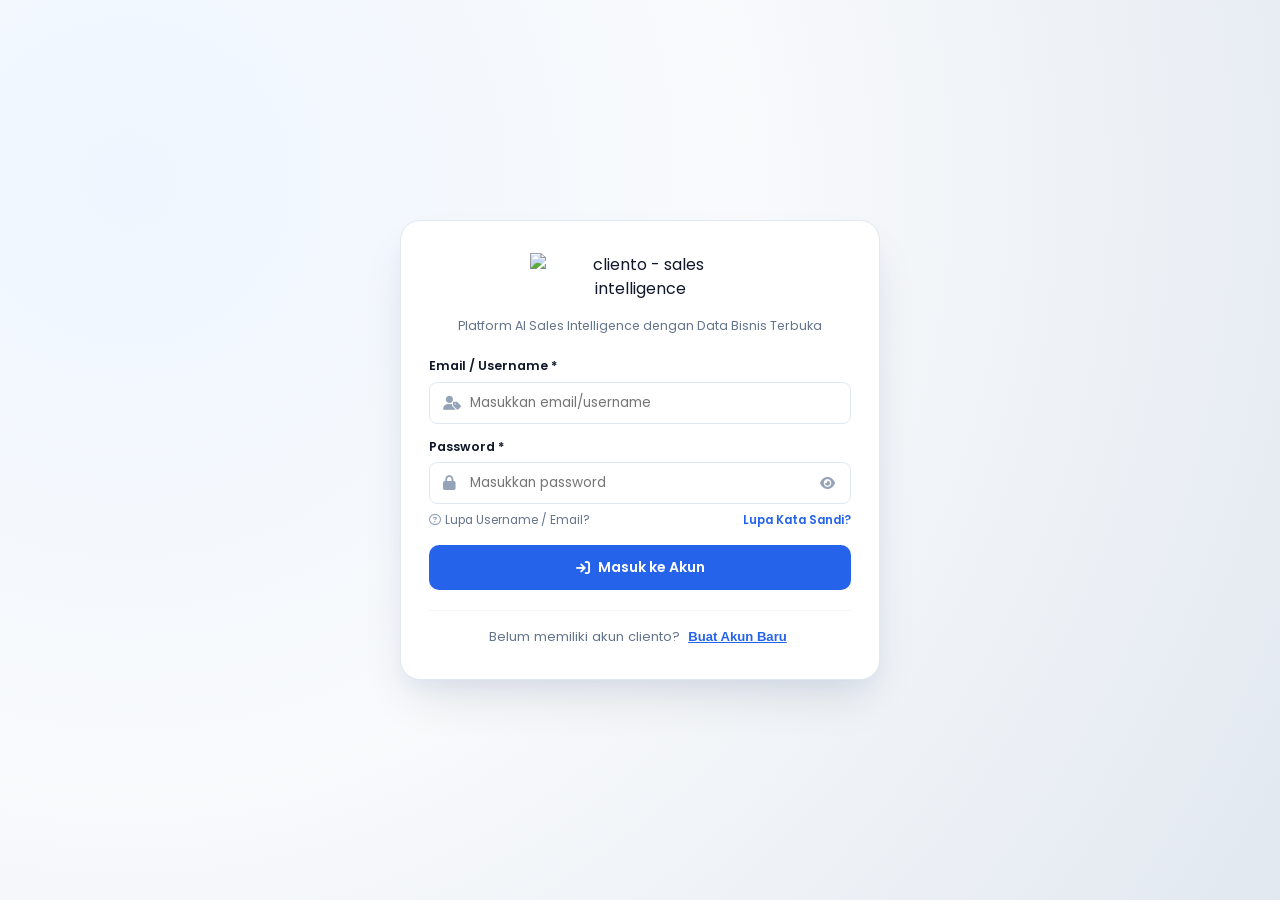
==== index.html @ 706b31b4 "fix(integrity): remove synthetic preview numbers, add live engine status matrix, and harden real Chr" ====
<!DOCTYPE html>
<html lang="id">
<head>
  <meta charset="UTF-8">
  <meta name="viewport" content="width=device-width, initial-scale=1.0, maximum-scale=1.0, user-scalable=no">
  <title>cliento - sales intelligence</title>
  <link rel="icon" type="image/png" href="assets/images/logo-icon.png">
  <link rel="apple-touch-icon" href="assets/images/logo-icon.png">

  <!-- FontAwesome 6 & Google Fonts (Poppins) -->
  <link rel="stylesheet" href="https://cdnjs.cloudflare.com/ajax/libs/font-awesome/6.4.0/css/all.min.css">
  <link rel="preconnect" href="https://fonts.googleapis.com">
  <link rel="preconnect" href="https://fonts.gstatic.com" crossorigin>
  <link href="https://fonts.googleapis.com/css2?family=Poppins:wght@300;400;500;600;700;800&display=swap" rel="stylesheet">

  <!-- Leaflet Map CSS -->
  <link rel="stylesheet" href="https://unpkg.com/leaflet@1.9.4/dist/leaflet.css" />

  <!-- Chart.js for Professional Sales & Marketing Analytics -->
  <script src="https://cdn.jsdelivr.net/npm/chart.js"></script>

  <!-- SheetJS for Instant Excel Export -->
  <script src="https://cdn.sheetjs.com/xlsx-0.20.1/package/dist/xlsx.full.min.js"></script>

  <!-- App Custom Stylesheet -->
  <link rel="stylesheet" href="assets/css/style.css?v=20261125_v40">
</head>
<body>

  <!-- ==============================================================
       STRICT AUTHENTICATION GATE (WAJIB LOGIN SEBELUM MASUK DASHBOARD)
       PORTAL ADMIN & USER TERPISAH (Hanya User yang bisa Buat Akun, Lupa PW & Email)
       ============================================================== -->
  <div id="auth-gate-container">
    <div class="auth-gate-card">
      
      <!-- Brand Logo & Header -->
      <div class="auth-gate-header">
        <img src="assets/images/logo-horizontal.png" alt="cliento - sales intelligence" class="auth-gate-logo">
        <p class="auth-gate-tagline">
          Platform AI Sales Intelligence dengan Data Bisnis Terbuka
        </p>
      </div>

      <!-- PANE 1: USER LOGIN -->
      <div id="gate-pane-user-login" class="gate-pane">
        <form id="gate-form-user-login">
          <div class="form-group" style="margin-bottom: 14px;">
            <label class="form-label" style="font-size: 0.78rem; font-weight: 600;">Email / Username *</label>
            <div style="position: relative;">
              <i class="fa-solid fa-user-tag" style="position: absolute; left: 14px; top: 50%; transform: translateY(-50%); color: #94a3b8; font-size: 0.9rem;"></i>
              <input type="text" id="gate-user-login-account" class="form-input" placeholder="Masukkan email/username" style="padding-left: 40px; font-size: 0.85rem; height: 42px;" required autocomplete="username">
            </div>
          </div>

          <div class="form-group" style="margin-bottom: 16px;">
            <label class="form-label" style="font-size: 0.78rem; font-weight: 600; margin-bottom: 5px;">Password *</label>
            <div style="position: relative;">
              <i class="fa-solid fa-lock" style="position: absolute; left: 14px; top: 50%; transform: translateY(-50%); color: #94a3b8; font-size: 0.9rem;"></i>
              <input type="password" id="gate-user-login-password" class="form-input" placeholder="Masukkan password" style="padding-left: 40px; padding-right: 40px; font-size: 0.85rem; height: 42px;" required autocomplete="current-password">
              <button type="button" class="btn-toggle-password" data-target="gate-user-login-password" style="position: absolute; right: 12px; top: 50%; transform: translateY(-50%); background: none; border: none; color: #94a3b8; cursor: pointer; padding: 4px;">
                <i class="fa-solid fa-eye"></i>
              </button>
            </div>
            
            <!-- Posisi Lupa Username/Email dan Lupa Kata Sandi di Bawah Kolom Kata Sandi -->
            <div style="display: flex; justify-content: space-between; align-items: center; margin-top: 8px; font-size: 0.74rem;">
              <a href="#" id="gate-link-to-forgot-email" style="color: #64748b; text-decoration: none; display: inline-flex; align-items: center; gap: 4px;">
                <i class="fa-regular fa-circle-question" style="color: #94a3b8;"></i> Lupa Username / Email?
              </a>
              <a href="#" id="gate-link-to-forgot-pwd" style="color: #2563eb; text-decoration: none; font-weight: 600;">
                Lupa Kata Sandi?
              </a>
            </div>
          </div>

          <button type="submit" class="btn btn-primary btn-block" id="gate-btn-submit-user-login" style="padding: 11px; font-size: 0.88rem; font-weight: 600; border-radius: 10px;">
            <i class="fa-solid fa-arrow-right-to-bracket"></i> Masuk ke Akun
          </button>
        </form>

        <!-- Penempatan Tombol Buat Akun Baru di Bagian Bawah -->
        <div style="text-align: center; margin-top: 20px; padding-top: 16px; border-top: 1px solid #f1f5f9; font-size: 0.82rem; color: #64748b;">
          Belum memiliki akun cliento?
          <button type="button" id="gate-btn-to-register" style="background: none; border: none; color: #2563eb; font-weight: 700; cursor: pointer; padding: 0 4px; font-size: 0.82rem; text-decoration: underline;">
            Buat Akun Baru
          </button>
        </div>
      </div>

      <!-- PANE 3: REGISTER (HANYA UNTUK USER) -->
      <div id="gate-pane-register" class="gate-pane" style="display: none;">
        <a href="#" class="auth-back-link" id="gate-btn-back-from-register">
          <i class="fa-solid fa-arrow-left"></i> Kembali ke Halaman Masuk
        </a>

        <div style="text-align: center; margin-bottom: 14px;">
          <h3 class="auth-pane-title" style="font-size: 1.05rem;">Daftar Akun User Baru</h3>
          <p class="auth-pane-desc" style="margin-bottom: 0;">Mulai kelola prospek bisnis Anda dengan AI Sales Intelligence</p>
        </div>

        <form id="gate-form-register">
          <div class="form-group" style="margin-bottom: 12px;">
            <label class="form-label" style="font-size: 0.78rem; font-weight: 600;">Nama Lengkap / Nama Bisnis *</label>
            <div style="position: relative;">
              <i class="fa-solid fa-user" style="position: absolute; left: 14px; top: 50%; transform: translateY(-50%); color: #94a3b8; font-size: 0.9rem;"></i>
              <input type="text" id="gate-reg-name" class="form-input" placeholder="contoh: Hendra Setiawan" style="padding-left: 40px; font-size: 0.85rem; height: 42px;" required>
            </div>
          </div>

          <div class="form-group" style="margin-bottom: 12px;">
            <label class="form-label" style="font-size: 0.78rem; font-weight: 600;">Username Akun *</label>
            <div style="position: relative;">
              <i class="fa-solid fa-at" style="position: absolute; left: 14px; top: 50%; transform: translateY(-50%); color: #94a3b8; font-size: 0.9rem;"></i>
              <input type="text" id="gate-reg-username" class="form-input" placeholder="contoh: hendra_setiawan" style="padding-left: 40px; font-size: 0.85rem; height: 42px;" required autocomplete="username" pattern="[a-zA-Z0-9_]{3,30}" title="Hanya huruf, angka, dan garis bawah (_) 3-30 karakter">
            </div>
            <div style="font-size: 0.68rem; color: #64748b; margin-top: 4px;">Dapat digunakan untuk masuk (login) ke akun Anda.</div>
          </div>

          <div class="form-group" style="margin-bottom: 12px;">
            <label class="form-label" style="font-size: 0.78rem; font-weight: 600;">Alamat Email Aktif *</label>
            <div style="position: relative;">
              <i class="fa-solid fa-envelope" style="position: absolute; left: 14px; top: 50%; transform: translateY(-50%); color: #94a3b8; font-size: 0.9rem;"></i>
              <input type="email" id="gate-reg-email" class="form-input" placeholder="Masukkan alamat email aktif" style="padding-left: 40px; font-size: 0.85rem; height: 42px;" required autocomplete="email">
            </div>
            <div style="font-size: 0.68rem; color: #2563eb; margin-top: 4px; font-weight: 500;">
              <i class="fa-solid fa-circle-info"></i> Wajib diisi untuk pengiriman kode OTP verifikasi & pemulihan jika Anda lupa username atau kata sandi.
            </div>
          </div>

          <div class="form-group" style="margin-bottom: 12px;">
            <label class="form-label" style="font-size: 0.78rem; font-weight: 600;">No. WhatsApp (Opsional)</label>
            <div style="position: relative;">
              <i class="fa-brands fa-whatsapp" style="position: absolute; left: 14px; top: 50%; transform: translateY(-50%); color: #94a3b8; font-size: 0.9rem;"></i>
              <input type="text" id="gate-reg-phone" class="form-input" placeholder="081234567890 (bisa untuk bantuan pencarian akun)" style="padding-left: 40px; font-size: 0.85rem; height: 42px;">
            </div>
          </div>

          <div class="form-group" style="margin-bottom: 16px;">
            <label class="form-label" style="font-size: 0.78rem; font-weight: 600;">Kata Sandi Baru *</label>
            <div style="position: relative;">
              <i class="fa-solid fa-lock" style="position: absolute; left: 14px; top: 50%; transform: translateY(-50%); color: #94a3b8; font-size: 0.9rem;"></i>
              <input type="password" id="gate-reg-password" class="form-input" placeholder="Minimal 6 karakter..." style="padding-left: 40px; padding-right: 40px; font-size: 0.85rem; height: 42px;" required autocomplete="new-password">
              <button type="button" class="btn-toggle-password" data-target="gate-reg-password" style="position: absolute; right: 12px; top: 50%; transform: translateY(-50%); background: none; border: none; color: #94a3b8; cursor: pointer; padding: 4px;">
                <i class="fa-solid fa-eye"></i>
              </button>
            </div>
          </div>

          <button type="submit" class="btn btn-primary btn-block" id="gate-btn-submit-register" style="padding: 11px; font-size: 0.88rem; font-weight: 600; border-radius: 10px;">
            <i class="fa-solid fa-paper-plane"></i> Daftar Akun User & Dapatkan OTP
          </button>
        </form>

        <div style="text-align: center; margin-top: 14px; font-size: 0.78rem; color: #64748b;">
          Sudah memiliki akun terdaftar? 
          <a href="#" id="gate-link-to-login" style="color: #2563eb; font-weight: 600; text-decoration: none;">Masuk di sini</a>
        </div>
      </div>

      <!-- PANE 4: OTP VERIFICATION (REGISTER USER) -->
      <div id="gate-pane-otp" class="gate-pane" style="display: none;">
        <a href="#" class="auth-back-link" id="gate-btn-back-from-otp">
          <i class="fa-solid fa-arrow-left"></i> Kembali / Ganti Email
        </a>

        <div style="text-align: center; margin-bottom: 18px;">
          <div style="width: 54px; height: 54px; border-radius: 50%; background: #eff6ff; color: #2563eb; display: inline-flex; align-items: center; justify-content: center; font-size: 1.5rem; margin-bottom: 10px;">
            <i class="fa-solid fa-envelope-open-text"></i>
          </div>
          <h3 class="auth-pane-title">Verifikasi Email Anda</h3>
          <p class="auth-pane-desc" style="margin-bottom: 0;">
            Kami telah mengirimkan 6 digit kode OTP ke <br><strong id="gate-otp-target-email" style="color: #0f172a;">email@anda.com</strong>
          </p>
        </div>

        <!-- Dev Helper Banner (One-click fill) -->
        <div id="gate-otp-preview-banner" style="display: none; background: #fefce8; border: 1px dashed #facc15; border-radius: 10px; padding: 10px 12px; margin-bottom: 14px; font-size: 0.76rem; color: #854d0e; cursor: pointer; text-align: center;">
          <i class="fa-solid fa-lightbulb" style="color: #eab308;"></i> <strong>Uji Coba:</strong> Klik untuk otomatis isi OTP: <strong id="gate-otp-preview-code" style="letter-spacing: 2px; font-size: 0.95rem; font-family: monospace; color: #1e3a8a;"></strong>
        </div>

        <form id="gate-form-otp">
          <div class="form-group" style="margin-bottom: 18px;">
            <label class="form-label" style="font-size: 0.78rem; font-weight: 600; text-align: center; display: block;">Masukkan 6 Digit Kode OTP</label>
            <input type="text" id="gate-otp-code-input" class="form-input text-center" maxlength="6" placeholder="• • • • • •" 
                   style="font-size: 1.4rem; letter-spacing: 10px; font-weight: 800; font-family: monospace; color: #1e3a8a; height: 50px; border-radius: 12px;" required>
          </div>

          <button type="submit" class="btn btn-primary btn-block" id="gate-btn-submit-otp" style="padding: 11px; font-size: 0.88rem; font-weight: 600; border-radius: 10px; margin-bottom: 14px;">
            <i class="fa-solid fa-shield-check"></i> Verifikasi & Masuk ke Dashboard
          </button>
        </form>

        <div style="text-align: center; font-size: 0.76rem; color: #64748b;">
          Belum menerima email kode? 
          <button type="button" id="gate-btn-resend-otp" style="background: none; border: none; color: #2563eb; font-weight: 600; cursor: pointer; padding: 0; font-size: 0.76rem;">
            Kirim Ulang <span id="gate-otp-countdown-timer"></span>
          </button>
        </div>
      </div>

      <!-- PANE 5: FORGOT PASSWORD (HANYA UNTUK USER) -->
      <div id="gate-pane-forgot" class="gate-pane" style="display: none;">
        <a href="#" class="auth-back-link" id="gate-btn-back-from-forgot">
          <i class="fa-solid fa-arrow-left"></i> Kembali ke Login User
        </a>

        <div style="text-align: center; margin-bottom: 16px;">
          <div style="width: 52px; height: 52px; border-radius: 50%; background: #fef3c7; color: #d97706; display: inline-flex; align-items: center; justify-content: center; font-size: 1.4rem; margin-bottom: 10px;">
            <i class="fa-solid fa-key"></i>
          </div>
          <h3 class="auth-pane-title">Pemulihan Kata Sandi User</h3>
          <p class="auth-pane-desc" id="gate-forgot-desc">
            Masukkan username atau alamat email akun User Anda. Kode OTP 6 digit akan dikirimkan ke email terdaftar untuk mengatur ulang kata sandi.
          </p>
        </div>

        <!-- STEP 1: REQUEST OTP FOR FORGOT PASSWORD -->
        <form id="gate-form-forgot-request">
          <div class="form-group" style="margin-bottom: 14px;">
            <label class="form-label" style="font-size: 0.78rem; font-weight: 600;">Email / Username Akun User *</label>
            <div style="position: relative;">
              <i class="fa-solid fa-user-tag" style="position: absolute; left: 14px; top: 50%; transform: translateY(-50%); color: #94a3b8; font-size: 0.9rem;"></i>
              <input type="text" id="gate-forgot-email" class="form-input" placeholder="Masukkan email/username" style="padding-left: 40px; font-size: 0.85rem; height: 42px;" required autocomplete="username">
            </div>
            <div style="text-align: right; margin-top: 6px;">
              <a href="#" id="gate-link-from-forgot-to-email" style="font-size: 0.74rem; color: #2563eb; text-decoration: none; font-weight: 500;">
                <i class="fa-regular fa-circle-question"></i> Lupa Username atau Email Anda? Cari di sini
              </a>
            </div>
          </div>

          <button type="submit" class="btn btn-primary btn-block" id="gate-btn-send-forgot-otp" style="padding: 11px; font-size: 0.88rem; font-weight: 600; border-radius: 10px;">
            <i class="fa-solid fa-paper-plane"></i> Kirim Kode OTP Pemulihan
          </button>
        </form>

        <!-- STEP 2: VERIFY OTP & RESET PASSWORD -->
        <form id="gate-form-forgot-reset" style="display: none;">
          <div id="gate-forgot-preview-banner" style="display: none; background: #fefce8; border: 1px dashed #facc15; border-radius: 10px; padding: 10px 12px; margin-bottom: 14px; font-size: 0.76rem; color: #854d0e; cursor: pointer; text-align: center;">
            <i class="fa-solid fa-lightbulb" style="color: #eab308;"></i> <strong>Uji Coba:</strong> Klik untuk isi OTP: <strong id="gate-forgot-preview-code" style="letter-spacing: 2px; font-size: 0.95rem; font-family: monospace; color: #1e3a8a;"></strong>
          </div>

          <div class="form-group" style="margin-bottom: 14px;">
            <label class="form-label" style="font-size: 0.78rem; font-weight: 600; text-align: center; display: block;">Masukkan 6 Digit Kode OTP dari Email</label>
            <input type="text" id="gate-forgot-otp-input" class="form-input text-center" maxlength="6" placeholder="• • • • • •" 
                   style="font-size: 1.4rem; letter-spacing: 10px; font-weight: 800; font-family: monospace; color: #1e3a8a; height: 48px; border-radius: 10px;" required>
          </div>

          <div class="form-group" style="margin-bottom: 12px;">
            <label class="form-label" style="font-size: 0.78rem; font-weight: 600;">Kata Sandi Baru *</label>
            <div style="position: relative;">
              <i class="fa-solid fa-lock" style="position: absolute; left: 14px; top: 50%; transform: translateY(-50%); color: #94a3b8; font-size: 0.9rem;"></i>
              <input type="password" id="gate-forgot-new-pwd" class="form-input" placeholder="Minimal 6 karakter..." style="padding-left: 40px; padding-right: 40px; font-size: 0.85rem; height: 42px;" required autocomplete="new-password">
              <button type="button" class="btn-toggle-password" data-target="gate-forgot-new-pwd" style="position: absolute; right: 12px; top: 50%; transform: translateY(-50%); background: none; border: none; color: #94a3b8; cursor: pointer; padding: 4px;">
                <i class="fa-solid fa-eye"></i>
              </button>
            </div>
          </div>

          <div class="form-group" style="margin-bottom: 16px;">
            <label class="form-label" style="font-size: 0.78rem; font-weight: 600;">Ulangi Kata Sandi Baru *</label>
            <div style="position: relative;">
              <i class="fa-solid fa-lock" style="position: absolute; left: 14px; top: 50%; transform: translateY(-50%); color: #94a3b8; font-size: 0.9rem;"></i>
              <input type="password" id="gate-forgot-confirm-pwd" class="form-input" placeholder="Konfirmasi kata sandi..." style="padding-left: 40px; padding-right: 40px; font-size: 0.85rem; height: 42px;" required autocomplete="new-password">
              <button type="button" class="btn-toggle-password" data-target="gate-forgot-confirm-pwd" style="position: absolute; right: 12px; top: 50%; transform: translateY(-50%); background: none; border: none; color: #94a3b8; cursor: pointer; padding: 4px;">
                <i class="fa-solid fa-eye"></i>
              </button>
            </div>
          </div>

          <button type="submit" class="btn btn-primary btn-block" id="gate-btn-submit-reset" style="padding: 11px; font-size: 0.88rem; font-weight: 600; border-radius: 10px; margin-bottom: 12px;">
            <i class="fa-solid fa-key"></i> Simpan Kata Sandi Baru & Masuk
          </button>

          <div style="text-align: center; font-size: 0.76rem; color: #64748b;">
            Belum terima kode? 
            <button type="button" id="gate-btn-resend-forgot-otp" style="background: none; border: none; color: #2563eb; font-weight: 600; cursor: pointer; padding: 0; font-size: 0.76rem;">
              Kirim Ulang Kode OTP
            </button>
          </div>
        </form>
      </div>

      <!-- PANE 6: LUPA EMAIL (HANYA UNTUK USER) -->
      <div id="gate-pane-forgot-email" class="gate-pane" style="display: none;">
        <a href="#" class="auth-back-link" id="gate-btn-back-from-forgot-email">
          <i class="fa-solid fa-arrow-left"></i> Kembali ke Login User
        </a>

        <div style="text-align: center; margin-bottom: 16px;">
          <div style="width: 52px; height: 52px; border-radius: 50%; background: #eff6ff; color: #2563eb; display: inline-flex; align-items: center; justify-content: center; font-size: 1.4rem; margin-bottom: 10px;">
            <i class="fa-solid fa-magnifying-glass"></i>
          </div>
          <h3 class="auth-pane-title">Pencarian Username & Email Akun</h3>
          <p class="auth-pane-desc" style="margin-bottom: 0;">
            Lupa username atau email akun Anda? Masukkan nomor WhatsApp atau nama lengkap akun User terdaftar.
          </p>
        </div>

        <form id="gate-form-forgot-email">
          <div class="form-group" style="margin-bottom: 14px;">
            <label class="form-label" style="font-size: 0.78rem; font-weight: 600;">No. WhatsApp atau Nama Lengkap *</label>
            <div style="position: relative;">
              <i class="fa-brands fa-whatsapp" style="position: absolute; left: 14px; top: 50%; transform: translateY(-50%); color: #94a3b8; font-size: 0.9rem;"></i>
              <input type="text" id="gate-forgot-email-query" class="form-input" placeholder="Masukkan no. WhatsApp atau nama lengkap" style="padding-left: 40px; font-size: 0.85rem; height: 42px;" required>
            </div>
            <div style="font-size: 0.68rem; color: #64748b; margin-top: 4px;">Pencarian akun khusus pengguna/customer terdaftar.</div>
          </div>

          <button type="submit" class="btn btn-primary btn-block" id="gate-btn-submit-forgot-email" style="padding: 11px; font-size: 0.88rem; font-weight: 600; border-radius: 10px;">
            <i class="fa-solid fa-search"></i> Cari Akun Saya
          </button>
        </form>

        <!-- Container Hasil Pencarian Email -->
        <div id="gate-forgot-email-result" style="display: none; margin-top: 16px;">
          <!-- Dynamically populated -->
        </div>
      </div>

    </div>
  </div>

  <!-- Top Application Header with Centered Menu -->
  <header class="app-header">
    <!-- Brand Logo (Left) -->
    <a href="#" class="brand-container" onclick="if(window.App) window.App.switchPage('dashboard'); return false;" title="cliento - sales intelligence">
      <img src="assets/images/logo-horizontal.png" alt="cliento - sales intelligence" class="brand-logo-img">
    </a>

    <!-- Centered Desktop Navigation (Middle) -->
    <div class="desktop-nav-wrapper">
      <nav class="desktop-nav">
        <a class="nav-link active" data-page="dashboard">
          <i class="fa-solid fa-chart-pie"></i> Dashboard
        </a>
        <a class="nav-link" data-page="scraper">
          <i class="fa-solid fa-map-location-dot"></i> Scraping Client
        </a>
        <a class="nav-link" data-page="data-manager">
          <i class="fa-solid fa-folder-tree"></i> Kelola Data Scraping
        </a>
        <a class="nav-link" data-page="templates">
          <i class="fa-solid fa-message"></i> Template Pesan
        </a>
        <a class="nav-link" data-page="archives">
          <i class="fa-solid fa-bookmark"></i> Koleksi Arsip
        </a>

        <a class="nav-link nav-admin-only" data-page="customers" style="display:none;">
          <i class="fa-solid fa-users"></i> Database Customer
        </a>
      </nav>
    </div>

    <!-- Header Right: Status Indicator & User Auth Widget (Right) -->
    <div class="header-right-actions">
      <div class="header-status-badge hidden-mobile">
        <span class="status-dot"></span>
        <span>AI Sales Mode Aktif</span>
      </div>
      <div id="auth-header-container">
        <!-- Injected dynamically by Auth.renderHeader() -->
      </div>
    </div>
  </header>

  <!-- Main Container -->
  <main class="app-container">

    <!-- ==============================================================
         1. MENU DASHBOARD (Analisis Sales & Marketing)
         ============================================================== -->
    <section id="view-dashboard" class="page-view active">
      <!-- Metric Stats -->
      <div class="stats-grid">
        <div class="stat-box">
          <div class="stat-header">
            <span class="stat-label">Total Leads Terdeteksi</span>
            <div class="stat-icon"><i class="fa-solid fa-layer-group"></i></div>
          </div>
          <div class="stat-value" id="stat-total-scraped">145</div>
          <div class="stat-hint">+24% dari minggu lalu</div>
        </div>

        <div class="stat-box">
          <div class="stat-header">
            <span class="stat-label">Prospek Terkualifikasi</span>
            <div class="stat-icon"><i class="fa-solid fa-check"></i></div>
          </div>
          <div class="stat-value" id="stat-total-prospects">28</div>
          <div class="stat-hint">Diverifikasi & prospektif</div>
        </div>

        <div class="stat-box">
          <div class="stat-header">
            <span class="stat-label">Koleksi Tersimpan</span>
            <div class="stat-icon"><i class="fa-solid fa-box-archive"></i></div>
          </div>
          <div class="stat-value" id="stat-total-archives">3</div>
          <div class="stat-hint">Koleksi Arsip & Folder</div>
        </div>

        <div class="stat-box">
          <div class="stat-header">
            <span class="stat-label">WhatsApp Terhubung</span>
            <div class="stat-icon"><i class="fa-brands fa-whatsapp"></i></div>
          </div>
          <div class="stat-value" id="stat-total-connected">42</div>
          <div class="stat-hint">Pesan terkirim via sales flow</div>
        </div>
      </div>

      <!-- Professional Charts Grid (Chart.js) -->
      <div class="charts-grid">
        <!-- Sales Pipeline Line Area Chart -->
        <div class="chart-card">
          <div class="chart-header">
            <div class="chart-title">
              <i class="fa-solid fa-chart-line" style="color:#2563eb;"></i> Tren Performa Pipeline & Konversi Sales
            </div>
            <span class="badge badge-blue">7 Hari Terakhir</span>
          </div>
          <div class="chart-canvas-container">
            <canvas id="chart-sales-funnel"></canvas>
          </div>
        </div>

        <!-- Category Distribution Donut Chart -->
        <div class="chart-card">
          <div class="chart-header">
            <div class="chart-title">
              <i class="fa-solid fa-chart-pie" style="color:#10b981;"></i> Sebaran Industri Klien
            </div>
          </div>
          <div class="chart-canvas-container">
            <canvas id="chart-category-donut"></canvas>
          </div>
        </div>
      </div>
    </section>

    <!-- ==============================================================
         2. MENU SCRAPING CLIENT (Panel 2-Kolom Terpadu)
         ============================================================== -->
    <section id="view-scraper" class="page-view">
      
      <!-- SUB-VIEW 1: Setup & Mutually Exclusive Scoping -->
      <div id="scraper-setup-view">

        <!-- Petunjuk Singkat (Collapsible / Rapi) -->
        <details style="margin-bottom: 14px; background: #ffffff; border: 1px solid #e2e8f0; border-radius: 10px; padding: 8px 14px; box-shadow: 0 1px 3px rgba(0,0,0,0.02);">
          <summary style="font-size: 0.76rem; font-weight: 700; color: #1e293b; cursor: pointer; display: flex; align-items: center; justify-content: space-between; user-select: none;">
            <span style="display: flex; align-items: center; gap: 8px;">
              <i class="fa-solid fa-circle-question" style="color: #2563eb;"></i>
              <span>Alur 1 Klik: 1. Target Bisnis ➔ 2. Wilayah ➔ 3. Klik Mulai (Maps + Sosmed WA Jalan Bareng)</span>
            </span>
            <span style="font-size: 0.68rem; color: #2563eb; font-weight: 600;">Lihat Panduan <i class="fa-solid fa-chevron-down" style="font-size: 0.62rem;"></i></span>
          </summary>
          <div style="display: grid; grid-template-columns: repeat(auto-fit, minmax(200px, 1fr)); gap: 10px; margin-top: 10px; padding-top: 10px; border-top: 1px solid #f1f5f9;">
            <div style="font-size: 0.72rem; color: #475569;">
              <strong style="color: #0f172a; display: block; margin-bottom: 2px;">1. Mau Cari Bisnis Apa?</strong>
              Pilih kategori usaha atau langsung ketik kata kunci bebas (misal: kopi susu, bengkel, klinik) dalam satu kotak.
            </div>
            <div style="font-size: 0.72rem; color: #475569;">
              <strong style="color: #0f172a; display: block; margin-bottom: 2px;">2. Di Wilayah Mana?</strong>
              Tentukan Provinsi &amp; Kab/Kota (opsional: Kecamatan &amp; Kelurahan) atau klik titik pin radius langsung pada peta di kanan.
            </div>
            <div style="font-size: 0.72rem; color: #475569;">
              <strong style="color: #0f172a; display: block; margin-bottom: 2px;">3. Ekstraksi 1 Tombol</strong>
              Klik satu tombol utama. Sistem otomatis menjalankan jalur Google Maps dan pemburu WA Sosmed secara bersamaan, lalu dipisah rapi di tabel hasil.
            </div>
          </div>
        </details>

        <div class="scraper-split-container">
          
          <!-- LEFT PANEL: Controls & Form -->
          <div class="scraper-left-panel">
            <div class="d-flex justify-between align-center" style="margin-bottom: 12px;">
              <div class="card-title" style="font-size: 0.92rem;">
                <i class="fa-solid fa-sliders" style="color: #2563eb;"></i> Pengaturan Ekstraksi Leads
              </div>
              <button class="btn btn-outline btn-sm" id="btn-show-history" style="font-size: 0.72rem; padding: 4px 8px;">
                <i class="fa-solid fa-clock-rotate-left"></i> Riwayat
              </button>
            </div>

            <!-- LANGKAH 1: TARGET USAHA DULU (KATEGORI & KEYWORD TERPADU, TANPA (0)) -->
            <div style="margin-bottom: 14px;">
              <div style="display: flex; align-items: center; justify-content: space-between; margin-bottom: 6px;">
                <div style="font-size: 0.68rem; font-weight: 700; color: #2563eb; text-transform: uppercase; letter-spacing: 0.5px;">
                  Langkah 1 · Mau Cari Bisnis Apa?
                </div>
                <div class="target-mode-toggle" style="display: none;">
                  <button type="button" class="target-toggle-btn active" id="btn-toggle-preset">Pilih Kategori</button>
                  <button type="button" class="target-toggle-btn" id="btn-toggle-keyword">Cari Keyword</button>
                </div>
              </div>

              <div id="target-preset-box" style="display: block; background: #ffffff; border: 1px solid #e2e8f0; border-radius: 8px; padding: 10px;">
                <div style="display: grid; grid-template-columns: 1fr 1fr; gap: 6px; margin-bottom: 8px;">
                  <div>
                    <label style="font-size: 0.64rem; font-weight: 700; color: #334155; margin-bottom: 2px; display: block;">
                      Bidang Utama:
                    </label>
                    <select id="target-sector-select" class="form-select" style="font-size: 0.74rem; font-weight: 600; background: #ffffff; padding: 5px 8px;">
                      <option value="semua_bidang" selected>Semua Bidang Usaha</option>
                      <option value="perusahaan">Perusahaan, Korporasi & Industri (PT / CV)</option>
                      <option value="konstruksi">Konstruksi, Arsitektur & Properti</option>
                      <option value="jasa">Jasa Bisnis, Legal & Profesional</option>
                      <option value="it">Teknologi, IT & Telekomunikasi</option>
                      <option value="pendidikan">Pendidikan & Edukasi</option>
                      <option value="kesehatan">Kesehatan, Medis & Farmasi</option>
                      <option value="pemerintah">Instansi Pemerintah & Layanan Publik</option>
                      <option value="kuliner">Kuliner, Makanan & Minuman</option>
                      <option value="retail">Perdagangan, Retail & Toko</option>
                      <option value="otomotif">Otomotif & Transportasi</option>
                      <option value="akomodasi">Akomodasi, Pariwisata & Hiburan</option>
                      <option value="kecantikan">Kecantikan, Kebugaran & Relaksasi</option>
                      <option value="keuangan">Lembaga Keuangan & Asuransi</option>
                      <option value="pertanian">Pertanian, Peternakan & Agribisnis</option>
                      <option value="ibadah">Tempat Ibadah & Yayasan Sosial</option>
                      <option value="lainnya">Bidang Lainnya & Usaha Umum</option>
                    </select>
                  </div>
                  <div>
                    <label style="font-size: 0.64rem; font-weight: 700; color: #334155; margin-bottom: 2px; display: block;">
                      Jenis Spesifik:
                    </label>
                    <select id="target-category-select" class="form-select" style="font-size: 0.74rem; padding: 5px 8px;">
                      <option value="all" selected>Semua Jenis Bisnis</option>
                      <option value="semua_perusahaan">Semua Kantor Perusahaan & PT/CV</option>
                      <option value="kantor_pt">Kantor PT (Perseroan Terbatas)</option>
                      <option value="kantor_cv">Kantor CV (Persekutuan Komanditer)</option>
                      <option value="pabrik_manufaktur">Pabrik, Manufaktur & Industri</option>
                      <option value="distributor_supplier">Distributor, Supplier & Agen Grosir</option>
                      <option value="pergudangan_logistik">Pergudangan (Warehouse) & Depo</option>
                      <option value="holding_corporate">Kantor Pusat / Holding Corporate</option>
                    </select>
                  </div>
                </div>

                <!-- Kata Kunci Langsung (Selalu Terlihat & Opsional) -->
                <div id="target-keyword-box" style="display: block; border-top: 1px dashed #e2e8f0; padding-top: 8px;">
                  <label for="target-keyword-input" style="font-size: 0.64rem; font-weight: 700; color: #334155; margin-bottom: 3px; display: flex; justify-content: space-between; align-items: center;">
                    <span>Atau Ketik Kata Kunci Spesifik (Opsional):</span>
                    <span style="font-weight: 500; color: #94a3b8;">Kosongkan jika pakai kategori</span>
                  </label>
                  <div style="display: flex; gap: 6px;">
                    <input type="text" id="target-keyword-input" class="form-input" 
                           placeholder="Misal: cafe, laundry, klinik gigi, bengkel..." value="" style="font-size: 0.74rem; padding: 5px 8px;">
                    <button type="button" class="btn btn-outline btn-sm" id="btn-trigger-search" title="Terapkan Kata Kunci" style="padding: 4px 10px;">
                      <i class="fa-solid fa-magnifying-glass"></i>
                    </button>
                  </div>
                </div>
              </div>
            </div>

            <!-- LANGKAH 2: PILIH WILAYAH TARGET -->
            <div style="margin-bottom: 14px;">
              <div style="font-size: 0.68rem; font-weight: 700; color: #2563eb; text-transform: uppercase; letter-spacing: 0.5px; margin-bottom: 6px;">
                Langkah 2 · Di Wilayah Mana?
              </div>
              
              <!-- Zone Mode Tabs -->
              <div class="zone-mode-tabs" style="display: grid; grid-template-columns: 1fr 1fr; gap: 4px; background: #f8fafc; border: 1px solid #e2e8f0; padding: 3px; border-radius: 8px; margin-bottom: 8px;">
                <button type="button" class="zone-mode-btn active" id="btn-mode-boundary" style="padding: 6px; font-size: 0.72rem; font-weight: 600; border-radius: 6px; border: 1px solid #e2e8f0; cursor: pointer; transition: all 0.2s; background: #0f172a; color: #ffffff;">
                  <i class="fa-solid fa-map"></i> Pilih Daerah
                </button>
                <button type="button" class="zone-mode-btn" id="btn-mode-radius" style="padding: 6px; font-size: 0.72rem; font-weight: 600; border-radius: 6px; border: none; cursor: pointer; transition: all 0.2s; background: transparent; color: #475569;">
                  <i class="fa-solid fa-crosshairs"></i> Pin Peta &amp; Radius
                </button>
              </div>

              <!-- Container A: Wilayah Administratif -->
              <div id="zone-boundary-container" style="background: #ffffff; border: 1px solid #e2e8f0; border-radius: 8px; padding: 10px;">
                <div style="display: flex; align-items: center; justify-content: space-between; margin-bottom: 6px; gap: 6px;">
                  <span style="font-size: 0.68rem; font-weight: 600; color: #334155;">Batas Daerah:</span>
                  <span id="badge-garis-merah" class="badge" style="background:#fef2f2; border: 1px solid #f87171; color:#dc2626; font-size: 0.62rem; font-weight:700; cursor:pointer; max-width: 74%; white-space: nowrap; overflow: hidden; text-overflow: ellipsis;" title="Klik untuk memusatkan peta ke garis batas">
                    Batas Garis Merah
                  </span>
                </div>

                <div style="display: grid; grid-template-columns: 1fr 1fr; gap: 6px; margin-bottom: 6px;">
                  <div>
                    <label style="font-size: 0.64rem; color: #475569; font-weight: 600; display:block; margin-bottom: 2px;">Provinsi</label>
                    <select id="filter-provinsi" class="form-select" style="font-size: 0.74rem; padding: 5px 8px;"></select>
                  </div>
                  <div>
                    <label style="font-size: 0.64rem; color: #475569; font-weight: 600; display:block; margin-bottom: 2px;">Kab / Kota</label>
                    <select id="filter-kabupaten" class="form-select" style="font-size: 0.74rem; padding: 5px 8px;"></select>
                  </div>
                </div>

                <div style="display: grid; grid-template-columns: 1fr 1fr; gap: 6px;">
                  <div>
                    <label style="font-size: 0.64rem; color: #64748b; display:block; margin-bottom: 2px;">Kecamatan (Opsional)</label>
                    <select id="filter-kecamatan" class="form-select" style="font-size: 0.74rem; padding: 5px 8px;"></select>
                  </div>
                  <div>
                    <label style="font-size: 0.64rem; color: #64748b; display:block; margin-bottom: 2px;">Kelurahan (Opsional)</label>
                    <select id="filter-kelurahan" class="form-select" style="font-size: 0.74rem; padding: 5px 8px;"></select>
                  </div>
                </div>
              </div>

              <!-- Container B: Radius Peta -->
              <div id="zone-radius-container" style="display: none; background: #ffffff; border: 1px solid #e2e8f0; border-radius: 8px; padding: 10px;">
                <div style="display: flex; align-items: center; justify-content: space-between; margin-bottom: 6px;">
                  <span style="font-size: 0.70rem; font-weight: 600; color: #334155;">Jangkauan Radius Peta:</span>
                  <span id="radius-km-display" style="font-size: 0.70rem; font-weight: 700; color: #2563eb;">3 KM</span>
                </div>
                <div style="font-size: 0.68rem; color: #64748b; margin-bottom: 6px;">
                  Klik pada peta pratinjau di kanan untuk menempatkan pin. Koordinat: <strong id="display-selected-coord" style="color: #0f172a;">-7.4589, 110.2251</strong>
                </div>
                <input type="range" id="unified-radius-slider" min="1" max="25" step="0.5" value="3" style="width: 100%;">
              </div>
            </div>

            <!-- LANGKAH 3: SATU TOMBOL EKSTRAKSI OTOMATIS (MAPS + SOSMED DORKING) -->
            <div style="font-size: 0.68rem; font-weight: 700; color: #2563eb; text-transform: uppercase; letter-spacing: 0.5px; margin-bottom: 6px;">
              Langkah 3 · Ambil Data (1 Klik)
            </div>

            <div class="scraper-engine-box" style="background: #ffffff; border: 1.5px solid #2563eb; border-radius: 12px; padding: 12px; box-shadow: 0 4px 14px rgba(37,99,235,0.08);">
              
              <!-- Target Header Badge -->
              <div style="background: #f8fafc; border: 1px solid #e2e8f0; border-radius: 8px; padding: 8px 10px; margin-bottom: 10px;">
                <div style="font-size: 0.62rem; font-weight: 700; color: #2563eb; text-transform: uppercase; letter-spacing: 0.5px; margin-bottom: 2px;">
                  <i class="fa-solid fa-bullseye"></i> Sasaran Pencarian Aktif:
                </div>
                <div id="summary-active-target" style="font-size: 0.80rem; font-weight: 700; color: #0f172a; line-height: 1.35;">
                  Semua Bidang Usaha di Magelang Utara, Kota Magelang, Jawa Tengah
                </div>
              </div>

              <!-- Live Status Indikator Mesin (Aktif vs Mati secara Jujur) -->
              <div id="engine-diagnostics-strip" style="background: #f8fafc; border: 1px solid #e2e8f0; border-radius: 8px; padding: 7px 9px; margin-bottom: 10px;">
                <div style="display: flex; justify-content: space-between; align-items: center; margin-bottom: 5px;">
                  <span style="font-size: 0.62rem; font-weight: 700; color: #475569; text-transform: uppercase; letter-spacing: 0.4px;">
                    <i class="fa-solid fa-heart-pulse" style="color: #2563eb;"></i> Status Mesin Aktif vs Mati:
                  </span>
                  <button type="button" id="btn-refresh-diagnostics" style="background: none; border: none; color: #2563eb; font-size: 0.62rem; font-weight: 600; cursor: pointer; padding: 0;">Cek Ulang</button>
                </div>
                <div id="engine-diagnostics-badges" style="display: flex; flex-wrap: wrap; gap: 4px; font-size: 0.62rem;">
                  <span style="color: #64748b;">Memeriksa status API, Google Places, Chrome Lokal &amp; DuckDuckGo...</span>
                </div>
              </div>

              <!-- Pengaturan Batas Jumlah Data -->
              <div style="display: flex; align-items: center; justify-content: space-between; margin-bottom: 10px; background: #f8fafc; padding: 6px 10px; border-radius: 8px; border: 1px solid #e2e8f0;">
                <span style="font-size: 0.70rem; font-weight: 600; color: #475569;">Target Jumlah Data:</span>
                <select id="scraper-batch-limit" class="form-select" style="width: auto; font-size: 0.72rem; padding: 4px 8px; font-weight: 600;">
                  <option value="15">15 Data</option>
                  <option value="25" selected>25 Data</option>
                  <option value="50">50 Data</option>
                  <option value="100">100 Data (Maksimal)</option>
                </select>
              </div>

              <!-- SATU TOMBOL UTAMA BESAR & POWERFUL -->
              <button type="button" class="btn btn-primary btn-block" id="btn-main-execute-scrape" style="padding: 12px; font-size: 0.86rem; font-weight: 700; background: linear-gradient(135deg, #2563eb, #1d4ed8); border: none; border-radius: 8px; display: flex; align-items: center; justify-content: center; gap: 8px; width: 100%; color: #ffffff; box-shadow: 0 4px 14px rgba(37, 99, 235, 0.3); cursor: pointer; transition: transform 0.1s;">
                <i class="fa-solid fa-bolt-lightning" style="font-size: 0.95rem; color: #fde047;"></i>
                <span id="main-execute-btn-label">Mulai Cari Leads (Maps + Sosmed WA)</span>
              </button>
              <div style="font-size: 0.65rem; color: #64748b; text-align: center; margin-top: 6px; line-height: 1.35;">
                Hanya mengambil data asli dari Google Maps &amp; Sosmed WA (tanpa data buatan), lalu dipisah ke filter masing-masing.
              </div>

              <!-- Live Status & Progress Box + Matriks Telemetry Mesin -->
              <div id="engine-live-status-box" style="display: none; margin-top: 10px; background: #f8fafc; border: 1px solid #cbd5e1; border-radius: 8px; padding: 10px; font-size: 0.74rem;">
                <div style="display: flex; justify-content: space-between; align-items: center; margin-bottom: 4px;">
                  <strong id="engine-status-title" style="color: #1e293b;">Memproses...</strong>
                  <span id="engine-status-badge" class="badge badge-blue">Running</span>
                </div>
                <div id="engine-status-msg" style="color: #475569; font-size: 0.7rem; line-height: 1.4;">Menginisialisasi mesin...</div>
                <div id="engine-progress-bar-wrap" style="background: #e2e8f0; border-radius: 4px; height: 6px; overflow: hidden; margin-top: 6px; display: none;">
                  <div id="engine-progress-bar" style="height: 100%; background: #059669; width: 0%; transition: width 0.3s;"></div>
                </div>
                <div id="engine-telemetry-matrix" style="margin-top: 8px; display: flex; flex-direction: column; gap: 4px;"></div>
              </div>

              <!-- Opsi Lanjutan Mesin (Tertutup Rapi Agar Tampilan Tetap Simpel) -->
              <details id="advanced-engine-details" style="margin-top: 10px; border-top: 1px solid #e2e8f0; padding-top: 8px;">
                <summary style="font-size: 0.68rem; font-weight: 600; color: #64748b; cursor: pointer; display: flex; align-items: center; justify-content: space-between; user-select: none;">
                  <span><i class="fa-solid fa-gear"></i> Opsi Lanjutan: Pilih Mesin Spesifik / Ekstensi</span>
                  <i class="fa-solid fa-chevron-down" style="font-size: 0.60rem;"></i>
                </summary>

                <div class="engine-selector-grid" style="display: grid; grid-template-columns: 1fr; gap: 5px; margin-top: 8px;">
                  <label class="engine-tile active" id="tile-engine-hybrid" style="display: flex; align-items: center; gap: 8px; padding: 7px 8px; border: 1.5px solid #2563eb; background: #eff6ff; border-radius: 7px; cursor: pointer;">
                    <input type="radio" name="scrape_engine" value="hybrid" checked style="accent-color: #2563eb;">
                    <div>
                      <div style="font-size: 0.72rem; font-weight: 700; color: #1e40af;">⚡ Otomatis Lengkap: Maps + Sosmed WA</div>
                      <div style="font-size: 0.60rem; color: #64748b;">Gabungan 1 klik (Cloud/Lokal + DuckDuckGo WA)</div>
                    </div>
                  </label>

                  <label class="engine-tile" id="tile-engine-cloud" style="display: flex; align-items: center; gap: 8px; padding: 7px 8px; border: 1.5px solid #e2e8f0; background: #ffffff; border-radius: 7px; cursor: pointer;">
                    <input type="radio" name="scrape_engine" value="cloud" style="accent-color: #2563eb;">
                    <div>
                      <div style="font-size: 0.72rem; font-weight: 700; color: #334155;">☁️ Hanya Cloud API Estafet</div>
                      <div style="font-size: 0.60rem; color: #64748b;">Apify ➔ Outscraper ➔ SerpApi ➔ Places</div>
                    </div>
                  </label>

                  <label class="engine-tile" id="tile-engine-local" style="display: flex; align-items: center; gap: 8px; padding: 7px 8px; border: 1.5px solid #e2e8f0; background: #ffffff; border-radius: 7px; cursor: pointer;">
                    <input type="radio" name="scrape_engine" value="local" style="accent-color: #059669;">
                    <div>
                      <div style="font-size: 0.72rem; font-weight: 700; color: #334155;">💻 Hanya Mesin Lokal Laptop</div>
                      <div style="font-size: 0.60rem; color: #64748b;">Chrome Auto-Save + Popup CAPTCHA 45s</div>
                    </div>
                  </label>

                  <label class="engine-tile" id="tile-engine-dorking" style="display: flex; align-items: center; gap: 8px; padding: 7px 8px; border: 1.5px solid #e2e8f0; background: #ffffff; border-radius: 7px; cursor: pointer;">
                    <input type="radio" name="scrape_engine" value="dorking" style="accent-color: #7c3aed;">
                    <div>
                      <div style="font-size: 0.72rem; font-weight: 700; color: #334155;">🎯 Hanya Sosmed WA Hunter</div>
                      <div style="font-size: 0.60rem; color: #64748b;">Nomor WA dari IG / FB / TikTok</div>
                    </div>
                  </label>

                  <label class="engine-tile" id="tile-engine-extension" style="display: flex; align-items: center; gap: 8px; padding: 7px 8px; border: 1.5px solid #e2e8f0; background: #ffffff; border-radius: 7px; cursor: pointer;">
                    <input type="radio" name="scrape_engine" value="extension" style="accent-color: #0f172a;">
                    <div>
                      <div style="font-size: 0.72rem; font-weight: 700; color: #334155;">🌐 Ekstensi Chrome Manual</div>
                      <div style="font-size: 0.60rem; color: #64748b;">Buka tab Google Maps &amp; impor JSON</div>
                    </div>
                  </label>
                </div>

                <!-- Bagian Ekstensi & Impor JSON (Muncul saat pilih Ekstensi) -->
                <div id="extension-manual-box" style="display: none; margin-top: 10px; padding: 10px; background: #f8fafc; border: 1px dashed #cbd5e1; border-radius: 8px;">
                  <div style="display: flex; justify-content: space-between; align-items: center; margin-bottom: 6px;">
                    <span style="font-size: 0.70rem; font-weight: 700; color: #334155;">Alur Ekstensi Google Maps</span>
                    <a href="javascript:void(0)" id="btn-scrape-gmaps-auto" style="font-size: 0.68rem; color: #2563eb; text-decoration: none; font-weight: 600;">
                      <i class="fa-solid fa-arrow-up-right-from-square"></i> Buka Maps
                    </a>
                  </div>
                  <p style="font-size: 0.68rem; color: #64748b; margin-bottom: 8px; line-height: 1.35;">
                    Buka Google Maps, klik <em>Mulai scraping</em> pada ekstensi, unduh rekap JSON, lalu impor file tersebut di bawah ini:
                  </p>
                  <label for="public-source-file" style="font-size: 0.68rem; font-weight: 600; color: #475569; display: block; margin-bottom: 4px;">Pilih File JSON Hasil Ekstensi:</label>
                  <input id="public-source-file" type="file" accept=".json,application/json" style="display: block; width: 100%; font-size: 0.70rem; margin-bottom: 6px;">
                  <button type="button" id="btn-import-public-source" class="btn btn-outline btn-sm btn-block" style="padding: 6px; font-size: 0.72rem; font-weight: 600;" disabled>
                    <i class="fa-solid fa-file-import"></i> Impor &amp; Rekap Data
                  </button>
                  <p id="public-source-status" role="status" style="font-size: 0.66rem; color: #64748b; margin-top: 6px; margin-bottom: 0;"></p>
                </div>
              </details>

              <!-- Hidden compatibility triggers for existing tests and programmatic shortcuts -->
              <button type="button" id="btn-execute-scrape" style="display:none;"></button>
              <button type="button" id="btn-sapu-bersih" style="display:none;"></button>
              <button type="button" id="btn-cloud-waterfall-scrape" style="display:none;"></button>
              <button type="button" id="btn-local-headless-scrape" style="display:none;"></button>
              <button type="button" id="btn-dorking-wa-hunt" style="display:none;"></button>
            </div>

          </div>

          <!-- RIGHT PANEL: Google Maps Interactive Preview -->
          <div class="scraper-right-panel">
            <div class="map-container-unified">
              <div class="map-badge-overlay" id="map-mode-indicator">
                <span class="dot"></span>
                <span id="map-indicator-text">Garis Merah: Cakupan Wilayah Administratif</span>
              </div>
              <div id="map-preview" style="width: 100%; height: 100%;"></div>
            </div>
          </div>

        </div>
      </div>

      <!-- SUB-VIEW 2: Complete Scraped Results Table -->
      <div id="scraped-results-view" style="display: none;">
        <div class="card">
          <div class="card-header" style="flex-wrap: wrap; gap: 8px;">
            <div>
              <div class="card-title" id="scraped-results-title">Hasil Ekstraksi Prospek Bisnis Multi-Kanal</div>
              <p id="scraped-summary" role="status" style="font-size:0.75rem;color:#475569;margin:6px 0;"></p>
              <span class="badge badge-green" id="scraped-count-badge">0 Data Diekstrak</span>
            </div>

            <div style="display: flex; gap: 6px; flex-wrap: wrap;">
              <button class="btn btn-outline btn-sm" id="btn-back-to-search">
                <i class="fa-solid fa-arrow-left"></i> Kembali ke Peta
              </button>
              <button class="btn btn-outline btn-sm btn-show-history-trigger" id="btn-show-history-results">
                <i class="fa-solid fa-clock-rotate-left" style="color: #2563eb;"></i> Riwayat Scraping
              </button>
              <button class="btn btn-outline btn-sm" id="btn-export-excel">
                <i class="fa-solid fa-file-excel" style="color: #16a34a;"></i> Download Excel
              </button>
              <button class="btn btn-primary btn-sm" id="btn-save-to-archive-modal" style="background: #2563eb; color: #fff;">
                <i class="fa-solid fa-folder-plus"></i> Simpan ke Arsip
              </button>
            </div>
          </div>

          <!-- Lead Qualification Quick Filter Pills -->
          <div style="display: flex; gap: 6px; flex-wrap: wrap; margin-bottom: 12px; padding: 0 4px;">
            <button type="button" class="lead-filter-pill active" id="pill-filter-all" data-filter="all">Semua Leads</button>
            <button type="button" class="lead-filter-pill" id="pill-filter-source-maps" data-filter="source_maps"><i class="fa-solid fa-map-location-dot" style="color: #2563eb;"></i> Google Maps</button>
            <button type="button" class="lead-filter-pill" id="pill-filter-source-dorking" data-filter="source_dorking"><i class="fa-brands fa-instagram" style="color: #7c3aed;"></i> Sosmed Dorking</button>
            <button type="button" class="lead-filter-pill" id="pill-filter-has-wa" data-filter="has_wa"><i class="fa-brands fa-whatsapp text-success"></i> Punya WhatsApp</button>
            <button type="button" class="lead-filter-pill" data-filter="low_rating"><i class="fa-solid fa-chart-line text-warning"></i> Rating &lt; 4.2 (Target Jasa Review)</button>
            <button type="button" class="lead-filter-pill" data-filter="high_rating"><i class="fa-solid fa-star text-amber"></i> Rating &ge; 4.5 (Bisnis Mapan)</button>
            <button type="button" class="lead-filter-pill" data-filter="no_web"><i class="fa-solid fa-globe text-secondary"></i> Belum Punya Website</button>
          </div>

          <!-- Scraped Data Table -->
          <div class="table-responsive">
            <table class="table-clean">
              <thead>
                <tr>
                  <th style="width: 30px;">#</th>
                  <th>Nama Tempat</th>
                  <th style="min-width: 180px;">Status &amp; Rincian Data</th>
                  <th>Lokasi / Alamat</th>
                  <th>Nomor HP</th>
                  <th>Medsos / Web</th>
                  <th>Jam Operasional</th>
                  <th>Rating</th>
                  <th style="text-align: right; width: 230px;">Aksi Sales & Outreach</th>
                </tr>
              </thead>
              <tbody id="scraped-table-body"></tbody>
            </table>
          </div>
        </div>
      </div>

      <!-- SUB-VIEW 3: Master Database Explorer -->
      <div id="master-db-results-view" style="display: none;">
        <div class="card">
          <div class="card-header" style="flex-wrap: wrap; gap: 8px;">
            <div>
              <div class="card-title" id="master-db-results-title">Database Wilayah</div>
              <span class="badge badge-blue" id="master-db-results-count">0 data</span>
            </div>
            <div style="display: flex; gap: 6px; flex-wrap: wrap;">
              <button class="btn btn-outline btn-sm" id="btn-back-to-setup-from-db">
                <i class="fa-solid fa-arrow-left"></i> Kembali ke Peta
              </button>
              <button class="btn btn-outline btn-sm" id="btn-export-db-excel">
                <i class="fa-solid fa-file-excel" style="color: #16a34a;"></i> Download Excel
              </button>
              <button class="btn btn-primary btn-sm" id="btn-save-db-to-archive" style="background: #2563eb; color: #fff;">
                <i class="fa-solid fa-folder-plus"></i> Simpan ke Arsip
              </button>
            </div>
          </div>

          <!-- Live Filter Bar -->
          <div style="background: #f8fafc; border: 1px solid #e2e8f0; border-radius: 8px; padding: 12px; margin-bottom: 14px;">
            <div style="display: flex; gap: 8px; margin-bottom: 10px; flex-wrap: wrap;">
              <!-- Keyword Search -->
              <div style="flex: 2; min-width: 200px; position: relative;">
                <i class="fa-solid fa-magnifying-glass" style="position: absolute; left: 10px; top: 50%; transform: translateY(-50%); color: #94a3b8; font-size: 0.8rem;"></i>
                <input type="text" id="db-filter-keyword" class="form-input" 
                       placeholder="Cari nama, alamat, atau jenis usaha..." 
                       style="font-size: 0.8rem; padding: 8px 10px 8px 32px; width: 100%;">
              </div>
              <!-- Subdistrict / Kecamatan Filter -->
              <div style="flex: 1; min-width: 150px;">
                <select id="db-filter-subdistrict" class="form-select" style="font-size: 0.8rem; padding: 8px 10px; width: 100%;">
                  <option value="">Semua Kecamatan</option>
                </select>
              </div>
              <!-- Category Filter -->
              <div style="flex: 1; min-width: 160px;">
                <select id="db-filter-category" class="form-select" style="font-size: 0.8rem; padding: 8px 10px; width: 100%;">
                  <option value="">Semua Kategori</option>
                </select>
              </div>
              <!-- Phone Filter -->
              <div style="display: flex; gap: 4px;">
                <button type="button" class="btn btn-outline btn-sm db-quick-filter active" data-dbfilter="all" style="font-size: 0.72rem; padding: 6px 10px;">Semua</button>
                <button type="button" class="btn btn-outline btn-sm db-quick-filter" data-dbfilter="has_phone" style="font-size: 0.72rem; padding: 6px 10px;">Punya HP</button>
                <button type="button" class="btn btn-outline btn-sm db-quick-filter" data-dbfilter="no_phone" style="font-size: 0.72rem; padding: 6px 10px;">Tanpa HP</button>
              </div>
            </div>
            <!-- Active Filter Summary -->
            <div id="db-filter-summary" style="font-size: 0.72rem; color: #64748b; display: flex; align-items: center; gap: 6px;">
              <i class="fa-solid fa-filter" style="color: #94a3b8;"></i>
              <span id="db-filter-summary-text">Menampilkan semua data</span>
            </div>
          </div>

          <!-- Data Table -->
          <div class="table-responsive">
            <table class="table-clean">
              <thead>
                <tr>
                  <th style="width: 30px; text-align: center;">#</th>
                  <th>Nama Tempat</th>
                  <th>Kategori</th>
                  <th>Lokasi / Alamat</th>
                  <th>Nomor HP</th>
                  <th>Website</th>
                  <th>Jam Operasional</th>
                  <th>Rating</th>
                  <th style="text-align: right; width: 190px;">Aksi Sales &amp; Outreach</th>
                </tr>
              </thead>
              <tbody id="master-db-table-body"></tbody>
            </table>
          </div>

          <!-- Pagination -->
          <div id="master-db-pagination" style="display: flex; justify-content: space-between; align-items: center; padding: 12px 4px; border-top: 1px solid #e2e8f0; margin-top: 8px;">
            <span id="db-pagination-info" style="font-size: 0.76rem; color: #64748b;">Halaman 1 dari 1</span>
            <div style="display: flex; gap: 4px;">
              <button type="button" class="btn btn-outline btn-sm" id="btn-db-prev-page" disabled style="font-size: 0.74rem; padding: 5px 10px;">
                <i class="fa-solid fa-chevron-left"></i> Sebelumnya
              </button>
              <button type="button" class="btn btn-outline btn-sm" id="btn-db-next-page" style="font-size: 0.74rem; padding: 5px 10px;">
                Berikutnya <i class="fa-solid fa-chevron-right"></i>
              </button>
            </div>
          </div>
        </div>
      </div>
    </section>

    <!-- ==============================================================
         2.5 MENU KELOLA DATA SCRAPING (38 Provinsi Hierarchical Explorer)
         ============================================================== -->
    <section id="view-data-manager" class="page-view">
      <div class="page-header" style="margin-bottom: 14px;">
        <div class="d-flex justify-between align-center">
          <div>
            <h2 class="page-title" style="display: flex; align-items: center; gap: 8px;">
              <i class="fa-solid fa-folder-tree" style="color: #2563eb;"></i>
              Kelola Data Scraping
            </h2>
            <p class="page-subtitle">
              Pusat arsip dan direktori database bisnis seluruh Indonesia berbasis hierarki 38 Provinsi, Kota/Kabupaten, dan Sektor
            </p>
          </div>
          <div style="display: flex; align-items: center; gap: 10px;">
            <span class="badge" id="dm-total-all-badge" style="background: #eff6ff; color: #2563eb; border: 1.5px solid #bfdbfe; font-size: 0.82rem; padding: 6px 12px; font-weight: 700;">
              0 Bisnis Terpanen
            </span>
            <button type="button" class="btn btn-outline btn-sm" onclick="window.DataManager.loadTreeData();" title="Refresh Data">
              <i class="fa-solid fa-rotate"></i>
            </button>
          </div>
        </div>
      </div>

      <!-- 2-COLUMN EXPLORER LAYOUT -->
      <div style="display: grid; grid-template-columns: 320px 1fr; gap: 16px; align-items: start;">
        
        <!-- LEFT COLUMN: FOLDER TREE NAVIGATOR (38 PROVINCES) -->
        <div class="card" style="padding: 14px; background: #ffffff; border: 1px solid #e2e8f0; border-radius: 12px; box-shadow: 0 1px 4px rgba(0,0,0,0.05); max-height: calc(100vh - 170px); display: flex; flex-direction: column;">
          <div style="margin-bottom: 10px;">
            <div style="font-size: 0.76rem; font-weight: 700; color: #0f172a; margin-bottom: 6px; display: flex; align-items: center; justify-content: space-between;">
              <span><i class="fa-solid fa-sitemap" style="color: #2563eb;"></i> 38 Provinsi Indonesia</span>
              <span style="font-size: 0.68rem; color: #64748b; font-weight: 500;">Pilih folder wilayah</span>
            </div>
            <div style="position: relative;">
              <i class="fa-solid fa-magnifying-glass" style="position: absolute; left: 10px; top: 50%; transform: translateY(-50%); color: #94a3b8; font-size: 0.75rem;"></i>
              <input type="text" id="dm-tree-search" class="form-input" placeholder="Cari provinsi / kota..." style="padding-left: 28px; font-size: 0.76rem; height: 32px; border-radius: 6px;">
            </div>
          </div>

          <!-- Tree Scroll Area -->
          <div id="dm-folder-tree" style="overflow-y: auto; flex: 1; padding-right: 4px;">
            <!-- Rendered by DataManager.renderTree() -->
          </div>
        </div>

        <!-- RIGHT COLUMN: DATA WORKSPACE & PREVIEW -->
        <div class="card" style="padding: 16px; background: #ffffff; border: 1px solid #e2e8f0; border-radius: 12px; box-shadow: 0 1px 4px rgba(0,0,0,0.05); min-height: 550px;">
          
          <!-- Breadcrumb & Main Header -->
          <div style="display: flex; justify-content: space-between; align-items: flex-start; margin-bottom: 14px; padding-bottom: 12px; border-bottom: 1px solid #f1f5f9; flex-wrap: wrap; gap: 10px;">
            <div>
              <div id="dm-breadcrumb" style="display: flex; align-items: center; gap: 6px; font-size: 0.72rem; color: #64748b; margin-bottom: 4px;">
                <span>Indonesia</span>
              </div>
              <h3 id="dm-view-title" style="margin: 0; font-size: 1.25rem; font-weight: 700; color: #0f172a;">
                Pilih Wilayah
              </h3>
            </div>

            <!-- Action Buttons -->
            <div style="display: flex; align-items: center; gap: 8px; flex-wrap: wrap;">
              <button type="button" class="btn btn-outline btn-sm" id="dm-btn-open-map" style="font-size: 0.76rem; font-weight: 600; display: inline-flex; align-items: center; gap: 6px; padding: 6px 12px; color: #2563eb; border-color: #bfdbfe;">
                <i class="fa-solid fa-map"></i> Buka di Peta
              </button>
              <button type="button" class="btn btn-outline btn-sm" id="dm-btn-export-csv" style="font-size: 0.76rem; font-weight: 600; display: inline-flex; align-items: center; gap: 6px; padding: 6px 12px;">
                <i class="fa-solid fa-file-csv"></i> Export CSV
              </button>
              <button type="button" class="btn btn-primary btn-sm" id="dm-btn-export-excel" style="font-size: 0.76rem; font-weight: 600; display: inline-flex; align-items: center; gap: 6px; padding: 6px 12px; background: #059669; border-color: #059669;">
                <i class="fa-solid fa-file-excel"></i> Export Excel
              </button>
              <button type="button" class="btn btn-outline btn-sm" id="dm-btn-save-archive" onclick="window.DataManager.openSaveArchiveModal()" style="font-size: 0.76rem; font-weight: 600; display: inline-flex; align-items: center; gap: 6px; padding: 6px 12px; color: #7c3aed; border-color: #c4b5fd; background: #f5f3ff;" title="Simpan data prospek yang tampil ke folder Koleksi Arsip Google Drive">
                <i class="fa-solid fa-folder-plus"></i> Simpan ke Arsip
              </button>
            </div>
          </div>

          <!-- Quick Stat Cards -->
          <div style="display: grid; grid-template-columns: repeat(auto-fit, minmax(180px, 1fr)); gap: 10px; margin-bottom: 14px;">
            <div style="background: #f8fafc; border: 1px solid #e2e8f0; border-radius: 8px; padding: 10px;">
              <div style="font-size: 0.68rem; color: #64748b; font-weight: 600;">Total Tempat Terdaftar</div>
              <div id="dm-stat-total" style="font-size: 1.25rem; font-weight: 800; color: #0f172a;">0</div>
            </div>
            <div style="background: #f0fdf4; border: 1px solid #bbf7d0; border-radius: 8px; padding: 10px;">
              <div style="font-size: 0.68rem; color: #166534; font-weight: 600;">Telepon / WhatsApp</div>
              <div id="dm-stat-phone" style="font-size: 0.85rem; font-weight: 700; color: #15803d; margin-top: 4px;">0 kontak terverifikasi</div>
            </div>
            <div style="background: #eff6ff; border: 1px solid #bfdbfe; border-radius: 8px; padding: 10px;">
              <div style="font-size: 0.68rem; color: #1e40af; font-weight: 600;">Website &amp; Media</div>
              <div id="dm-stat-web" style="font-size: 0.85rem; font-weight: 700; color: #1d4ed8; margin-top: 4px;">0 website aktif</div>
            </div>
          </div>

          <!-- Sector Filter Chips -->
          <div style="margin-bottom: 12px;">
            <div style="font-size: 0.70rem; font-weight: 600; color: #475569; margin-bottom: 6px;">Filter Sektor Bisnis:</div>
            <div id="dm-sector-chips" style="display: flex; gap: 6px; flex-wrap: wrap;">
              <!-- Dynamically populated -->
            </div>
          </div>

          <!-- Interactive Embedded Map for Scraped Places -->
          <div id="dm-map-wrapper" style="margin-bottom: 14px; border: 1px solid #e2e8f0; border-radius: 12px; overflow: hidden; background: #ffffff; box-shadow: 0 1px 3px rgba(0,0,0,0.05);">
            <div style="background: #f8fafc; border-bottom: 1px solid #e2e8f0; padding: 7px 12px; display: flex; justify-content: space-between; align-items: center; flex-wrap: wrap; gap: 8px;">
              <div style="display: flex; align-items: center; gap: 8px;">
                <span style="font-size: 0.78rem; font-weight: 700; color: #0f172a; display: flex; align-items: center; gap: 6px;">
                  <i class="fa-solid fa-map-location-dot" style="color: #2563eb;"></i> Peta Sebaran Bisnis Wilayah
                </span>
                <span id="dm-map-pin-count" class="badge" style="background: #eff6ff; color: #2563eb; border: 1px solid #bfdbfe; font-size: 0.68rem; font-weight: 600;">
                  0 Titik di Peta
                </span>
                <span style="font-size: 0.68rem; color: #64748b;">(Klik pin di peta untuk scroll otomatis ke baris tabel)</span>
              </div>
              <div style="display: flex; align-items: center; gap: 6px;">
                <button type="button" class="btn btn-outline btn-sm" id="dm-btn-fit-map" onclick="window.DataManager.fitMapBounds();" style="font-size: 0.70rem; padding: 3px 8px;" title="Pusatkan Semua Titik Lokasi">
                  <i class="fa-solid fa-expand"></i> Pas'kan Peta
                </button>
                <button type="button" class="btn btn-outline btn-sm" id="dm-btn-toggle-map" onclick="window.DataManager.toggleMap();" style="font-size: 0.70rem; padding: 3px 8px;" title="Tampilkan/Sembunyikan Peta">
                  <i class="fa-solid fa-eye-slash" id="dm-toggle-map-icon"></i> <span id="dm-toggle-map-text">Sembunyikan</span>
                </button>
              </div>
            </div>
            <div id="dm-map-container" style="width: 100%; height: 260px; position: relative;"></div>
          </div>

          <!-- Search & Table Toolbar -->
          <div style="display: flex; justify-content: space-between; align-items: center; margin-bottom: 10px; gap: 10px; flex-wrap: wrap;">
            <div style="display: flex; gap: 8px; flex: 1; min-width: 280px; align-items: center; flex-wrap: wrap;">
              <div style="position: relative; max-width: 260px; width: 100%;">
                <i class="fa-solid fa-magnifying-glass" style="position: absolute; left: 10px; top: 50%; transform: translateY(-50%); color: #94a3b8; font-size: 0.75rem;"></i>
                <input type="text" id="dm-table-search" class="form-input" placeholder="Cari nama bisnis, alamat, kategori..." style="padding-left: 28px; font-size: 0.76rem; height: 32px;">
              </div>
              <div class="dm-phone-filter-group" style="display: flex; gap: 6px;">
                <button type="button" class="btn btn-outline btn-sm dm-filter-phone active" data-phone="wa" onclick="window.DataManager.filterPhone('wa')" style="font-size: 0.72rem; padding: 5px 12px; font-weight: 700; background: #059669; color: #ffffff; border-color: #059669; display: inline-flex; align-items: center; gap: 6px;" title="Tampilkan hanya bisnis yang memiliki nomor WhatsApp">
                  <i class="fa-brands fa-whatsapp" style="font-size: 0.85rem;"></i> Khusus WhatsApp (Siap Chat)
                </button>
                <button type="button" class="btn btn-outline btn-sm dm-filter-phone" data-phone="" onclick="window.DataManager.filterPhone('')" style="font-size: 0.72rem; padding: 5px 12px; font-weight: 500; color: #475569; border-color: #cbd5e1; background: #ffffff; display: inline-flex; align-items: center; gap: 6px;" title="Tampilkan seluruh bisnis di wilayah ini">
                  <i class="fa-solid fa-list-ul"></i> Semua Data Wilayah
                </button>
              </div>
            </div>
            <div id="dm-pagination-info" style="font-size: 0.74rem; color: #64748b; font-weight: 500;">
              Halaman 1 dari 1
            </div>
          </div>

          <!-- Interactive Table -->
          <div class="table-responsive" style="border: 1px solid #e2e8f0; border-radius: 8px; overflow-x: auto;">
            <table class="table-clean" style="width: 100%; border-collapse: collapse;">
              <thead>
                <tr style="background: #f8fafc; border-bottom: 1px solid #e2e8f0;">
                  <th style="padding: 10px; font-size: 0.72rem; color: #475569; text-align: center; width: 45px;">No</th>
                  <th style="padding: 10px; font-size: 0.72rem; color: #475569; text-align: left;">Nama Bisnis / Tempat</th>
                  <th style="padding: 10px; font-size: 0.72rem; color: #475569; text-align: left;">Kategori</th>
                  <th style="padding: 10px; font-size: 0.72rem; color: #475569; text-align: left;">Alamat</th>
                  <th style="padding: 10px; font-size: 0.72rem; color: #475569; text-align: left;">Telepon / WA</th>
                  <th style="padding: 10px; font-size: 0.72rem; color: #475569; text-align: left;">Website</th>
                  <th style="padding: 10px; font-size: 0.72rem; color: #475569; text-align: center; width: 90px;">Aksi / Peta</th>
                </tr>
              </thead>
              <tbody id="dm-table-body">
                <!-- Dynamically filled -->
              </tbody>
            </table>
          </div>

          <!-- Table Pagination Footer -->
          <div style="display: flex; justify-content: flex-end; align-items: center; gap: 8px; margin-top: 12px;">
            <button type="button" class="btn btn-outline btn-sm" id="dm-btn-prev" disabled style="font-size: 0.74rem; padding: 5px 12px;">
              <i class="fa-solid fa-chevron-left"></i> Sebelumnya
            </button>
            <button type="button" class="btn btn-outline btn-sm" id="dm-btn-next" disabled style="font-size: 0.74rem; padding: 5px 12px;">
              Berikutnya <i class="fa-solid fa-chevron-right"></i>
            </button>
          </div>

        </div>

      </div>
    </section>

    <!-- ==============================================================
         3. MENU KELOLA TEMPLATE PESAN
         ============================================================== -->
    <section id="view-templates" class="page-view">
      <div class="card">
        <div class="card-header template-card-header">
          <div class="card-title">
            <i class="fa-solid fa-message"></i> Kelola Template Pesan WhatsApp
          </div>
          <div style="display: flex; gap: 6px; flex-wrap: wrap;">
            <button class="btn btn-outline btn-sm" id="btn-add-category">
              <i class="fa-solid fa-plus"></i> Tambah Kategori
            </button>
            <button class="btn btn-primary btn-sm" id="btn-open-ai-template-gen" style="background: linear-gradient(135deg, #2563eb, #7c3aed); border: none;">
              <i class="fa-solid fa-wand-magic-sparkles"></i> ✨ Racik Template via AI
            </button>
          </div>
        </div>

        <div class="template-split-grid">
          <!-- Left Column: Template Editor -->
          <div>
            <div class="form-group">
              <label class="form-label">Pilih Kategori Tempat</label>
              <select id="template-category-select" class="form-select"></select>
            </div>

            <div class="form-group">
              <label class="form-label">Pilihan Gaya Sapaan</label>
              <select id="template-greeting-select" class="form-select">
                <option value="formal">Hallo kak dgn pemilik/team manajemen {nama_tempat}?</option>
                <option value="humas">Selamat siang bapak/ibu bagian humas & manajemen {nama_tempat}.</option>
                <option value="casual">Halo kak {nama_tempat}! Salam kenal dari tim cliento.</option>
              </select>
            </div>

            <div class="form-group">
              <label class="form-label">Isi Pesan WhatsApp</label>
              <textarea id="template-body-input" class="form-textarea" rows="7" 
                        placeholder="Ketik template pesan di sini..."></textarea>
              
              <!-- Variable insertion chips -->
              <div style="margin-top: 8px;">
                <span style="font-size: 0.72rem; color: #64748b; font-weight: 600;">Klik Variabel Otomatis:</span>
                <div class="variable-chips">
                  <span class="var-chip" data-tag="{nama_tempat}">+ {nama_tempat}</span>
                  <span class="var-chip" data-tag="{kategori}">+ {kategori}</span>
                  <span class="var-chip" data-tag="{alamat}">+ {alamat}</span>
                  <span class="var-chip" data-tag="{rating}">+ {rating}</span>
                  <span class="var-chip" data-tag="{telepon}">+ {telepon}</span>
                </div>
              </div>
            </div>

            <div style="display: flex; justify-content: space-between; align-items: center; margin-top: 14px;">
              <span id="template-save-status" style="font-size: 0.78rem; font-weight: 600;"></span>
              <button class="btn btn-primary" id="btn-save-template">
                <i class="fa-solid fa-floppy-disk"></i> Simpan Template
              </button>
            </div>
          </div>

          <!-- Right Column: WhatsApp Mockup Phone Preview -->
          <div>
            <label class="form-label" style="text-align: center; margin-bottom: 8px;">
              <i class="fa-brands fa-whatsapp" style="color: #25d366;"></i> Pratinjau Tampilan Pesan di WhatsApp
            </label>
            <div class="wa-mockup-frame">
              <div class="wa-header">
                <img src="assets/images/logo-icon.png" alt="cliento" style="width: 28px; height: 28px; border-radius: 50%; object-fit: contain; background: #ffffff; padding: 2px; box-shadow: 0 1px 3px rgba(0,0,0,0.12);">
                <div>
                  <div style="font-weight: 700; font-size: 0.85rem;">cliento Sales Intelligence</div>
                  <div style="font-size: 0.65rem; opacity: 0.85;">Online</div>
                </div>
              </div>

              <div class="wa-bubble">
                <div id="wa-preview-text">
                  Hallo kak dgn pemilik/team manajemen <strong>Kopi Senja Utama</strong>?
                </div>
                <span class="wa-time">12:30 ✓✓</span>
              </div>
            </div>
          </div>
        </div>
      </div>
    </section>

    <!-- ==============================================================
         4. MENU KELOLA ARSIP (Google Drive Style Nested Folders & Excel Data)
         ============================================================== -->
    <section id="view-archives" class="page-view">
      
      <!-- FOLDER & FILES EXPLORER VIEW (Glassmorphism Clean Collections & Datasets) -->
      <div id="archive-collections-view">
        <div class="card" style="background: #ffffff;">
          <div class="card-header" style="flex-wrap: wrap; gap: 8px;">
            <div>
              <div class="card-title">
                <i class="fa-solid fa-box-archive" style="color: #0f172a;"></i> Koleksi Arsip Data Leads
              </div>
              <span class="badge" style="background: #ffffff; border: 1px solid #e2e8f0; color: #0f172a;">Koleksi Bersarang (Bulan / Tanggal) & Dataset Excel</span>
            </div>
            
            <div style="display: flex; gap: 6px; flex-wrap: wrap; align-items: center;">
              <!-- View Mode Toggle: Grid Cover vs Kotak Memanjang -->
              <div class="archive-layout-toggle">
                <button type="button" class="btn-layout-mode active" id="btn-layout-grid" title="Tampilan Grid Cover">
                  <i class="fa-solid fa-table-cells-large"></i> Grid Cover
                </button>
                <button type="button" class="btn-layout-mode" id="btn-layout-row" title="Tampilan Kotak Memanjang">
                  <i class="fa-solid fa-bars"></i> Kotak Memanjang
                </button>
              </div>

              <button class="btn btn-outline btn-sm" id="btn-gdrive-up-level" style="display: none; padding: 4px 10px; font-size: 0.74rem;">
                <i class="fa-solid fa-arrow-up"></i> Folder Induk
              </button>

              <button class="btn btn-primary btn-sm" id="btn-gdrive-new-folder" style="font-weight: 600; background: #0f172a; color: #fff;">
                <i class="fa-solid fa-plus"></i> + Buat Folder Baru
              </button>
            </div>
          </div>

          <!-- Glassmorphism Breadcrumbs Toolbar -->
          <div class="glass-archive-toolbar">
            <div class="gdrive-breadcrumbs" id="gdrive-breadcrumbs-container">
              <span class="gdrive-bc-item active"><i class="fa-solid fa-house"></i> Arsip Utama</span>
            </div>
          </div>

          <!-- Section 1: Subfolders / Sub-Collections -->
          <div id="gdrive-folders-section">
            <div class="gdrive-section-title">
              <i class="fa-solid fa-layer-group"></i> Direktori Sub-Koleksi (<span id="gdrive-folder-count">0</span>)
            </div>
            <div id="gdrive-folders-grid" class="gdrive-folders-grid mode-grid"></div>
          </div>

          <!-- Section 2: Files / Scraped Datasets -->
          <div id="gdrive-files-section">
            <div class="gdrive-section-title">
              <i class="fa-solid fa-file-lines"></i> File Dataset Excel Leads (<span id="gdrive-files-count">0</span>)
            </div>
            <div id="gdrive-files-grid" class="gdrive-files-grid mode-grid"></div>
          </div>

          <!-- Empty State -->
          <div id="gdrive-empty-state" style="display: none; padding: 36px 16px; text-align: center; color: #94a3b8; font-size: 0.82rem;">
            <i class="fa-solid fa-box-open" style="font-size: 2.4rem; color: #cbd5e1; margin-bottom: 8px; display: block;"></i>
            <strong style="color: #475569; font-size: 0.9rem;">Koleksi Ini Masih Kosong</strong>
            <p style="font-size: 0.74rem; color: #64748b; margin-top: 4px; max-width: 440px; margin-left: auto; margin-right: auto;">
              Klik <strong>"+ Buat Folder Baru"</strong> untuk membuat sub-koleksi (misalnya tanggal atau bulan) atau simpan data scraping ke folder ini.
            </p>
          </div>
        </div>
      </div>

      <!-- COLLECTION DETAIL / FEED VIEW (Ketika File Data Excel Dibuka) -->
      <div id="archive-detail-view" style="display: none;">
        <div class="card">
          <div class="card-header" style="flex-wrap: wrap; gap: 8px;">
            <div>
              <div class="card-title" id="collection-detail-title">Nama File Data</div>
              <span class="badge badge-green" id="collection-count-badge">0 Klien Terfilter</span>
            </div>
            <div style="display: flex; gap: 6px; align-items: center; flex-wrap: wrap;">
              <!-- View Switcher -->
              <div style="display: flex; gap: 4px; margin-right: 6px;">
                <button class="btn btn-primary btn-sm" id="btn-view-cards" title="Tampilan Kartu Visual">
                  <i class="fa-solid fa-border-all"></i>
                </button>
                <button class="btn btn-outline btn-sm" id="btn-view-table" title="Tampilan Tabel Lengkap">
                  <i class="fa-solid fa-table-list"></i>
                </button>
              </div>

              <button class="btn btn-outline btn-sm" id="btn-back-to-collections">
                <i class="fa-solid fa-arrow-left"></i> Kembali ke Folder
              </button>
              <button class="btn btn-outline btn-sm" id="btn-export-collection-excel">
                <i class="fa-solid fa-file-excel" style="color: #16a34a;"></i> Download Excel
              </button>
            </div>
          </div>

          <div style="margin-bottom: 12px; font-size: 0.74rem; color: #64748b; display: flex; gap: 14px; align-items: center; flex-wrap: wrap;">
            <span><strong style="color:#16a34a;"><i class="fa-solid fa-circle-check"></i> Hijau:</strong> Prospek Positif / Siap Closing</span>
            <span><strong style="color:#dc2626;"><i class="fa-solid fa-circle-xmark"></i> Merah:</strong> Bukan Prospek</span>
            <span><strong><i class="fa-regular fa-circle"></i> Putih:</strong> Belum Ada Tindakan</span>
          </div>

          <!-- Filter Pills -->
          <div class="ig-filter-bar">
            <div class="ig-filter-pill active" data-filter="all">Semua Klien</div>
            <div class="ig-filter-pill" data-filter="prospect"><i class="fa-solid fa-circle-check text-success"></i> Prospek Positif (Hijau)</div>
            <div class="ig-filter-pill" data-filter="none"><i class="fa-regular fa-clock text-secondary"></i> Perlu Dihubungi (Putih)</div>
            <div class="ig-filter-pill" data-filter="rejected"><i class="fa-solid fa-circle-xmark text-danger"></i> Ditolak (Merah)</div>
          </div>

          <!-- 1. Visual Prospect Cards Feed -->
          <div id="collection-cards-grid" class="prospects-cards-grid"></div>

          <!-- 2. Alternative Data Table View -->
          <div id="collection-table-container" class="table-responsive" style="display: none; margin-top: 14px;">
            <table class="table-clean">
              <thead>
                <tr>
                  <th style="width: 30px;">#</th>
                  <th>Nama Bisnis</th>
                  <th>Alamat</th>
                  <th>Nomor HP</th>
                  <th>Rating</th>
                  <th>Status</th>
                  <th style="text-align: right;">Aksi Sales</th>
                </tr>
              </thead>
              <tbody id="collection-table-body"></tbody>
            </table>
          </div>
        </div>
      </div>
    </section>

    <!-- ==============================================================
         5. MENU DATABASE CUSTOMER (Khusus Administrator)
         ============================================================== -->
    <section id="view-customers" class="page-view">
      <!-- Section Header -->
      <div class="d-flex justify-between align-center" style="margin-bottom: 20px; flex-wrap: wrap; gap: 12px;">
        <div>
          <div style="display: flex; align-items: center; gap: 10px;">
            <h1 class="page-title" style="margin: 0;">Basis Data Customer & Pengguna</h1>
            <span class="badge badge-blue"><i class="fa-solid fa-shield-halved"></i> Area Admin</span>
          </div>
          <p class="page-subtitle" style="margin: 4px 0 0;">
            Kelola data akun customer, hak akses, status aktivasi OTP email, serta pantau aktivitas penggunaan scraper dan koleksi arsip.
          </p>
        </div>
        <div style="display: flex; gap: 8px;">
          <button type="button" class="btn btn-outline btn-sm" id="btn-refresh-customers">
            <i class="fa-solid fa-arrows-rotate"></i> Muat Ulang
          </button>
          <button type="button" class="btn btn-primary btn-sm" id="btn-add-customer">
            <i class="fa-solid fa-user-plus"></i> Tambah Customer Baru
          </button>
        </div>
      </div>

      <!-- Quick Stats Row -->
      <div class="stats-grid" style="margin-bottom: 24px;">
        <div class="stat-box">
          <div class="stat-header">
            <span class="stat-label">Total Customer Terdaftar</span>
            <div class="stat-icon" style="background:#eff6ff; color:#2563eb;"><i class="fa-solid fa-users"></i></div>
          </div>
          <div class="stat-value" id="stat-cust-total">0</div>
          <div class="stat-hint">Akun pelanggan tersimpan</div>
        </div>

        <div class="stat-box">
          <div class="stat-header">
            <span class="stat-label">Customer Aktif</span>
            <div class="stat-icon" style="background:#ecfdf5; color:#10b981;"><i class="fa-solid fa-user-check"></i></div>
          </div>
          <div class="stat-value" id="stat-cust-active">0</div>
          <div class="stat-hint">Dapat login & scraping</div>
        </div>

        <div class="stat-box">
          <div class="stat-header">
            <span class="stat-label">Terverifikasi OTP</span>
            <div class="stat-icon" style="background:#f0fdf4; color:#16a34a;"><i class="fa-solid fa-envelope-circle-check"></i></div>
          </div>
          <div class="stat-value" id="stat-cust-verified">0</div>
          <div class="stat-hint">Email telah divalidasi</div>
        </div>

        <div class="stat-box">
          <div class="stat-header">
            <span class="stat-label">Menunggu Verifikasi</span>
            <div class="stat-icon" style="background:#fffbeb; color:#f59e0b;"><i class="fa-solid fa-clock-rotate-left"></i></div>
          </div>
          <div class="stat-value" id="stat-cust-pending">0</div>
          <div class="stat-hint">Pending kode OTP email</div>
        </div>
      </div>

      <!-- Customers Table Container Card -->
      <div class="glass-card" style="padding: 20px;">
        <!-- Filters Toolbar -->
        <div class="customer-toolbar" style="display: flex; justify-content: space-between; align-items: center; gap: 12px; margin-bottom: 16px; flex-wrap: wrap;">
          <div style="display: flex; gap: 10px; flex: 1; min-width: 280px; max-width: 480px;">
            <div class="search-input-wrapper" style="position: relative; width: 100%;">
              <i class="fa-solid fa-magnifying-glass search-icon" style="position: absolute; left: 12px; top: 50%; transform: translateY(-50%); color: #94a3b8; font-size: 0.85rem;"></i>
              <input type="text" id="customer-search-input" class="form-input" placeholder="Cari nama, email, atau no. telepon customer..." style="padding-left: 36px; font-size: 0.82rem;">
            </div>
          </div>

          <div style="display: flex; gap: 8px; align-items: center; flex-wrap: wrap;">
            <select id="customer-status-filter" class="form-input" style="font-size: 0.8rem; padding: 6px 12px; width: auto;">
              <option value="">Semua Status Akun</option>
              <option value="active">Aktif</option>
              <option value="suspended">Dinonaktifkan</option>
            </select>

            <select id="customer-verified-filter" class="form-input" style="font-size: 0.8rem; padding: 6px 12px; width: auto;">
              <option value="">Semua Status OTP</option>
              <option value="1">Terverifikasi (1)</option>
              <option value="0">Pending OTP (0)</option>
            </select>

            <span id="customers-count-badge" class="badge" style="background: #f1f5f9; color: #475569; font-weight: 600;">
              0 Pengguna
            </span>
          </div>
        </div>

        <!-- Table Responsive -->
        <div class="table-responsive">
          <table class="data-table">
            <thead>
              <tr>
                <th>Customer / Pengguna</th>
                <th>No. WhatsApp</th>
                <th>Status Akun</th>
                <th>Verifikasi Email</th>
                <th>Aktivitas</th>
                <th>Tanggal Daftar</th>
                <th style="text-align: right;">Aksi</th>
              </tr>
            </thead>
            <tbody id="customers-table-body">
              <!-- Rendered dynamically by CustomerManager -->
            </tbody>
          </table>
        </div>

        <!-- Empty State -->
        <div id="customers-empty-state" style="display: none; text-align: center; padding: 48px 16px;">
          <div style="width: 56px; height: 56px; border-radius: 50%; background: #eff6ff; color: #2563eb; display: inline-flex; align-items: center; justify-content: center; font-size: 1.5rem; margin-bottom: 12px;">
            <i class="fa-solid fa-user-slash"></i>
          </div>
          <h4 style="margin: 0 0 6px; font-size: 1rem; color: #0f172a;">Tidak Ada Data Customer</h4>
          <p style="margin: 0; font-size: 0.8rem; color: #64748b; max-width: 400px; display: inline-block;">
            Belum ada akun customer yang cocok dengan kriteria pencarian atau filter yang Anda pilih.
          </p>
        </div>
      </div>
    </section>

    <!-- ==============================================================
         6. MENU PANEN NASIONAL (Full Indonesian Business Harvester)
         ============================================================== -->
    <section id="view-harvest" class="page-view">
      <h1 class="page-title">Pengambilan Data Google Maps</h1>
      <p>Pilih wilayah di menu pencarian, jalankan ekstensi Chrome, lalu impor hasil JSON untuk direkap.</p>
      <button type="button" class="btn btn-primary" data-goto="scraper">Buka pencarian Google Maps</button>
    </section>

  </main>

  <!-- ==============================================================
       MODALS & DRAWERS
       ============================================================== -->
  
  <!-- Modal: Buat Folder Baru (Google Drive Nested Folder) -->
  <div id="modal-create-folder" class="modal-backdrop">
    <div class="modal-sheet" style="max-width: 440px;">
      <div class="d-flex justify-between align-center" style="margin-bottom: 12px;">
        <div style="display: flex; align-items: center; gap: 8px;">
          <div style="background: #fef3c7; color: #d97706; width: 32px; height: 32px; border-radius: 8px; display: flex; align-items: center; justify-content: center; font-size: 1.1rem;">
            <i class="fa-solid fa-folder-plus"></i>
          </div>
          <strong style="font-size: 0.95rem; color: #0f172a;">Buat Folder Baru</strong>
        </div>
        <button class="btn-icon-toggle btn-close-modal"><i class="fa-solid fa-xmark"></i></button>
      </div>

      <div style="background: #f8fafc; border: 1px solid #e2e8f0; border-radius: 6px; padding: 6px 10px; margin-bottom: 12px; font-size: 0.72rem; color: #64748b;">
        Lokasi: <strong id="modal-folder-parent-name" style="color: #2563eb;">📁 Arsip Utama</strong>
      </div>

      <div class="form-group">
        <label class="form-label" style="font-size: 0.74rem;">Nama Folder</label>
        <input type="text" id="create-folder-name-input" class="form-input" 
               placeholder="Misal: September 2026 atau 24-09-2026...">
      </div>

      <div style="display: flex; justify-content: flex-end; gap: 8px; margin-top: 14px;">
        <button class="btn btn-outline btn-close-modal" style="font-size: 0.78rem;">Batal</button>
        <button class="btn btn-primary" id="btn-submit-create-folder" style="font-size: 0.78rem; background: #2563eb; color: #fff;">
          <i class="fa-solid fa-folder-plus"></i> Buat Folder
        </button>
      </div>
    </div>
  </div>

  <!-- Modal: Simpan ke Arsip (Google Drive Style) -->
  <div id="modal-save-archive" class="modal-backdrop">
    <div class="modal-sheet" style="max-width: 480px;">
      <div class="d-flex justify-between align-center" style="margin-bottom: 12px;">
        <div style="display: flex; align-items: center; gap: 8px;">
          <div style="background: #e0f2fe; color: #0284c7; width: 32px; height: 32px; border-radius: 8px; display: flex; align-items: center; justify-content: center; font-size: 1.1rem;">
            <i class="fa-solid fa-folder-plus"></i>
          </div>
          <div>
            <strong style="font-size: 0.95rem; color: #0f172a;" id="save-archive-modal-title">Simpan ke Arsip (Google Drive)</strong>
            <div style="font-size: 0.68rem; color: #64748b;">Beri nama simpanan dan tempatkan di folder pilihan</div>
          </div>
        </div>
        <button class="btn-icon-toggle btn-close-modal"><i class="fa-solid fa-xmark"></i></button>
      </div>

      <div class="form-group">
        <label class="form-label" style="font-size: 0.74rem;">Nama Simpanan Arsip (Wajib)</label>
        <input type="text" id="save-archive-name-input" class="form-input" 
               placeholder="Misal: Data Cafe Magelang - 24 September...">
        <small style="font-size: 0.66rem; color: #64748b; margin-top: 3px; display: block;">
          *Nama ini akan muncul sebagai file Excel di dalam direktori folder Google Drive.
        </small>
      </div>

      <div class="form-group">
        <div style="display: flex; justify-content: space-between; align-items: center; margin-bottom: 4px;">
          <label class="form-label" style="margin-bottom: 0; font-size: 0.74rem;">Pilih Folder Tujuan</label>
          <button type="button" class="btn btn-outline btn-sm" id="btn-quick-new-folder-in-modal" 
                  style="padding: 2px 8px; font-size: 0.68rem; border-color: #bfdbfe; color: #2563eb;">
            <i class="fa-solid fa-plus"></i> Buat Folder Baru
          </button>
        </div>
        <select id="save-archive-folder-select" class="form-select" style="font-size: 0.78rem;"></select>
      </div>

      <!-- Quick Inline New Folder Input (Toggled) -->
      <div id="quick-folder-input-container" style="display: none; background: #f0fdf4; border: 1px solid #bbf7d0; border-radius: 8px; padding: 10px; margin-bottom: 12px;">
        <label style="font-size: 0.7rem; font-weight: 700; color: #166534; display: block; margin-bottom: 4px;">
          Nama Folder Baru (Langsung Dibuat)
        </label>
        <div style="display: flex; gap: 6px;">
          <input type="text" id="quick-folder-name-input" class="form-input" placeholder="Misal: September 2026 atau 24-09-2026" style="font-size: 0.76rem; padding: 6px 8px;">
          <button type="button" class="btn btn-sm btn-primary" id="btn-save-quick-folder" style="font-size: 0.72rem; padding: 6px 12px; background: #16a34a; border: none; white-space: nowrap;">
            Simpan Folder
          </button>
        </div>
      </div>

      <div style="display: flex; justify-content: flex-end; gap: 8px; margin-top: 16px;">
        <button class="btn btn-outline btn-close-modal" style="font-size: 0.78rem;">Batal</button>
        <button class="btn btn-primary" id="btn-confirm-save-archive" style="font-size: 0.78rem; background: #2563eb; color: #fff;">
          <i class="fa-solid fa-floppy-disk"></i> Simpan Data ke Arsip
        </button>
      </div>
    </div>
  </div>

  <!-- Modal: Riwayat Scraping Google Maps -->
  <div id="modal-history" class="modal-backdrop">
    <div class="modal-sheet" style="max-width: 600px; max-height: 85vh; overflow-y: auto;">
      <div class="d-flex justify-between align-center" style="margin-bottom: 12px;">
        <div style="display: flex; align-items: center; gap: 8px;">
          <div style="background: #e0f2fe; color: #0284c7; width: 32px; height: 32px; border-radius: 8px; display: flex; align-items: center; justify-content: center; font-size: 1rem;">
            <i class="fa-solid fa-clock-rotate-left"></i>
          </div>
          <div>
            <strong style="font-size: 0.95rem; color: #0f172a;">Riwayat Pencarian &amp; Impor Sumber</strong>
            <div style="font-size: 0.68rem; color: #64748b;">Lihat sesi scraping sebelumnya & simpan langsung ke arsip Google Drive</div>
          </div>
        </div>
        <button class="btn-icon-toggle btn-close-modal"><i class="fa-solid fa-xmark"></i></button>
      </div>

      <div id="history-list-items" style="max-height: 380px; overflow-y: auto;"></div>

      <div style="display: flex; justify-content: flex-end; margin-top: 14px;">
        <button class="btn btn-outline btn-close-modal" style="font-size: 0.78rem;">Tutup</button>
      </div>
    </div>
  </div>

  <!-- Modal: WhatsApp Outreach & Gemini AI Closer (2-Mode: Template Standar & AI Auto-Pitch) -->
  <div id="modal-ai-pitch" class="modal-backdrop">
    <div class="modal-sheet" style="max-width: 630px; max-height: 90vh; overflow-y: auto;">
      <div class="d-flex justify-between align-center" style="margin-bottom: 12px;">
        <div style="display: flex; align-items: center; gap: 8px;">
          <div style="background: linear-gradient(135deg, #2563eb, #7c3aed); color: #fff; width: 34px; height: 34px; border-radius: 8px; display: flex; align-items: center; justify-content: center; font-size: 1rem;">
            <i class="fa-brands fa-whatsapp"></i>
          </div>
          <div>
            <strong style="font-size: 0.96rem; color: #0f172a;">WhatsApp Sales Outreach & AI Closer</strong>
            <div style="font-size: 0.68rem; color: #64748b;">Pilih Template Standar Cepat atau Racik AI Khusus Sesuai Nama Toko & Promo</div>
          </div>
        </div>
        <button class="btn-icon-toggle btn-close-modal"><i class="fa-solid fa-xmark"></i></button>
      </div>

      <!-- Outreach Mode Tabs (Mutually Exclusive: Template Standar vs AI Gemini) -->
      <div class="outreach-mode-tabs">
        <button type="button" class="outreach-tab-btn active" id="tab-btn-standard">
          <i class="fa-solid fa-message"></i> 1. Template Standar (Cepat)
        </button>
        <button type="button" class="outreach-tab-btn tab-ai" id="tab-btn-gemini">
          <i class="fa-solid fa-wand-magic-sparkles"></i> 2. Buat Pesan AI (Gemini)
        </button>
      </div>

      <!-- Target Business Summary Card (Shared Context - Compact) -->
      <div style="background: #f8fafc; border: 1px solid #e2e8f0; border-radius: 8px; padding: 8px 12px; margin-bottom: 10px; display: flex; justify-content: space-between; align-items: center; gap: 8px;">
        <div style="min-width: 0;">
          <div style="font-size: 0.88rem; font-weight: 700; color: #0f172a; white-space: nowrap; overflow: hidden; text-overflow: ellipsis;" id="ai-modal-biz-name">Kopi Senja Utama</div>
          <div style="font-size: 0.7rem; color: #64748b; white-space: nowrap; overflow: hidden; text-overflow: ellipsis;" id="ai-modal-biz-meta">
            Cafe & Coffee Shop • Magelang Utara
          </div>
        </div>
        <span class="badge" style="background:#eff6ff; color:#2563eb; font-weight:600; font-size: 0.7rem; flex-shrink: 0;" id="ai-modal-biz-badge">Terverifikasi</span>
      </div>

      <!-- Data-Driven Opportunity Detector (Multi-Checklist, Clean Single Line) -->
      <div id="ai-modal-opp-section" style="background: #ffffff; border: 1px solid #e2e8f0; border-radius: 8px; padding: 8px 10px; margin-bottom: 10px;">
        <div class="d-flex justify-between align-center" style="margin-bottom: 6px;">
          <span style="font-size: 0.7rem; font-weight: 700; color: #0f172a; text-transform: uppercase; letter-spacing: 0.3px;">
            Peluang Bisnis Berdasarkan Data
          </span>
          <span id="opp-count-badge" class="badge" style="background: #f1f5f9; color: #475569; font-size: 0.66rem; font-weight: 600;">
            0 Terdeteksi
          </span>
        </div>
        <div id="opp-checklist-container" style="display: flex; flex-direction: column; gap: 4px;">
          <!-- Dynamically populated 1-row items via JS -->
        </div>
      </div>

      <!-- ==============================================================
           PANEL 1: TEMPLATE STANDAR (Sesuai Template Awal, Cepat & Praktis)
           ============================================================== -->
      <div id="outreach-panel-standard">
        <div class="form-group" style="margin-bottom: 8px;">
          <label class="form-label" style="font-size: 0.72rem;">Pilihan Gaya Sapaan Cepat</label>
          <select id="standard-greeting-select" class="form-select" style="font-size: 0.75rem;">
            <option value="formal">Formal: Hallo kak dgn pemilik/manajemen {nama_tempat}?</option>
            <option value="humas">Resmi Humas: Selamat siang bapak/ibu bagian manajemen & kemitraan {nama_tempat}.</option>
            <option value="casual">Santai Bersahabat: Halo kak {nama_tempat}! Salam kenal dari tim cliento.</option>
          </select>
        </div>

        <div class="form-group">
          <label class="form-label" style="font-size: 0.72rem;">Naskah Pesan WhatsApp Terpersonalisasi</label>
          <textarea id="standard-pitch-output" class="form-textarea" rows="6" style="font-size: 0.78rem;"></textarea>
        </div>

        <div style="display: flex; justify-content: space-between; align-items: center; gap: 8px; margin-top: 10px;">
          <button class="btn btn-outline btn-close-modal" style="font-size: 0.78rem;">Tutup</button>
          <div style="display: flex; gap: 6px;">
            <button class="btn btn-outline btn-sm" id="btn-copy-standard-output" style="font-size: 0.76rem;">
              <i class="fa-solid fa-copy"></i> Salin Pesan
            </button>
            <a id="btn-wa-standard-output" href="#" target="_blank" class="btn btn-wa btn-sm" style="font-size: 0.76rem;">
              <i class="fa-brands fa-whatsapp"></i> Buka WhatsApp
            </a>
          </div>
        </div>
      </div>

      <!-- ==============================================================
           PANEL 2: GEMINI AI MULTIMODAL & CLOSING PROMPT GENERATOR
           ============================================================== -->
      <div id="outreach-panel-gemini" style="display: none;">
        
        <!-- Editable Target Info -->
        <div style="display: grid; grid-template-columns: 1fr 1fr; gap: 8px; margin-bottom: 10px;">
          <div>
            <label style="font-size: 0.68rem; color: #475569; font-weight: 600; display:block; margin-bottom: 2px;">
              Nama Toko / Bisnis Sasaran
            </label>
            <input type="text" id="ai-input-biz-name" class="form-input" style="font-size: 0.76rem; padding: 6px 8px;">
          </div>
          <div>
            <label style="font-size: 0.68rem; color: #475569; font-weight: 600; display:block; margin-bottom: 2px;">
              Layanan / Produk Penawaran Anda
            </label>
            <select id="ai-modal-service-select" class="form-select" style="font-size: 0.76rem; padding: 6px 8px;">
              <option value="Jasa Optimasi Google Maps & Review Booster">Jasa Optimasi Gmaps & Review</option>
              <option value="Jasa Pembuatan Website & Landing Page Profesional">Pembuatan Website & Landing Page</option>
              <option value="Jasa Kelola Media Sosial & Iklan Berbayar">Kelola Medsos & Iklan</option>
              <option value="Jasa Foto & Video Konten Promosi Produk">Foto & Video Konten Kreatif</option>
              <option value="Suplier Bahan Baku & Perlengkapan Bisnis Berkualitas">Suplier Bahan Baku & Stok</option>
              <option value="Sistem POS Kasir Online & Manajemen Usaha">Software / POS Kasir Digital</option>
              <option value="Kemitraan Usaha & Kerjasama Bisnis">Kemitraan & Kerjasama</option>
            </select>
          </div>
        </div>

        <!-- Psychological Need Triggers (Membuat Pelanggan Merasa Butuh) -->
        <div class="form-group" style="margin-bottom: 10px;">
          <label class="form-label" style="font-size: 0.7rem; color: #1e3a8a;">
            <span><i class="fa-solid fa-bullseye" style="color: #ea580c;"></i> Trigger Kebutuhan (Buat Pelanggan Merasa Butuh)</span>
          </label>
          <select id="ai-modal-pain-select" class="form-select" style="font-size: 0.75rem; padding: 6px 8px;">
            <option value="Peringkat Google Maps belum di 3 besar & kompetitor di sekitar lebih ramai pengunjung">
              Kompetitor lokal lebih ramai di jam sibuk & ranking Google Maps belum #1
            </option>
            <option value="Jumlah ulasan masih sedikit atau ada review negatif yang belum ditangani profesional">
              Ulasan Google Maps masih sedikit atau ada review negatif belum direspon
            </option>
            <option value="Belum memiliki website resmi atau portofolio digital sehingga calon pembeli ragu">
              Belum punya website resmi sehingga calon pembeli ragu memilih toko ini
            </option>
            <option value="Ingin menambah omset harian dan hemat jutaan rupiah dari biaya iklan Meta/Google Ads">
              Ingin omset naik drastis tapi hemat biaya iklan berbayar yang mahal
            </option>
            <option value="Promo khusus pelanggan baru terbatas hanya untuk 3 pelaku usaha terpilih bulan ini">
              Penawaran terbatas / urgensi kuota khusus pelaku usaha pilihan bulan ini
            </option>
          </select>
        </div>

        <!-- Special Offer & Tone -->
        <div style="display: grid; grid-template-columns: 1fr 1fr; gap: 8px; margin-bottom: 10px;">
          <div>
            <label style="font-size: 0.68rem; color: #475569; font-weight: 600; display:block; margin-bottom: 2px;">
              Tawaran Menarik / Lead Magnet
            </label>
            <input type="text" id="ai-modal-offer-input" class="form-input" style="font-size: 0.75rem; padding: 6px 8px;"
                   value="Free Audit Profil Google Maps 10 Menit & Diskon Promo 50%">
          </div>

          <div>
            <label style="font-size: 0.68rem; color: #475569; font-weight: 600; display:block; margin-bottom: 2px;">
              Gaya Bahasa / Tone
            </label>
            <select id="ai-modal-tone-select" class="form-select" style="font-size: 0.75rem; padding: 6px 8px;">
              <option value="Hangat, Sopan & Profesional">Hangat, Sopan & Profesional (Perkenalan Tulus)</option>
              <option value="Santai, Akrab & Bersahabat">Santai, Akrab & Bersahabat (Cocok utk Cafe/Anak Muda)</option>
              <option value="Konsultatif & Memberi Solusi Nyata">Konsultatif & Berorientasi Solusi Nyata</option>
            </select>
          </div>
        </div>

        <!-- ==============================================================
             FEATURE: UPLOAD GAMBAR PROMOSI / FLYER (Gemini Multimodal Vision)
             ============================================================== -->
        <div class="form-group" style="margin-bottom: 12px;">
          <label class="form-label" style="font-size: 0.7rem; color: #0f172a;">
            <span><i class="fa-solid fa-image" style="color: #2563eb;"></i> Unggah Gambar Promosi / Flyer / Brosur (Opsional)</span>
            <span style="font-size: 0.65rem; color: #2563eb; font-weight: 600;">Multimodal AI Vision</span>
          </label>
          
          <!-- Dropzone -->
          <div class="promo-dropzone" id="promo-image-dropzone">
            <input type="file" id="promo-image-file" accept="image/png, image/jpeg, image/webp" style="display: none;">
            <i class="fa-solid fa-cloud-arrow-up" style="font-size: 1.5rem; color: #3b82f6; margin-bottom: 4px;"></i>
            <div style="font-size: 0.74rem; font-weight: 600; color: #1e3a8a;">
              Klik untuk Pilih Gambar atau Seret (Drag & Drop) Foto Flyer Promosi
            </div>
            <div style="font-size: 0.66rem; color: #64748b; margin-top: 2px;">
              Mendukung JPG, PNG, WebP (Brosur, daftar harga, banner diskon, portofolio)
            </div>
          </div>

          <!-- Uploaded Preview Card -->
          <div id="promo-image-preview-card" class="promo-preview-card" style="display: none;">
            <img id="promo-image-thumb" src="" alt="Thumbnail Promo" class="promo-preview-thumb">
            <div style="flex: 1; min-width: 0;">
              <div style="font-size: 0.76rem; font-weight: 700; color: #0f172a; white-space: nowrap; overflow: hidden; text-overflow: ellipsis;" id="promo-image-filename">
                flyer_promo.jpg
              </div>
              <div style="font-size: 0.66rem; color: #16a34a; font-weight: 600;">
                <i class="fa-solid fa-circle-check"></i> Gambar siap dianalisis oleh Gemini AI Vision
              </div>
            </div>
            <button type="button" class="btn btn-outline btn-sm" id="btn-remove-promo-image" style="font-size: 0.7rem; padding: 4px 8px; color: #dc2626;">
              <i class="fa-solid fa-trash"></i> Hapus
            </button>
          </div>
        </div>

        <!-- Generate Action Button -->
        <button class="btn btn-primary btn-block" id="btn-run-gemini-pitch" 
                style="margin-bottom: 12px; padding: 10px; font-size: 0.84rem; background: linear-gradient(135deg, #2563eb, #7c3aed); border: none; box-shadow: 0 4px 12px rgba(37,99,235,0.25);">
          <i class="fa-solid fa-wand-magic-sparkles"></i> Racik Naskah Closing Otomatis dengan Gemini AI
        </button>

        <!-- AI Pitch Output Area -->
        <div class="form-group">
          <label class="form-label" style="display: flex; justify-content: space-between; align-items: center;">
            <span style="font-size: 0.72rem; font-weight: 700;">Naskah Pesan WhatsApp AI (Siap Kirim / Edit)</span>
            <span id="ai-pitch-status" style="font-size: 0.68rem; font-weight: 600;"></span>
          </label>
          <textarea id="ai-pitch-output" class="form-textarea" rows="6" style="font-size: 0.78rem;"
                    placeholder="Klik tombol racik di atas, Gemini AI akan membuatkan pesan ramah & persuasif khusus toko ini..."></textarea>
        </div>

        <div style="display: flex; justify-content: space-between; align-items: center; gap: 8px; margin-top: 10px;">
          <button class="btn btn-outline btn-close-modal" style="font-size: 0.78rem;">Tutup</button>
          <div style="display: flex; gap: 6px; flex-wrap: wrap;">
            <button class="btn btn-outline btn-sm" id="btn-save-ai-to-templates" style="font-size: 0.76rem;" title="Simpan naskah ini ke koleksi template">
              <i class="fa-solid fa-floppy-disk"></i> Simpan ke Template
            </button>
            <button class="btn btn-outline btn-sm" id="btn-copy-ai-output" style="font-size: 0.76rem;">
              <i class="fa-solid fa-copy"></i> Salin Pesan
            </button>
            <a id="btn-wa-ai-output" href="#" target="_blank" class="btn btn-wa btn-sm" style="font-size: 0.76rem;">
              <i class="fa-brands fa-whatsapp"></i> Buka WhatsApp
            </a>
          </div>
        </div>

      </div>

    </div>
  </div>

  <!-- Modal: 360° Multi-Channel Lead Intelligence (Validasi 3 Perspektif Bisnis) -->
  <!-- MODAL: RINCIAN INFORMASI BISNIS (MINIMALIS & FUNGSIONAL) -->
  <div id="modal-360-insight" class="modal-backdrop">
    <div class="modal-sheet" style="max-width: 820px; max-height: 90vh; overflow-y: auto;">
      
      <!-- Modal Header -->
      <div class="d-flex justify-between align-center" style="margin-bottom: 14px; padding-bottom: 10px; border-bottom: 1px solid #e2e8f0;">
        <div style="display: flex; align-items: center; gap: 10px;">
          <div style="background: #0f172a; color: #fff; width: 34px; height: 34px; border-radius: 8px; display: flex; align-items: center; justify-content: center; font-size: 0.95rem;">
            <i class="fa-solid fa-circle-info"></i>
          </div>
          <div>
            <div style="display: flex; align-items: center; gap: 8px;">
              <strong style="font-size: 0.95rem; color: #0f172a;">Rincian Sumber Data Prospek</strong>
              <span class="badge" style="background:#f1f5f9; border: 1px solid #cbd5e1; color:#334155; font-size: 0.68rem; font-weight: 600;"><i class="fa-solid fa-circle-check" style="color: #10b981;"></i> Atribusi Sumber</span>
            </div>
            <div style="font-size: 0.72rem; color: #64748b;">Data mengikuti sumber yang dicantumkan; kelengkapan dan akurasi perlu diperiksa.</div>
          </div>
        </div>
        <button class="btn-icon-toggle btn-close-modal"><i class="fa-solid fa-xmark"></i></button>
      </div>

      <!-- Business Profile Header Banner -->
      <div class="insight-profile-banner" style="background: #f8fafc; border: 1px solid #e2e8f0; border-radius: 8px; padding: 12px 14px; margin-bottom: 14px;">
        <div class="d-flex justify-between align-center" style="flex-wrap: wrap; gap: 8px;">
          <div>
            <span style="font-size: 0.68rem; font-weight: 700; color: #2563eb; text-transform: uppercase; letter-spacing: 0.5px;" id="insight-modal-category">Cafe & Coffee Shop</span>
            <h3 style="font-size: 1.05rem; font-weight: 700; color: #0f172a; margin: 2px 0;" id="insight-modal-biz-name">Kopi Senja Utama</h3>
            <div style="font-size: 0.74rem; color: #64748b;" id="insight-modal-address"><i class="fa-solid fa-location-dot" style="color: #64748b;"></i> Jl. Pahlawan No. 45, Magelang Utara</div>
          </div>
          <div style="text-align: right;">
            <div style="font-size: 0.7rem; color: #64748b;">Status Kontak WhatsApp</div>
            <span class="badge badge-green" id="insight-modal-wa-badge"><i class="fa-brands fa-whatsapp"></i> Kontak Aktif Terverifikasi</span>
          </div>
        </div>
      </div>

      <p id="insight-source-provenance" style="font-size:0.75rem;overflow-wrap:anywhere;"></p>

      <!-- 3-Channel Intelligence Cards Grid -->
      <div class="insight-channels-grid">
        
        <!-- CARD 1: Google Maps -->
        <div class="insight-channel-card">
          <div class="channel-card-header">
            <div class="channel-card-icon alpha-icon" style="background: #eff6ff; color: #2563eb;">
              <i class="fa-brands fa-google"></i>
            </div>
            <div>
              <div class="channel-tag tag-alpha">Direktori Bisnis</div>
              <h4 class="channel-title" id="insight-source-title">Sumber data</h4>
            </div>
          </div>
          <p class="channel-desc" style="font-size: 0.71rem; color: #475569; margin: 4px 0 10px; line-height: 1.35;">
            <strong>Fungsi:</strong> Menampilkan informasi bisnis, rating, dan jumlah ulasan yang terbaca dari Google Maps.
          </p>
          <div class="channel-metric-list">
            <div class="metric-row">
              <span class="metric-label">Status Profil</span>
              <span class="metric-val text-green" id="insight-alpha-status">Terdaftar di Peta</span>
            </div>
            <div class="metric-row">
              <span class="metric-label">Rating Sumber</span>
              <span class="metric-val" id="insight-alpha-rating">-</span>
            </div>
            <div class="metric-row">
              <span class="metric-label">Total Ulasan</span>
              <span class="metric-val" id="insight-alpha-reviews">-</span>
            </div>
            <div class="metric-row">
              <span class="metric-label">Validitas Peta</span>
              <span class="metric-val" id="insight-alpha-popularity">Tidak dinilai</span>
            </div>
          </div>
          <div class="channel-highlight" id="insight-alpha-summary">
            Profil usaha aktif di direktori peta digital dengan koordinat geospasial riil.
          </div>
        </div>

        <!-- CARD 2: Kesiapan WhatsApp & Outreach -->
        <div class="insight-channel-card">
          <div class="channel-card-header">
            <div class="channel-card-icon beta-icon" style="background: #ecfdf5; color: #059669;">
              <i class="fa-brands fa-whatsapp"></i>
            </div>
            <div>
              <div class="channel-tag tag-beta" style="color: #059669; background: #ecfdf5; border-color: #a7f3d0;">Saluran Outreach</div>
              <h4 class="channel-title">WhatsApp &amp; Kontak</h4>
            </div>
          </div>
          <p class="channel-desc" style="font-size: 0.71rem; color: #475569; margin: 4px 0 10px; line-height: 1.35;">
            <strong>Fungsi:</strong> Menampilkan nomor telepon yang tercantum di profil. Akun WhatsApp perlu diperiksa secara terpisah.
          </p>
          <div class="channel-metric-list">
            <div class="metric-row">
              <span class="metric-label">Kesiapan Chat</span>
              <span class="metric-val" id="insight-beta-sentiment" style="color: #059669; font-weight: 700;">Tidak dinilai</span>
            </div>
            <div class="metric-row">
              <span class="metric-label">Tipe Saluran</span>
              <span class="metric-val" id="insight-beta-price">Tidak dinilai</span>
            </div>
            <div class="metric-row">
              <span class="metric-label">Prioritas Prospek</span>
              <span class="metric-val" id="insight-beta-satisfaction">Tidak dinilai</span>
            </div>
            <div class="metric-row">
              <span class="metric-label">Format Kontak</span>
              <span class="metric-val" id="insight-beta-recommend">Tidak dinilai</span>
            </div>
          </div>
          <div class="channel-highlight" id="insight-beta-summary" style="background: #ecfdf5; border-color: #a7f3d0; color: #065f46;">
            Nomor telepon hanya tersedia jika tercantum pada sumber.
          </div>
        </div>

        <!-- CARD 3: Koordinat dari Google Maps -->
        <div class="insight-channel-card">
          <div class="channel-card-header">
            <div class="channel-card-icon gamma-icon" style="background: #f0fdf4; color: #16a34a;">
              <i class="fa-solid fa-map-location-dot"></i>
            </div>
            <div>
              <div class="channel-tag tag-gamma" style="color: #16a34a;">Peta &amp; Spasial</div>
              <h4 class="channel-title">Koordinat dari sumber</h4>
            </div>
          </div>
          <p class="channel-desc" style="font-size: 0.71rem; color: #475569; margin: 4px 0 10px; line-height: 1.35;">
            <strong>Fungsi:</strong> Menampilkan koordinat yang tercantum pada URL profil Google Maps jika tersedia.
          </p>
          <div class="channel-metric-list">
            <div class="metric-row">
              <span class="metric-label">Titik Koordinat GPS</span>
              <span class="metric-val text-green" id="insight-gamma-gps">Tidak dinilai</span>
            </div>
            <div class="metric-row">
              <span class="metric-label">Zonasi Lokasi</span>
              <span class="metric-val" id="insight-gamma-zoning">Tidak dinilai</span>
            </div>
            <div class="metric-row">
              <span class="metric-label">Akses Jalan</span>
              <span class="metric-val" id="insight-gamma-access">Tidak dinilai</span>
            </div>
            <div class="metric-row">
              <span class="metric-label">Batas Daerah</span>
              <span class="metric-val text-green" id="insight-gamma-cadastral">Tidak dinilai</span>
            </div>
          </div>
          <div class="channel-highlight" id="insight-gamma-summary">
            Koordinat fisik terkonfirmasi berada di dalam batas garis merah daerah yang dipilih.
          </div>
        </div>

      </div>

      <!-- Action Footer -->
      <div style="margin-top: 16px; padding-top: 12px; border-top: 1px solid #e2e8f0; display: flex; justify-content: space-between; align-items: center; flex-wrap: wrap; gap: 8px;">
        <button class="btn btn-outline btn-close-modal" style="font-size: 0.8rem;">
          <i class="fa-solid fa-arrow-left"></i> Tutup
        </button>
        <div style="display: flex; gap: 6px; flex-wrap: wrap;">
          <button class="btn btn-outline btn-sm" id="btn-copy-360-summary" style="font-size: 0.8rem;">
            <i class="fa-solid fa-copy"></i> Salin Rincian
          </button>
          <button class="btn btn-primary btn-sm" id="btn-jump-to-ai-pitch" style="background: #2563eb; border: none; font-size: 0.8rem;">
            <i class="fa-solid fa-wand-magic-sparkles"></i> Buat Pesan AI
          </button>
          <a href="#" target="_blank" class="btn btn-wa btn-sm" id="btn-wa-360-direct" style="font-size: 0.8rem;">
            <i class="fa-brands fa-whatsapp"></i> Chat WhatsApp
          </a>
        </div>
      </div>

    </div>
  </div>

  <!-- ==============================================================
       AUTH & USER PROFILE MODALS
       ============================================================== -->

  <!-- Modal: Login, Register, & OTP Email Verification -->
  <div id="modal-auth" class="modal-backdrop">
    <div class="modal-sheet" style="max-width: 440px;">
      <!-- Modal Header -->
      <div class="d-flex justify-between align-center" style="margin-bottom: 16px;">
        <div style="display: flex; align-items: center; gap: 8px;">
          <div style="background: #eff6ff; color: #2563eb; width: 34px; height: 34px; border-radius: 10px; display: flex; align-items: center; justify-content: center; font-size: 1.05rem;">
            <i class="fa-solid fa-user-shield"></i>
          </div>
          <div>
            <strong style="font-size: 0.95rem; color: #0f172a; display: block; line-height: 1.2;">Portal Masuk Cliento</strong>
            <span style="font-size: 0.72rem; color: #64748b;">Akses akun Admin atau Customer</span>
          </div>
        </div>
        <button class="btn-icon-toggle btn-close-modal"><i class="fa-solid fa-xmark"></i></button>
      </div>

      <!-- Tab Buttons (Login vs Register) -->
      <div class="auth-tabs-nav" style="display: flex; gap: 6px; background: #f1f5f9; padding: 4px; border-radius: 10px; margin-bottom: 18px;">
        <button type="button" class="auth-tab-btn active" data-tab="login" style="flex: 1; padding: 7px 12px; border-radius: 8px; border: none; font-size: 0.8rem; font-weight: 600; cursor: pointer; transition: all 0.2s;">
          <i class="fa-solid fa-arrow-right-to-bracket"></i> Masuk
        </button>
        <button type="button" class="auth-tab-btn" data-tab="register" style="flex: 1; padding: 7px 12px; border-radius: 8px; border: none; font-size: 0.8rem; font-weight: 600; cursor: pointer; transition: all 0.2s;">
          <i class="fa-solid fa-user-plus"></i> Buat Akun Baru
        </button>
      </div>

      <!-- TAB 1: LOGIN FORM -->
      <div id="tab-auth-login" class="auth-tab-pane">
        <form id="form-login">
          <div class="form-group" style="margin-bottom: 12px;">
            <label class="form-label" style="font-size: 0.76rem; font-weight: 600;">Email Terdaftar</label>
            <div style="position: relative;">
              <i class="fa-solid fa-envelope" style="position: absolute; left: 12px; top: 50%; transform: translateY(-50%); color: #94a3b8; font-size: 0.85rem;"></i>
              <input type="email" id="login-email" class="form-input" placeholder="contoh: nama@perusahaan.com" style="padding-left: 36px; font-size: 0.82rem;" required autocomplete="username">
            </div>
          </div>

          <div class="form-group" style="margin-bottom: 16px;">
            <div style="display: flex; justify-content: space-between; align-items: center; margin-bottom: 4px;">
              <label class="form-label" style="font-size: 0.76rem; font-weight: 600; margin: 0;">Kata Sandi</label>
            </div>
            <div style="position: relative;">
              <i class="fa-solid fa-lock" style="position: absolute; left: 12px; top: 50%; transform: translateY(-50%); color: #94a3b8; font-size: 0.85rem;"></i>
              <input type="password" id="login-password" class="form-input" placeholder="Masukkan kata sandi..." style="padding-left: 36px; padding-right: 36px; font-size: 0.82rem;" required autocomplete="current-password">
              <button type="button" class="btn-toggle-password" data-target="login-password" style="position: absolute; right: 10px; top: 50%; transform: translateY(-50%); background: none; border: none; color: #94a3b8; cursor: pointer;">
                <i class="fa-solid fa-eye"></i>
              </button>
            </div>
          </div>

          <button type="submit" class="btn btn-primary btn-block" id="btn-submit-login" style="padding: 10px; font-size: 0.85rem; font-weight: 600; margin-bottom: 16px;">
            <i class="fa-solid fa-arrow-right-to-bracket"></i> Masuk Sekarang
          </button>
        </form>

        <!-- Quick 1-Click Demo Login Box -->
        <div style="background: #f8fafc; border: 1px dashed #cbd5e1; border-radius: 10px; padding: 12px; margin-top: 10px;">
          <div style="font-size: 0.72rem; font-weight: 700; color: #475569; text-transform: uppercase; letter-spacing: 0.5px; margin-bottom: 8px;">
            <i class="fa-solid fa-bolt" style="color: #f59e0b;"></i> Akses Cepat Uji Coba (1-Klik)
          </div>
          <div style="display: flex; gap: 8px; flex-wrap: wrap;">
            <button type="button" class="btn btn-outline btn-sm" id="btn-demo-login-admin" style="flex: 1; font-size: 0.75rem; padding: 6px 10px; text-align: left; background: #ffffff;">
              <i class="fa-solid fa-shield-halved" style="color:#2563eb;"></i> <strong>Admin</strong><br><span style="font-size:0.68rem; color:#64748b;">admin@cliento.id</span>
            </button>
            <button type="button" class="btn btn-outline btn-sm" id="btn-demo-login-customer" style="flex: 1; font-size: 0.75rem; padding: 6px 10px; text-align: left; background: #ffffff;">
              <i class="fa-solid fa-user" style="color:#10b981;"></i> <strong>Customer</strong><br><span style="font-size:0.68rem; color:#64748b;">customer@demo.com</span>
            </button>
          </div>
        </div>
      </div>

      <!-- TAB 2: REGISTER FORM -->
      <div id="tab-auth-register" class="auth-tab-pane" style="display: none;">
        <form id="form-register">
          <div class="form-group" style="margin-bottom: 12px;">
            <label class="form-label" style="font-size: 0.76rem; font-weight: 600;">Nama Lengkap / Nama Bisnis *</label>
            <div style="position: relative;">
              <i class="fa-solid fa-user" style="position: absolute; left: 12px; top: 50%; transform: translateY(-50%); color: #94a3b8; font-size: 0.85rem;"></i>
              <input type="text" id="register-name" class="form-input" placeholder="contoh: Hendra Setiawan" style="padding-left: 36px; font-size: 0.82rem;" required>
            </div>
          </div>

          <div class="form-group" style="margin-bottom: 12px;">
            <label class="form-label" style="font-size: 0.76rem; font-weight: 600;">Alamat Email Aktif *</label>
            <div style="position: relative;">
              <i class="fa-solid fa-envelope" style="position: absolute; left: 12px; top: 50%; transform: translateY(-50%); color: #94a3b8; font-size: 0.85rem;"></i>
              <input type="email" id="register-email" class="form-input" placeholder="contoh: nama@perusahaan.com" style="padding-left: 36px; font-size: 0.82rem;" required autocomplete="username">
            </div>
            <div style="font-size: 0.68rem; color: #64748b; margin-top: 4px;">Kode OTP 6-digit akan dikirimkan ke email ini untuk verifikasi.</div>
          </div>

          <div class="form-group" style="margin-bottom: 12px;">
            <label class="form-label" style="font-size: 0.76rem; font-weight: 600;">No. WhatsApp (Opsional)</label>
            <div style="position: relative;">
              <i class="fa-brands fa-whatsapp" style="position: absolute; left: 12px; top: 50%; transform: translateY(-50%); color: #94a3b8; font-size: 0.85rem;"></i>
              <input type="text" id="register-phone" class="form-input" placeholder="contoh: 081234567890" style="padding-left: 36px; font-size: 0.82rem;">
            </div>
          </div>

          <div class="form-group" style="margin-bottom: 16px;">
            <label class="form-label" style="font-size: 0.76rem; font-weight: 600;">Kata Sandi Akun *</label>
            <div style="position: relative;">
              <i class="fa-solid fa-lock" style="position: absolute; left: 12px; top: 50%; transform: translateY(-50%); color: #94a3b8; font-size: 0.85rem;"></i>
              <input type="password" id="register-password" class="form-input" placeholder="Minimal 6 karakter..." style="padding-left: 36px; padding-right: 36px; font-size: 0.82rem;" required autocomplete="new-password">
              <button type="button" class="btn-toggle-password" data-target="register-password" style="position: absolute; right: 10px; top: 50%; transform: translateY(-50%); background: none; border: none; color: #94a3b8; cursor: pointer;">
                <i class="fa-solid fa-eye"></i>
              </button>
            </div>
          </div>

          <button type="submit" class="btn btn-primary btn-block" id="btn-submit-register" style="padding: 10px; font-size: 0.85rem; font-weight: 600;">
            <i class="fa-solid fa-user-plus"></i> Daftar & Dapatkan Kode OTP
          </button>
        </form>
      </div>

      <!-- TAB 3: OTP EMAIL VERIFICATION -->
      <div id="tab-auth-otp" class="auth-tab-pane" style="display: none;">
        <div style="text-align: center; margin-bottom: 16px;">
          <div style="width: 52px; height: 52px; border-radius: 50%; background: #eff6ff; color: #2563eb; display: inline-flex; align-items: center; justify-content: center; font-size: 1.4rem; margin-bottom: 10px;">
            <i class="fa-solid fa-envelope-open-text"></i>
          </div>
          <h4 style="margin: 0 0 4px; font-size: 1rem; color: #0f172a;">Verifikasi Email Anda</h4>
          <p style="margin: 0; font-size: 0.76rem; color: #64748b;">
            Kami telah mengirimkan 6 digit kode OTP ke <strong id="otp-target-email" style="color: #0f172a;">email@anda.com</strong>.
          </p>
        </div>

        <!-- Local / Dev OTP Simulation Banner (One-click fill) -->
        <div id="otp-preview-banner" style="display: none; background: #fefce8; border: 1px dashed #facc15; border-radius: 8px; padding: 8px 12px; margin-bottom: 14px; font-size: 0.74rem; color: #854d0e; cursor: pointer; text-align: center;">
          <i class="fa-solid fa-lightbulb" style="color: #eab308;"></i> <strong>Mode Uji Coba:</strong> Klik untuk isi kode OTP: <strong id="otp-preview-code" style="letter-spacing: 2px; font-size: 0.88rem; font-family: monospace; color: #1e3a8a;"></strong>
        </div>

        <form id="form-otp-verify">
          <div class="form-group" style="margin-bottom: 16px;">
            <label class="form-label" style="font-size: 0.76rem; font-weight: 600; text-align: center; display: block;">Masukkan 6 Digit Kode OTP</label>
            <input type="text" id="otp-code-input" class="form-input text-center" maxlength="6" placeholder="• • • • • •" 
                   style="font-size: 1.3rem; letter-spacing: 8px; font-weight: 700; font-family: monospace; color: #1e3a8a; height: 48px;" required>
          </div>

          <button type="submit" class="btn btn-primary btn-block" id="btn-submit-otp" style="padding: 10px; font-size: 0.85rem; font-weight: 600; margin-bottom: 12px;">
            <i class="fa-solid fa-shield-check"></i> Verifikasi & Masuk
          </button>
        </form>

        <div style="display: flex; justify-content: space-between; align-items: center; font-size: 0.74rem; color: #64748b; margin-top: 10px;">
          <button type="button" id="btn-back-to-register" style="background: none; border: none; color: #64748b; cursor: pointer; font-size: 0.74rem; padding: 0;">
            <i class="fa-solid fa-arrow-left"></i> Ganti Email
          </button>
          <div>
            Belum menerima kode? 
            <button type="button" id="btn-resend-otp" style="background: none; border: none; color: #2563eb; font-weight: 600; cursor: pointer; font-size: 0.74rem; padding: 0;">
              Kirim Ulang <span id="otp-countdown-timer"></span>
            </button>
          </div>
        </div>
      </div>

    </div>
  </div>

  <!-- Modal: Tambah & Edit Customer (Admin Only) -->
  <div id="modal-customer-form" class="modal-backdrop">
    <div class="modal-sheet" style="max-width: 460px;">
      <div class="d-flex justify-between align-center" style="margin-bottom: 14px;">
        <div style="display: flex; align-items: center; gap: 8px;">
          <div style="background: #eff6ff; color: #2563eb; width: 32px; height: 32px; border-radius: 8px; display: flex; align-items: center; justify-content: center; font-size: 1rem;">
            <i class="fa-solid fa-user-gear"></i>
          </div>
          <strong id="customer-modal-title" style="font-size: 0.95rem; color: #0f172a;">Tambah Customer Baru</strong>
        </div>
        <button class="btn-icon-toggle btn-close-modal"><i class="fa-solid fa-xmark"></i></button>
      </div>

      <form id="form-customer-modal">
        <div class="form-group" style="margin-bottom: 12px;">
          <label class="form-label" style="font-size: 0.76rem; font-weight: 600;">Nama Lengkap / Nama Bisnis *</label>
          <input type="text" id="cust-form-name" class="form-input" placeholder="contoh: Budi Santoso" required style="font-size: 0.82rem;">
        </div>

        <div class="form-group" style="margin-bottom: 12px;">
          <label class="form-label" style="font-size: 0.76rem; font-weight: 600;">Email Akun *</label>
          <input type="email" id="cust-form-email" class="form-input" placeholder="contoh: budi@gmail.com" required style="font-size: 0.82rem;">
        </div>

        <div class="form-group" style="margin-bottom: 12px;">
          <label class="form-label" style="font-size: 0.76rem; font-weight: 600;">No. WhatsApp / Telepon</label>
          <input type="text" id="cust-form-phone" class="form-input" placeholder="contoh: 085712345678" style="font-size: 0.82rem;">
        </div>

        <div class="form-group" id="customer-password-field-container" style="margin-bottom: 12px;">
          <label class="form-label" id="customer-modal-pwd-label" style="font-size: 0.76rem; font-weight: 600;">Kata Sandi *</label>
          <input type="password" id="cust-form-password" class="form-input" placeholder="Minimal 6 karakter..." style="font-size: 0.82rem;">
        </div>

        <div style="display: grid; grid-template-columns: 1fr 1fr; gap: 10px; margin-bottom: 16px;">
          <div class="form-group" style="margin: 0;">
            <label class="form-label" style="font-size: 0.76rem; font-weight: 600;">Status Akun</label>
            <select id="cust-form-status" class="form-input" style="font-size: 0.82rem;">
              <option value="active">Aktif (Dapat Login)</option>
              <option value="suspended">Dinonaktifkan</option>
            </select>
          </div>

          <div class="form-group" style="margin: 0; display: flex; flex-direction: column; justify-content: flex-end;">
            <label style="display: flex; align-items: center; gap: 8px; font-size: 0.78rem; color: #1e293b; cursor: pointer; margin-bottom: 8px;">
              <input type="checkbox" id="cust-form-verified" checked style="width: 16px; height: 16px; accent-color: #2563eb;">
              <span>Terverifikasi (OTP Valid)</span>
            </label>
          </div>
        </div>

        <div style="display: flex; justify-content: flex-end; gap: 8px;">
          <button type="button" class="btn btn-outline btn-close-modal" style="font-size: 0.8rem;">Batal</button>
          <button type="submit" class="btn btn-primary" id="btn-save-customer-form" style="font-size: 0.8rem;">
            <i class="fa-solid fa-floppy-disk"></i> Simpan Customer
          </button>
        </div>
      </form>
    </div>
  </div>

  <!-- Modal: Reset Password Customer (Admin Only) -->
  <div id="modal-reset-password" class="modal-backdrop">
    <div class="modal-sheet" style="max-width: 400px;">
      <div class="d-flex justify-between align-center" style="margin-bottom: 12px;">
        <div style="display: flex; align-items: center; gap: 8px;">
          <div style="background: #fef3c7; color: #d97706; width: 32px; height: 32px; border-radius: 8px; display: flex; align-items: center; justify-content: center; font-size: 1rem;">
            <i class="fa-solid fa-key"></i>
          </div>
          <strong style="font-size: 0.95rem; color: #0f172a;">Reset Kata Sandi Customer</strong>
        </div>
        <button class="btn-icon-toggle btn-close-modal"><i class="fa-solid fa-xmark"></i></button>
      </div>

      <p style="font-size: 0.78rem; color: #64748b; margin: 0 0 14px;">
        Atur kata sandi baru untuk akun customer <strong id="reset-pwd-customer-name" style="color: #0f172a;">Customer</strong>.
      </p>

      <form id="form-reset-customer-password">
        <div class="form-group" style="margin-bottom: 12px;">
          <label class="form-label" style="font-size: 0.76rem; font-weight: 600;">Kata Sandi Baru *</label>
          <input type="password" id="reset-new-password" class="form-input" placeholder="Minimal 6 karakter..." required style="font-size: 0.82rem;">
        </div>

        <div class="form-group" style="margin-bottom: 16px;">
          <label class="form-label" style="font-size: 0.76rem; font-weight: 600;">Konfirmasi Kata Sandi Baru *</label>
          <input type="password" id="reset-confirm-password" class="form-input" placeholder="Ulangi kata sandi baru..." required style="font-size: 0.82rem;">
        </div>

        <div style="display: flex; justify-content: flex-end; gap: 8px;">
          <button type="button" class="btn btn-outline btn-close-modal" style="font-size: 0.8rem;">Batal</button>
          <button type="submit" class="btn btn-primary" id="btn-submit-reset-pwd" style="font-size: 0.8rem;">
            <i class="fa-solid fa-key"></i> Simpan Password Baru
          </button>
        </div>
      </form>
    </div>
  </div>

  <!-- Modal: Pengaturan Akun & Profil (Admin & Customer) -->
  <div id="modal-admin-settings" class="modal-backdrop">
    <div class="modal-sheet" style="max-width: 620px;">
      <div class="d-flex justify-between align-center" style="margin-bottom: 16px;">
        <div style="display: flex; align-items: center; gap: 8px;">
          <div style="background: #eff6ff; color: #2563eb; width: 34px; height: 34px; border-radius: 10px; display: flex; align-items: center; justify-content: center; font-size: 1.05rem;">
            <i class="fa-solid fa-user-gear"></i>
          </div>
          <div>
            <strong style="font-size: 0.95rem; color: #0f172a; display: block; line-height: 1.2;">Pengaturan Akun & Keamanan</strong>
            <span style="font-size: 0.72rem; color: #64748b;">Kelola profil, ubah email dengan OTP, dan kata sandi</span>
          </div>
        </div>
        <button class="btn-icon-toggle btn-close-modal"><i class="fa-solid fa-xmark"></i></button>
      </div>

      <!-- Settings Nav Tabs -->
      <div class="settings-tabs-nav" style="display: flex; gap: 6px; background: #f1f5f9; padding: 4px; border-radius: 10px; margin-bottom: 18px; flex-wrap: wrap;">
        <button type="button" class="settings-tab-btn active" data-tab="profile" style="flex: 1; min-width: 100px; padding: 7px 8px; border-radius: 8px; border: none; font-size: 0.74rem; font-weight: 600; cursor: pointer;">
          <i class="fa-solid fa-id-badge"></i> Profil & Kontak
        </button>
        <button type="button" class="settings-tab-btn" data-tab="email" style="flex: 1; min-width: 100px; padding: 7px 8px; border-radius: 8px; border: none; font-size: 0.74rem; font-weight: 600; cursor: pointer;">
          <i class="fa-solid fa-envelope"></i> Ganti Email
        </button>
        <button type="button" class="settings-tab-btn" data-tab="password" style="flex: 1; min-width: 90px; padding: 7px 8px; border-radius: 8px; border: none; font-size: 0.74rem; font-weight: 600; cursor: pointer;">
          <i class="fa-solid fa-lock"></i> Ganti Sandi
        </button>
        <button type="button" class="settings-tab-btn settings-admin-tab" data-tab="system" style="flex: 1; min-width: 85px; padding: 7px 8px; border-radius: 8px; border: none; font-size: 0.74rem; font-weight: 600; cursor: pointer;">
          <i class="fa-solid fa-paper-plane"></i> Email API
        </button>
        <button type="button" class="settings-tab-btn settings-admin-tab" data-tab="sources" style="flex: 1; min-width: 105px; padding: 7px 8px; border-radius: 8px; border: none; font-size: 0.74rem; font-weight: 600; cursor: pointer; color: #1e40af;">
          <i class="fa-solid fa-database"></i> Sumber Data
        </button>
      </div>

      <!-- TAB 1: Profile & Contact Info -->
      <div id="tab-settings-profile" class="settings-tab-pane active">
        <form id="form-admin-profile">
          <div class="form-group" style="margin-bottom: 12px;">
            <label class="form-label" style="font-size: 0.76rem; font-weight: 600;">Nama Lengkap / Nama Bisnis *</label>
            <input type="text" id="admin-profile-name" class="form-input" required style="font-size: 0.82rem;">
          </div>

          <div class="form-group" style="margin-bottom: 12px;">
            <label class="form-label" style="font-size: 0.76rem; font-weight: 600;">Email Akun Saat Ini</label>
            <input type="email" id="admin-profile-email" class="form-input" readonly style="font-size: 0.82rem; background: #f8fafc; color: #475569; cursor: not-allowed;">
            <div style="font-size: 0.68rem; color: #64748b; margin-top: 4px;">
              Untuk mengganti email, gunakan tab <strong>"Ganti Email (OTP)"</strong> untuk verifikasi alamat email baru.
            </div>
          </div>

          <div class="form-group" style="margin-bottom: 16px;">
            <label class="form-label" style="font-size: 0.76rem; font-weight: 600;">No. WhatsApp / Kontak</label>
            <input type="text" id="admin-profile-phone" class="form-input" placeholder="contoh: 081234567890" style="font-size: 0.82rem;">
          </div>

          <div style="display: flex; justify-content: flex-end;">
            <button type="submit" class="btn btn-primary" id="btn-save-admin-profile" style="font-size: 0.82rem;">
              <i class="fa-solid fa-floppy-disk"></i> Simpan Profil
            </button>
          </div>
        </form>
      </div>

      <!-- TAB 2: Change Email with Mandatory OTP -->
      <div id="tab-settings-email" class="settings-tab-pane">
        <div style="background: #f0fdf4; border: 1px solid #bbf7d0; border-radius: 8px; padding: 12px; margin-bottom: 14px; font-size: 0.76rem; color: #166534;">
          <i class="fa-solid fa-shield-halved"></i> <strong>Keamanan Akun:</strong> Alamat email baru wajib diverifikasi dengan kode OTP 6-digit sebelum diubah dalam sistem.
        </div>

        <form id="form-change-email-request">
          <div class="form-group" style="margin-bottom: 12px;">
            <label class="form-label" style="font-size: 0.76rem; font-weight: 600;">Alamat Email Baru (Gmail) *</label>
            <input type="email" id="change-new-email" class="form-input" placeholder="emailbaru@gmail.com" required style="font-size: 0.82rem;">
          </div>

          <div style="display: flex; justify-content: flex-end; margin-bottom: 14px;">
            <button type="submit" class="btn btn-primary btn-sm" id="btn-request-email-otp" style="font-size: 0.78rem;">
              <i class="fa-solid fa-paper-plane"></i> Minta Kode OTP ke Email Baru
            </button>
          </div>
        </form>

        <!-- OTP Input Container (Shown after request) -->
        <div id="email-change-otp-container" style="display: none; background: #f8fafc; border: 1px solid #e2e8f0; border-radius: 10px; padding: 14px; margin-top: 10px;">
          <div style="font-size: 0.76rem; color: #334155; margin-bottom: 10px;">
            Kode OTP telah dikirimkan ke <strong id="email-change-target-display" style="color: #2563eb;"></strong>. Masukkan kode untuk memproses:
          </div>

          <form id="form-change-email-verify">
            <div class="form-group" style="margin-bottom: 12px;">
              <input type="text" id="change-email-otp-input" class="form-input text-center" maxlength="6" placeholder="• • • • • •" 
                     style="font-size: 1.2rem; letter-spacing: 6px; font-weight: 700; font-family: monospace; color: #1e3a8a; height: 42px;" required>
            </div>

            <div style="display: flex; justify-content: space-between; align-items: center;">
              <button type="button" id="btn-cancel-email-change" class="btn btn-outline btn-sm" style="font-size: 0.75rem;">Batal</button>
              <button type="submit" class="btn btn-success btn-sm" id="btn-submit-verify-email" style="font-size: 0.78rem;">
                <i class="fa-solid fa-check-double"></i> Verifikasi & Terapkan Email Baru
              </button>
            </div>
          </form>
        </div>
      </div>

      <!-- TAB 3: Change Password -->
      <div id="tab-settings-password" class="settings-tab-pane">
        <form id="form-admin-password">
          <div class="form-group" style="margin-bottom: 12px;">
            <label class="form-label" style="font-size: 0.76rem; font-weight: 600;">Kata Sandi Saat Ini *</label>
            <input type="password" id="admin-current-password" class="form-input" placeholder="Masukkan kata sandi lama..." required style="font-size: 0.82rem;">
          </div>

          <div class="form-group" style="margin-bottom: 12px;">
            <label class="form-label" style="font-size: 0.76rem; font-weight: 600;">Kata Sandi Baru *</label>
            <input type="password" id="admin-new-password" class="form-input" placeholder="Minimal 6 karakter..." required style="font-size: 0.82rem;">
          </div>

          <div class="form-group" style="margin-bottom: 16px;">
            <label class="form-label" style="font-size: 0.76rem; font-weight: 600;">Konfirmasi Kata Sandi Baru *</label>
            <input type="password" id="admin-confirm-password" class="form-input" placeholder="Ulangi kata sandi baru..." required style="font-size: 0.82rem;">
          </div>

          <div style="display: flex; justify-content: flex-end;">
            <button type="submit" class="btn btn-primary" id="btn-save-admin-password" style="font-size: 0.82rem;">
              <i class="fa-solid fa-key"></i> Simpan Kata Sandi Baru
            </button>
          </div>
        </form>
      </div>

      <!-- TAB 4: Email API & SMTP Configuration (Admin Only) -->
      <div id="tab-settings-system" class="settings-tab-pane">
        <form id="form-mail-settings">
          <div class="form-group" style="margin-bottom: 12px;">
            <label class="form-label" style="font-size: 0.76rem; font-weight: 600;">Penyedia Layanan Email (Gratis)</label>
            <select id="mail-provider-select" class="form-input" style="font-size: 0.82rem;">
              <option value="gmail_smtp">Google Gmail SMTP (Gratis - Port 465 SSL Socket)</option>
              <option value="brevo">Brevo API (Gratis 300 Email/Hari = 9.000/Bulan)</option>
              <option value="resend">Resend REST API (Gratis 3.000 Email/Bulan)</option>
            </select>
          </div>

          <!-- Gmail SMTP Group -->
          <div id="group-gmail-smtp">
            <div class="form-group" style="margin-bottom: 10px;">
              <label class="form-label" style="font-size: 0.74rem; font-weight: 600;">Email Akun Gmail</label>
              <input type="email" id="mail-smtp-user" class="form-input" placeholder="contoh: namabisnis@gmail.com" style="font-size: 0.82rem;">
            </div>
            <div class="form-group" style="margin-bottom: 10px;">
              <label class="form-label" style="font-size: 0.74rem; font-weight: 600;">Sandi Aplikasi Google (16 Karakter)</label>
              <input type="password" id="mail-smtp-pass" class="form-input" placeholder="xxxx xxxx xxxx xxxx" style="font-size: 0.82rem;">
              <div style="font-size: 0.68rem; color: #64748b; margin-top: 4px;">
                Dapatkan gratis di: <a href="https://myaccount.google.com/apppasswords" target="_blank" style="color:#2563eb;">Google App Passwords</a> (Aktifkan 2FA Gmail terlebih dahulu).
              </div>
            </div>
          </div>

          <!-- Brevo API Group -->
          <div id="group-brevo" style="display: none;">
            <div class="form-group" style="margin-bottom: 10px;">
              <label class="form-label" style="font-size: 0.74rem; font-weight: 600;">Brevo API Key (Gratis)</label>
              <input type="password" id="mail-brevo-key" class="form-input" placeholder="xkeysib-..." style="font-size: 0.82rem;">
              <div style="font-size: 0.68rem; color: #64748b; margin-top: 4px;">
                Daftar gratis di <a href="https://brevo.com" target="_blank" style="color:#2563eb;">brevo.com</a> untuk kuota 300 email gratis per hari.
              </div>
            </div>
          </div>

          <!-- Resend API Group -->
          <div id="group-resend" style="display: none;">
            <div class="form-group" style="margin-bottom: 10px;">
              <label class="form-label" style="font-size: 0.74rem; font-weight: 600;">Resend API Key</label>
              <input type="password" id="mail-resend-key" class="form-input" placeholder="re_..." style="font-size: 0.82rem;">
              <div style="font-size: 0.68rem; color: #64748b; margin-top: 4px;">
                Daftar gratis di <a href="https://resend.com" target="_blank" style="color:#2563eb;">resend.com</a> (3.000 email/bulan).
              </div>
            </div>
          </div>

          <div style="display: flex; justify-content: flex-end; margin-bottom: 14px; margin-top: 10px;">
            <button type="submit" class="btn btn-primary btn-sm" id="btn-save-mail-settings" style="font-size: 0.78rem;">
              <i class="fa-solid fa-floppy-disk"></i> Simpan Konfigurasi Email
            </button>
          </div>
        </form>

        <!-- Live Test Send Box -->
        <div style="background: #f8fafc; border: 1px solid #e2e8f0; border-radius: 8px; padding: 12px; margin-top: 10px;">
          <div style="font-weight: 700; font-size: 0.76rem; color: #0f172a; margin-bottom: 6px;">
            <i class="fa-solid fa-flask" style="color: #2563eb;"></i> Uji Coba Pengiriman Langsung ke Gmail
          </div>
          <div style="display: flex; gap: 6px;">
            <input type="email" id="test-email-target" class="form-input" placeholder="Ketik email gmail Anda..." style="font-size: 0.8rem; flex: 1;">
            <button type="button" class="btn btn-outline btn-sm" id="btn-trigger-test-email" style="font-size: 0.78rem; white-space: nowrap;">
              <i class="fa-solid fa-paper-plane"></i> Kirim Test
            </button>
          </div>
        </div>
      </div>

      <!-- TAB 5: Informasi Sumber Data & Integrasi Multi-Kanal (Admin Only) -->
      <div id="tab-settings-sources" class="settings-tab-pane">
        <h3>Sumber data bisnis</h3>
        <p>Data bisnis baru diambil dari Google Maps melalui ekstensi Chrome yang dimulai pengguna. Ekstensi tidak memerlukan Google Cloud atau Places API key.</p>
        <p>Unduh JSON hasil ekstensi lalu impor melalui menu Impor hasil Google Maps. Sistem menyimpan data, URL profil, dan waktu pengambilan ke riwayat; hasil dapat diarsipkan dan diekspor ke Excel.</p>
        <p>Telepon, website, rating, dan jumlah ulasan disimpan sesuai yang terbaca dari Google Maps. Nomor seluler tidak menjamin akun WhatsApp aktif.</p>
        <p>Klik Mulai scraping pada ekstensi untuk mengumpulkan hasil pencarian, maksimal 100 per sesi. Proses dapat dihentikan dan berhenti saat halaman dibatasi. Tidak ada bypass CAPTCHA.</p>
        <p>Gemini Pro dan Google Maps Platform memiliki layanan dan kuota terpisah. Key Gemini tidak membuka akses Places API.</p>
        <a href="OPEN_SOURCES.md" target="_blank" rel="noopener">Panduan sumber dan format impor</a>
      </div>

    </div>
  </div>

  <!-- Mobile Bottom Navigation Bar -->
  <nav class="mobile-bottom-nav">
    <div class="mobile-nav-item active" data-page="dashboard">
      <i class="fa-solid fa-chart-pie"></i>
      <span>Dashboard</span>
    </div>
    <div class="mobile-nav-item" data-page="scraper">
      <i class="fa-solid fa-map-location-dot"></i>
      <span>Scraping</span>
    </div>
    <div class="mobile-nav-item" data-page="data-manager">
      <i class="fa-solid fa-folder-tree"></i>
      <span>Kelola Data</span>
    </div>
    <div class="mobile-nav-item" data-page="templates">
      <i class="fa-solid fa-message"></i>
      <span>Template</span>
    </div>
    <div class="mobile-nav-item" data-page="archives">
      <i class="fa-solid fa-bookmark"></i>
      <span>Koleksi</span>
    </div>

    <div class="mobile-nav-item nav-admin-only" data-page="customers" style="display:none;">
      <i class="fa-solid fa-users"></i>
      <span>Customer</span>
    </div>
  </nav>

  <!-- Leaflet JS -->
  <script src="https://unpkg.com/leaflet@1.9.4/dist/leaflet.js"></script>

  <!-- Supabase Cloud SDK -->
  <script src="https://cdn.jsdelivr.net/npm/@supabase/supabase-js@2"></script>
  <script src="assets/js/supabase.js?v=20261001_v39"></script>

  <!-- Application Modules -->
  <script src="assets/js/regions_data.js?v=20261001_v39"></script>
  <script src="assets/js/map.js?v=20261001_v39"></script>
  <script src="assets/js/templates.js?v=20261001_v39"></script>
  <script src="assets/js/archives.js?v=20261001_v39"></script>
  <script src="assets/js/scraper.js?v=20261125_v41"></script>
  <script src="assets/js/data_manager.js?v=20261001_v39"></script>
  <script src="assets/js/auth.js?v=20261001_v39"></script>
  <script src="assets/js/customers.js?v=20261001_v39"></script>
  <script src="assets/js/app.js?v=20261001_v39"></script>
</body>
</html>
---- assets/css/style.css ----
/* ===================================================================
   Client Reach AI - Workflow AI Sales
   Theme: Minimalist SaaS (White Background + Royal Blue Accents)
   Typography: Poppins (Google Fonts)
   Header: Centered Navigation
   Layout: Unified 2-Column Scraper, Instagram Saved Archive, Chart Analytics
   =================================================================== */

@import url('https://fonts.googleapis.com/css2?family=Poppins:ital,wght@0,300;0,400;0,500;0,600;0,700;0,800;1,400&display=swap');

:root {
  --primary: #2563eb;
  --primary-hover: #1d4ed8;
  --primary-light: #eff6ff;
  --primary-border: #bfdbfe;
  
  --bg-app: #ffffff;
  --bg-card: #ffffff;
  --border-color: #e2e8f0;
  --border-hover: #cbd5e1;

  --text-main: #0f172a;
  --text-muted: #64748b;
  --text-light: #94a3b8;

  --success: #16a34a;
  --success-bg: #dcfce7;
  --success-border: #86efac;
  
  --danger: #dc2626;
  --danger-bg: #fee2e2;
  --danger-border: #fca5a5;

  --warning: #d97706;
  --warning-bg: #fef3c7;
  
  --radius-sm: 8px;
  --radius-md: 12px;
  --radius-lg: 16px;
  --radius-full: 9999px;

  --shadow-subtle: 0 1px 3px rgba(0,0,0,0.04), 0 1px 2px rgba(0,0,0,0.02);
  --shadow-card: 0 4px 6px -1px rgba(0,0,0,0.04), 0 2px 4px -2px rgba(0,0,0,0.02);
  --shadow-float: 0 12px 24px -4px rgba(37,99,235,0.08), 0 4px 8px -2px rgba(0,0,0,0.03);
}

* {
  box-sizing: border-box;
  margin: 0;
  padding: 0;
  -webkit-tap-highlight-color: transparent;
}

body {
  font-family: 'Poppins', -apple-system, BlinkMacSystemFont, sans-serif;
  background-color: var(--bg-app);
  color: var(--text-main);
  line-height: 1.5;
  -webkit-font-smoothing: antialiased;
  padding-bottom: 76px; /* Space for mobile bottom bar */
}

@media (min-width: 992px) {
  body {
    padding-bottom: 0;
  }
}

/* --------------------------------------------------
   App Shell & Centered Desktop Navigation
   -------------------------------------------------- */
.app-header {
  position: sticky;
  top: 0;
  z-index: 1000;
  background: rgba(255, 255, 255, 0.96);
  backdrop-filter: blur(10px);
  border-bottom: 1px solid var(--border-color);
  padding: 10px 24px;
  display: flex;
  align-items: center;
  justify-content: space-between;
}

.brand-container {
  display: flex;
  align-items: center;
  gap: 10px;
  flex-shrink: 0;
  text-decoration: none;
  cursor: pointer;
  user-select: none;
}

.brand-logo-img {
  height: 38px;
  width: auto;
  max-width: 185px;
  object-fit: contain;
  display: block;
  transition: transform 0.25s cubic-bezier(0.16, 1, 0.3, 1), opacity 0.2s ease;
  filter: drop-shadow(0 2px 5px rgba(12, 26, 48, 0.07));
}

.brand-container:hover .brand-logo-img {
  transform: translateY(-1px) scale(1.02);
  opacity: 0.95;
}

@media (max-width: 576px) {
  .brand-logo-img {
    height: 32px;
    max-width: 130px;
  }
}

.brand-badge {
  background: var(--primary);
  color: #fff;
  width: 36px;
  height: 36px;
  border-radius: 10px;
  display: flex;
  align-items: center;
  justify-content: center;
  font-size: 1.1rem;
  box-shadow: 0 4px 10px rgba(37, 99, 235, 0.25);
}

.brand-info h1 {
  font-size: 1.05rem;
  font-weight: 700;
  color: var(--text-main);
  letter-spacing: -0.3px;
  display: flex;
  align-items: center;
  gap: 4px;
}

.brand-info h1 span {
  color: var(--primary);
}

.brand-info p {
  font-size: 0.68rem;
  font-weight: 500;
  color: var(--text-muted);
}

/* Centered Desktop Navigation */
.desktop-nav-wrapper {
  flex: 1;
  display: none;
  justify-content: center;
}

@media (min-width: 992px) {
  .desktop-nav-wrapper {
    display: flex;
  }
}

.desktop-nav {
  display: flex;
  gap: 6px;
  background: #f1f5f9;
  padding: 4px;
  border-radius: var(--radius-full);
  border: 1px solid var(--border-color);
}

.nav-link {
  display: inline-flex;
  align-items: center;
  gap: 8px;
  padding: 7px 18px;
  font-size: 0.82rem;
  font-weight: 600;
  color: var(--text-muted);
  text-decoration: none;
  border-radius: var(--radius-full);
  transition: all 0.2s cubic-bezier(0.4, 0, 0.2, 1);
  cursor: pointer;
  border: none;
}

.nav-link:hover {
  color: var(--primary);
  background: #ffffff;
}

.nav-link.active {
  color: var(--primary);
  background: #ffffff;
  box-shadow: 0 2px 6px rgba(0,0,0,0.06);
}

.header-status-badge {
  display: none;
  align-items: center;
  gap: 8px;
  background: var(--primary-light);
  border: 1px solid var(--primary-border);
  padding: 5px 12px;
  border-radius: var(--radius-full);
  font-size: 0.74rem;
  font-weight: 600;
  color: var(--primary);
  flex-shrink: 0;
}

@media (min-width: 992px) {
  .header-status-badge {
    display: inline-flex;
  }
}

.header-status-badge .status-dot {
  width: 8px;
  height: 8px;
  background: #10b981;
  border-radius: 50%;
  box-shadow: 0 0 0 2px rgba(16,185,129,0.2);
}

/* Mobile Bottom Navigation Bar */
.mobile-bottom-nav {
  position: fixed;
  bottom: 0;
  left: 0;
  right: 0;
  z-index: 1050;
  background: #ffffff;
  border-top: 1px solid var(--border-color);
  display: flex;
  justify-content: space-around;
  padding: 8px 6px;
  box-shadow: 0 -4px 14px rgba(0,0,0,0.05);
}

@media (min-width: 992px) {
  .mobile-bottom-nav {
    display: none;
  }
}

.mobile-nav-item {
  display: flex;
  flex-direction: column;
  align-items: center;
  justify-content: center;
  flex: 1;
  padding: 6px 0;
  font-size: 0.68rem;
  font-weight: 600;
  color: var(--text-muted);
  text-decoration: none;
  border-radius: var(--radius-sm);
  transition: all 0.15s ease;
  cursor: pointer;
}

.mobile-nav-item i {
  font-size: 1.25rem;
  margin-bottom: 2px;
}

.mobile-nav-item.active {
  color: var(--primary);
}

/* --------------------------------------------------
   Layout Container & Sections
   -------------------------------------------------- */
.app-container {
  max-width: 1280px;
  margin: 0 auto;
  padding: 16px;
}

@media (min-width: 768px) {
  .app-container {
    padding: 24px;
  }
}

.page-view {
  display: none;
  animation: fadeIn 0.2s ease-in-out;
}

.page-view.active {
  display: block;
}

@keyframes fadeIn {
  from { opacity: 0; transform: translateY(4px); }
  to { opacity: 1; transform: translateY(0); }
}

/* --------------------------------------------------
   Card System
   -------------------------------------------------- */
.card {
  background: var(--bg-card);
  border: 1px solid var(--border-color);
  border-radius: var(--radius-md);
  padding: 18px;
  box-shadow: var(--shadow-subtle);
  margin-bottom: 16px;
}

.card-header {
  display: flex;
  justify-content: space-between;
  align-items: center;
  margin-bottom: 14px;
}

.card-title {
  font-size: 0.95rem;
  font-weight: 700;
  color: var(--text-main);
  display: flex;
  align-items: center;
  gap: 8px;
}

.card-title i {
  color: var(--primary);
}

/* --------------------------------------------------
   Dashboard Sales & Marketing Analytics
   -------------------------------------------------- */
.stats-grid {
  display: grid;
  grid-template-columns: repeat(2, 1fr);
  gap: 12px;
  margin-bottom: 16px;
}

@media (min-width: 768px) {
  .stats-grid {
    grid-template-columns: repeat(4, 1fr);
    gap: 16px;
  }
}

.stat-box {
  background: #ffffff;
  border: 1px solid var(--border-color);
  border-radius: var(--radius-md);
  padding: 14px 16px;
  display: flex;
  flex-direction: column;
  transition: transform 0.15s ease, border-color 0.15s ease;
}

.stat-box:hover {
  transform: translateY(-2px);
  border-color: var(--primary-border);
}

.stat-header {
  display: flex;
  justify-content: space-between;
  align-items: center;
  margin-bottom: 8px;
}

.stat-label {
  font-size: 0.74rem;
  font-weight: 600;
  color: var(--text-muted);
}

.stat-icon {
  width: 32px;
  height: 32px;
  border-radius: 8px;
  background: #ffffff;
  border: 1px solid var(--border-color);
  color: #0f172a;
  display: flex;
  align-items: center;
  justify-content: center;
  font-size: 0.9rem;
}

.stat-value {
  font-size: 1.45rem;
  font-weight: 800;
  color: var(--text-main);
  line-height: 1.2;
}

.stat-hint {
  font-size: 0.68rem;
  color: var(--text-light);
  margin-top: 4px;
}

/* Charts Grid */
.charts-grid {
  display: grid;
  grid-template-columns: 1fr;
  gap: 16px;
  margin-bottom: 16px;
}

@media (min-width: 992px) {
  .charts-grid {
    grid-template-columns: 2fr 1fr;
  }
}

.chart-card {
  background: #ffffff;
  border: 1px solid var(--border-color);
  border-radius: var(--radius-md);
  padding: 18px;
  position: relative;
}

.chart-header {
  display: flex;
  justify-content: space-between;
  align-items: center;
  margin-bottom: 14px;
}

.chart-title {
  font-size: 0.88rem;
  font-weight: 700;
  color: var(--text-main);
  display: flex;
  align-items: center;
  gap: 8px;
}

.chart-canvas-container {
  position: relative;
  width: 100%;
  height: 250px;
}

/* --------------------------------------------------
   Unified 2-Column Scraper Layout (Page 2)
   -------------------------------------------------- */
.scraper-split-container {
  display: grid;
  grid-template-columns: 1fr;
  gap: 16px;
  align-items: start;
}

@media (min-width: 860px) {
  .scraper-split-container {
    grid-template-columns: minmax(360px, 430px) 1fr;
    gap: 20px;
  }
}

.scraper-left-panel {
  background: #ffffff;
  border: 1px solid var(--border-color);
  border-radius: var(--radius-md);
  padding: 18px;
  box-shadow: var(--shadow-subtle);
  min-width: 0;
}

.scraper-right-panel {
  background: #ffffff;
  border: 1px solid var(--border-color);
  border-radius: var(--radius-md);
  padding: 16px;
  box-shadow: var(--shadow-subtle);
  position: sticky;
  top: 76px;
  min-width: 0;
}

.map-container-unified {
  width: 100%;
  height: 380px;
  border-radius: var(--radius-md);
  border: 1px solid var(--border-color);
  overflow: hidden;
  position: relative;
}

@media (min-width: 860px) {
  .map-container-unified {
    height: calc(100vh - 150px);
    min-height: 540px;
  }
}

.map-badge-overlay {
  position: absolute;
  top: 10px;
  left: 10px;
  z-index: 500;
  background: rgba(255, 255, 255, 0.96);
  border: 1px solid var(--border-color);
  border-radius: var(--radius-full);
  padding: 4px 12px;
  font-size: 0.72rem;
  font-weight: 600;
  color: var(--text-main);
  box-shadow: var(--shadow-subtle);
  display: flex;
  align-items: center;
  gap: 6px;
}

.map-badge-overlay .dot {
  width: 8px;
  height: 8px;
  border-radius: 50%;
  background: #ef4444; /* red indicator */
}

/* Category Switcher Pill Toggle */
.category-input-group {
  display: flex;
  gap: 8px;
  align-items: center;
}

.category-mode-toggle {
  background: #f1f5f9;
  border: 1px solid var(--border-color);
  border-radius: var(--radius-sm);
  padding: 4px;
  display: inline-flex;
  gap: 4px;
  margin-bottom: 8px;
}

.cat-mode-btn {
  padding: 4px 10px;
  font-size: 0.72rem;
  font-weight: 600;
  border-radius: 6px;
  border: none;
  background: transparent;
  color: var(--text-muted);
  cursor: pointer;
}

.cat-mode-btn.active {
  background: #ffffff;
  color: var(--primary);
  box-shadow: 0 1px 3px rgba(0,0,0,0.06);
}

/* --------------------------------------------------
   Button Styles
   -------------------------------------------------- */
.btn {
  display: inline-flex;
  align-items: center;
  justify-content: center;
  gap: 8px;
  padding: 9px 16px;
  font-size: 0.82rem;
  font-family: inherit;
  font-weight: 600;
  border-radius: var(--radius-sm);
  border: 1px solid transparent;
  cursor: pointer;
  transition: all 0.15s ease;
  white-space: nowrap;
  user-select: none;
}

.btn-primary {
  background: var(--primary);
  color: #ffffff;
}

.btn-primary:hover {
  background: var(--primary-hover);
}

.btn-outline {
  background: #ffffff;
  border-color: var(--border-color);
  color: var(--text-main);
}

.btn-outline:hover {
  background: var(--bg-app);
  border-color: var(--border-hover);
}

.btn-sm {
  padding: 6px 12px;
  font-size: 0.76rem;
}

.btn-block {
  width: 100%;
}

.btn-success {
  background: var(--success);
  color: #fff;
}

.btn-wa {
  background: #25d366;
  color: #fff;
  border: none;
  font-weight: 600;
}

.btn-wa:hover {
  background: #1eb857;
}

/* --------------------------------------------------
   Form Controls
   -------------------------------------------------- */
.form-group {
  margin-bottom: 12px;
}

.form-label {
  display: flex;
  justify-content: space-between;
  align-items: center;
  font-size: 0.76rem;
  font-weight: 600;
  color: var(--text-main);
  margin-bottom: 6px;
}

.form-input, .form-select, .form-textarea {
  width: 100%;
  padding: 8px 12px;
  font-size: 0.82rem;
  font-family: inherit;
  color: var(--text-main);
  background: #ffffff;
  border: 1px solid var(--border-color);
  border-radius: var(--radius-sm);
  transition: border-color 0.15s ease, box-shadow 0.15s ease;
}

.form-input:focus, .form-select:focus, .form-textarea:focus {
  outline: none;
  border-color: var(--primary);
  box-shadow: 0 0 0 3px rgba(37, 99, 235, 0.12);
}

/* --------------------------------------------------
   Tables & Row Color Styling
   -------------------------------------------------- */
.table-responsive {
  width: 100%;
  overflow-x: auto;
  border: 1px solid var(--border-color);
  border-radius: var(--radius-md);
  background: #ffffff;
  -webkit-overflow-scrolling: touch;
}

.table-clean {
  width: 100%;
  border-collapse: collapse;
  font-size: 0.78rem;
  text-align: left;
}

.table-clean th {
  background: #f8fafc;
  padding: 10px 12px;
  font-weight: 700;
  color: var(--text-muted);
  border-bottom: 1px solid var(--border-color);
  white-space: nowrap;
}

.table-clean td {
  padding: 10px 12px;
  border-bottom: 1px solid var(--border-color);
  color: var(--text-main);
  vertical-align: middle;
}

.table-clean tr:last-child td {
  border-bottom: none;
}

/* Dynamic Row Colors for Archive (Page 4) */
.row-white {
  background-color: #ffffff !important;
}

.row-prospect {
  background-color: var(--success-bg) !important;
}

.row-rejected {
  background-color: var(--danger-bg) !important;
}

/* Action Status Checkbox / Cross */
.status-action-group {
  display: flex;
  align-items: center;
  gap: 4px;
}

.btn-icon-toggle {
  width: 28px;
  height: 28px;
  border-radius: 6px;
  border: 1px solid var(--border-color);
  background: #ffffff;
  display: flex;
  align-items: center;
  justify-content: center;
  cursor: pointer;
  font-size: 0.82rem;
  transition: all 0.15s ease;
}

.btn-icon-toggle.btn-check {
  color: var(--success);
}

.btn-icon-toggle.btn-check.active {
  background: var(--success);
  color: #fff;
  border-color: var(--success);
}

.btn-icon-toggle.btn-cross {
  color: var(--danger);
}

.btn-icon-toggle.btn-cross.active {
  background: var(--danger);
  color: #fff;
  border-color: var(--danger);
}

/* --------------------------------------------------
   Instagram Saved Style Archive Collections (Page 4)
   -------------------------------------------------- */
.ig-filter-bar {
  display: flex;
  gap: 8px;
  margin-bottom: 16px;
  overflow-x: auto;
  padding-bottom: 4px;
}

.ig-filter-pill {
  padding: 6px 14px;
  font-size: 0.76rem;
  font-weight: 600;
  border-radius: var(--radius-full);
  border: 1px solid var(--border-color);
  background: #ffffff;
  color: var(--text-muted);
  cursor: pointer;
  white-space: nowrap;
  transition: all 0.15s ease;
}

.ig-filter-pill:hover, .ig-filter-pill.active {
  border-color: var(--primary);
  background: var(--primary);
  color: #ffffff;
}

.ig-collections-grid {
  display: grid;
  grid-template-columns: repeat(auto-fill, minmax(220px, 1fr));
  gap: 16px;
}

.ig-collection-card {
  background: #ffffff;
  border: 1px solid var(--border-color);
  border-radius: var(--radius-md);
  overflow: hidden;
  box-shadow: var(--shadow-subtle);
  cursor: pointer;
  transition: transform 0.2s ease, box-shadow 0.2s ease, border-color 0.2s ease;
  display: flex;
  flex-direction: column;
}

.ig-collection-card:hover {
  transform: translateY(-3px);
  box-shadow: var(--shadow-card);
  border-color: var(--primary-border);
}

.ig-card-cover {
  height: 110px;
  background: linear-gradient(135deg, #3b82f6 0%, #1d4ed8 100%);
  display: flex;
  align-items: center;
  justify-content: center;
  color: #ffffff;
  font-size: 2.2rem;
  position: relative;
}

.ig-card-badge {
  position: absolute;
  top: 10px;
  right: 10px;
  background: rgba(0, 0, 0, 0.4);
  backdrop-filter: blur(4px);
  color: #fff;
  border-radius: var(--radius-full);
  padding: 3px 8px;
  font-size: 0.68rem;
  font-weight: 600;
}

.ig-card-content {
  padding: 12px 14px;
  flex: 1;
  display: flex;
  flex-direction: column;
  justify-content: space-between;
}

.ig-card-title {
  font-size: 0.85rem;
  font-weight: 700;
  color: var(--text-main);
  margin-bottom: 4px;
  line-height: 1.3;
}

.ig-card-meta {
  font-size: 0.7rem;
  color: var(--text-muted);
  display: flex;
  justify-content: space-between;
  align-items: center;
  margin-top: 8px;
}

/* Visual Prospect Cards inside Collection */
.prospects-cards-grid {
  display: grid;
  grid-template-columns: repeat(auto-fill, minmax(280px, 1fr));
  gap: 12px;
  margin-top: 14px;
}

.prospect-visual-card {
  border: 1px solid var(--border-color);
  border-radius: var(--radius-md);
  padding: 14px;
  background: #ffffff;
  display: flex;
  flex-direction: column;
  justify-content: space-between;
  transition: all 0.15s ease;
}

.prospect-visual-card.status-prospect {
  background: var(--success-bg);
  border-color: var(--success-border);
}

.prospect-visual-card.status-rejected {
  background: var(--danger-bg);
  border-color: var(--danger-border);
}

/* --------------------------------------------------
   Mockup WhatsApp Phone Preview (Page 3)
   -------------------------------------------------- */
.wa-mockup-frame {
  background: #efeae2;
  background-image: radial-gradient(#d1d5db 1px, transparent 1px);
  background-size: 16px 16px;
  border: 1px solid var(--border-color);
  border-radius: var(--radius-lg);
  padding: 16px;
  position: relative;
  max-width: 380px;
  margin: 0 auto;
}

.wa-header {
  background: #075e54;
  color: #ffffff;
  padding: 10px 14px;
  border-radius: var(--radius-sm);
  display: flex;
  align-items: center;
  gap: 10px;
  margin-bottom: 14px;
}

.wa-bubble {
  background: #ffffff;
  padding: 10px 14px;
  border-radius: 12px 12px 12px 2px;
  font-size: 0.8rem;
  color: #111827;
  line-height: 1.45;
  box-shadow: 0 1px 2px rgba(0,0,0,0.1);
  position: relative;
}

.wa-time {
  display: block;
  font-size: 0.65rem;
  color: #9ca3af;
  text-align: right;
  margin-top: 4px;
}

/* Variable chips */
.variable-chips {
  display: flex;
  flex-wrap: wrap;
  gap: 6px;
  margin-top: 8px;
}

.var-chip {
  background: var(--primary-light);
  color: var(--primary);
  border: 1px solid var(--primary-border);
  padding: 4px 10px;
  border-radius: var(--radius-full);
  font-size: 0.72rem;
  font-weight: 600;
  cursor: pointer;
  transition: all 0.15s ease;
}

.var-chip:hover {
  background: var(--primary);
  color: #ffffff;
}

/* --------------------------------------------------
   Modals
   -------------------------------------------------- */
.modal-backdrop {
  position: fixed;
  top: 0;
  left: 0;
  right: 0;
  bottom: 0;
  background: rgba(15, 23, 42, 0.4);
  backdrop-filter: blur(4px);
  z-index: 2000;
  display: none;
  align-items: center;
  justify-content: center;
  padding: 16px;
}

.modal-backdrop.active {
  display: flex;
}

.modal-sheet {
  background: #ffffff;
  border-radius: var(--radius-md);
  width: 100%;
  max-width: 520px;
  padding: 20px;
  box-shadow: var(--shadow-float);
  animation: slideUp 0.2s ease-out;
}

@keyframes slideUp {
  from { opacity: 0; transform: translateY(12px); }
  to { opacity: 1; transform: translateY(0); }
}

/* Helper Utilities */
.d-flex { display: flex; }
.justify-between { justify-content: space-between; }
.align-center { align-items: center; }
.gap-2 { gap: 8px; }
.gap-3 { gap: 12px; }
.mt-2 { margin-top: 8px; }
.mt-3 { margin-top: 12px; }
.mt-4 { margin-top: 16px; }
.text-muted { color: var(--text-muted); }
.text-center { text-align: center; }
.badge {
  display: inline-flex;
  align-items: center;
  padding: 2px 8px;
  border-radius: var(--radius-full);
  font-size: 0.7rem;
  font-weight: 700;
}
.badge-blue { background: var(--primary-light); color: var(--primary); }
.badge-green { background: var(--success-bg); color: var(--success); }
.badge-amber { background: var(--warning-bg); color: var(--warning); }

/* Lead Qualification Filter Pills */
.lead-filter-pill {
  padding: 5px 12px;
  font-size: 0.72rem;
  font-weight: 600;
  font-family: inherit;
  border-radius: var(--radius-full);
  border: 1px solid var(--border-color);
  background: #ffffff;
  color: var(--text-muted);
  cursor: pointer;
  transition: all 0.15s ease;
  user-select: none;
}

.lead-filter-pill:hover {
  border-color: var(--primary-border);
  color: var(--primary);
  background: var(--primary-light);
}

.lead-filter-pill.active {
  background: var(--primary);
  color: #ffffff;
  border-color: var(--primary);
  box-shadow: 0 2px 6px rgba(37, 99, 235, 0.25);
}

/* Zone & Target Toggle Buttons */
.zone-mode-btn.active {
  background: #ffffff !important;
  color: #1e40af !important;
  box-shadow: 0 1px 3px rgba(0,0,0,0.08);
}

.target-toggle-btn.active {
  background: var(--primary) !important;
  color: #ffffff !important;
}

/* Quick Copy & AI Pitch Buttons */
.btn-quick-copy {
  background: #ffffff;
  border-color: var(--border-color);
  color: #334155;
}
.btn-quick-copy:hover {
  background: #f1f5f9;
  border-color: #94a3b8;
}

/* --------------------------------------------------
   Outreach Modal Mode Tabs & Multimodal Vision Styles
   -------------------------------------------------- */
.outreach-mode-tabs {
  display: grid;
  grid-template-columns: 1fr 1fr;
  gap: 6px;
  background: #f1f5f9;
  padding: 4px;
  border-radius: var(--radius-sm);
  margin-bottom: 14px;
}

.outreach-tab-btn {
  padding: 8px 12px;
  font-size: 0.76rem;
  font-weight: 600;
  border-radius: 6px;
  border: none;
  background: transparent;
  color: #64748b;
  cursor: pointer;
  transition: all 0.15s ease;
  display: flex;
  align-items: center;
  justify-content: center;
  gap: 6px;
}

.outreach-tab-btn:hover {
  color: var(--primary);
}

.outreach-tab-btn.active {
  background: #ffffff;
  color: #0f172a;
  box-shadow: 0 1px 4px rgba(0,0,0,0.08);
}

.outreach-tab-btn.tab-ai.active {
  color: #2563eb;
  font-weight: 700;
}

/* Multimodal Image Dropzone */
.promo-dropzone {
  border: 2px dashed #bfdbfe;
  background: #f8fafc;
  border-radius: 8px;
  padding: 12px;
  text-align: center;
  cursor: pointer;
  transition: all 0.2s ease;
  position: relative;
}

.promo-dropzone:hover, .promo-dropzone.dragover {
  border-color: #2563eb;
  background: #eff6ff;
}

.promo-preview-card {
  display: flex;
  align-items: center;
  gap: 10px;
  background: #ffffff;
  border: 1px solid #bfdbfe;
  border-radius: 8px;
  padding: 8px 10px;
  margin-top: 8px;
}

.promo-preview-thumb {
  width: 52px;
  height: 52px;
  object-fit: cover;
  border-radius: 6px;
  border: 1px solid #cbd5e1;
}

/* --------------------------------------------------
   Google Drive Style Folder & Archive Explorer (Page 4)
   -------------------------------------------------- */
/* --------------------------------------------------
   Koleksi Arsip - Glassmorphism Clean & Modern Layouts
   (Grid Cover vs Kotak Memanjang)
   -------------------------------------------------- */
.gdrive-toolbar, .glass-archive-toolbar {
  display: flex;
  justify-content: space-between;
  align-items: center;
  flex-wrap: wrap;
  gap: 12px;
  background: #ffffff;
  border: 1px solid var(--border-color);
  border-radius: var(--radius-md);
  padding: 10px 14px;
  margin-bottom: 16px;
}

.gdrive-breadcrumbs {
  display: flex;
  align-items: center;
  flex-wrap: wrap;
  gap: 6px;
  font-size: 0.8rem;
  font-weight: 600;
  color: var(--text-main);
}

.gdrive-bc-item {
  cursor: pointer;
  color: #0f172a;
  display: inline-flex;
  align-items: center;
  gap: 6px;
  padding: 4px 8px;
  border-radius: 6px;
  border: 1px solid transparent;
  transition: all 0.15s ease;
}

.gdrive-bc-item:hover {
  background: #f8fafc;
  border-color: #e2e8f0;
}

.gdrive-bc-item.active {
  color: #2563eb;
  cursor: default;
  font-weight: 700;
  background: #eff6ff;
  border-color: #bfdbfe;
}

.gdrive-bc-sep {
  color: #94a3b8;
  font-size: 0.72rem;
}

.archive-layout-toggle {
  display: inline-flex;
  border: 1px solid var(--border-color);
  border-radius: var(--radius-sm);
  padding: 2px;
  background: #ffffff;
}

.btn-layout-mode {
  padding: 5px 12px;
  font-size: 0.74rem;
  font-weight: 600;
  border: none;
  border-radius: 6px;
  cursor: pointer;
  transition: all 0.15s ease;
  display: inline-flex;
  align-items: center;
  gap: 6px;
  background: transparent;
  color: var(--text-muted);
}

.btn-layout-mode.active {
  background: #0f172a;
  color: #ffffff;
}

.gdrive-section-title {
  font-size: 0.76rem;
  font-weight: 700;
  color: #334155;
  text-transform: uppercase;
  letter-spacing: 0.5px;
  margin: 16px 0 10px 0;
  display: flex;
  align-items: center;
  gap: 6px;
}

/* Container Switcher: Grid View vs Memanjang Row View */
.gdrive-folders-grid.mode-grid, .gdrive-files-grid.mode-grid {
  display: grid;
  grid-template-columns: repeat(auto-fill, minmax(270px, 1fr));
  gap: 16px;
  margin-bottom: 22px;
}

.gdrive-folders-grid.mode-row, .gdrive-files-grid.mode-row {
  display: flex;
  flex-direction: column;
  gap: 10px;
  margin-bottom: 22px;
}

/* 1. GRID COVER CARD (Glassmorphism Clean) */
.glass-collection-card {
  background: rgba(255, 255, 255, 0.96);
  backdrop-filter: blur(14px);
  -webkit-backdrop-filter: blur(14px);
  border: 1px solid var(--border-color);
  border-radius: var(--radius-md);
  overflow: hidden;
  box-shadow: 0 2px 10px rgba(15, 23, 42, 0.03);
  transition: all 0.22s cubic-bezier(0.16, 1, 0.3, 1);
  display: flex;
  flex-direction: column;
  cursor: pointer;
  position: relative;
}

.glass-collection-card:hover {
  transform: translateY(-3px);
  box-shadow: 0 12px 28px -4px rgba(15, 23, 42, 0.08);
  border-color: #94a3b8;
}

/* Visual Cover Banner */
.glass-card-cover {
  height: 82px;
  background: linear-gradient(135deg, #0f172a 0%, #1e293b 60%, #334155 100%);
  position: relative;
  display: flex;
  align-items: flex-end;
  justify-content: space-between;
  padding: 10px 14px;
  color: #ffffff;
}

.glass-card-cover.file-cover {
  background: linear-gradient(135deg, #0f172a 0%, #1e3a8a 50%, #2563eb 100%);
}

.cover-badge-top {
  position: absolute;
  top: 10px;
  right: 10px;
  background: rgba(255, 255, 255, 0.18);
  backdrop-filter: blur(8px);
  border: 1px solid rgba(255, 255, 255, 0.25);
  color: #ffffff;
  padding: 2px 8px;
  border-radius: 9999px;
  font-size: 0.65rem;
  font-weight: 600;
  text-transform: uppercase;
  letter-spacing: 0.5px;
}

.cover-icon-watermark {
  position: absolute;
  left: 12px;
  top: 8px;
  font-size: 2.2rem;
  opacity: 0.16;
  color: #ffffff;
}

.cover-label-bottom {
  font-size: 0.72rem;
  font-weight: 600;
  color: rgba(255, 255, 255, 0.95);
  display: flex;
  align-items: center;
  gap: 6px;
  z-index: 2;
}

.glass-card-body {
  padding: 14px;
  flex: 1;
  display: flex;
  flex-direction: column;
  justify-content: space-between;
  background: #ffffff;
}

.glass-card-title {
  font-size: 0.88rem;
  font-weight: 700;
  color: #0f172a;
  margin-bottom: 4px;
  white-space: nowrap;
  overflow: hidden;
  text-overflow: ellipsis;
}

.glass-card-meta {
  font-size: 0.7rem;
  color: #64748b;
  margin-bottom: 12px;
}

.glass-card-actions {
  display: flex;
  justify-content: space-between;
  align-items: center;
  padding-top: 10px;
  border-top: 1px solid #f1f5f9;
}

/* 2. KOTAK MEMANJANG (Horizontal Row Card) */
.glass-row-card {
  background: #ffffff;
  border: 1px solid var(--border-color);
  border-radius: var(--radius-md);
  padding: 12px 16px;
  display: flex;
  align-items: center;
  justify-content: space-between;
  gap: 16px;
  box-shadow: 0 1px 3px rgba(0,0,0,0.02);
  transition: all 0.18s ease;
  cursor: pointer;
}

.glass-row-card:hover {
  transform: translateY(-2px);
  box-shadow: 0 8px 20px -2px rgba(15, 23, 42, 0.06);
  border-color: #94a3b8;
}

.glass-row-left {
  display: flex;
  align-items: center;
  gap: 14px;
  min-width: 0;
  flex: 1;
}

.glass-row-thumb {
  width: 44px;
  height: 44px;
  border-radius: 8px;
  background: linear-gradient(135deg, #0f172a, #334155);
  color: #ffffff;
  display: flex;
  align-items: center;
  justify-content: center;
  font-size: 1.15rem;
  flex-shrink: 0;
}

.glass-row-thumb.file-thumb {
  background: linear-gradient(135deg, #0f172a, #1e40af);
}

.glass-row-info {
  min-width: 0;
}

.glass-row-title {
  font-size: 0.88rem;
  font-weight: 700;
  color: #0f172a;
  white-space: nowrap;
  overflow: hidden;
  text-overflow: ellipsis;
}

.glass-row-meta {
  font-size: 0.72rem;
  color: #64748b;
  margin-top: 2px;
}

.glass-row-actions {
  display: flex;
  align-items: center;
  gap: 8px;
  flex-shrink: 0;
}

/* ==================================================
   Authentication & User Profile Widget
   ================================================== */
.header-right-actions {
  display: flex;
  align-items: center;
  gap: 12px;
}

.user-profile-widget {
  display: flex;
  align-items: center;
  gap: 8px;
  padding: 4px 10px 4px 6px;
  background: #f8fafc;
  border: 1px solid #e2e8f0;
  border-radius: 999px;
  cursor: pointer;
  position: relative;
  transition: all 0.2s ease;
  user-select: none;
}

.user-profile-widget:hover {
  background: #f1f5f9;
  border-color: #cbd5e1;
}

.user-avatar-badge {
  width: 28px;
  height: 28px;
  border-radius: 50%;
  background: linear-gradient(135deg, #2563eb, #1d4ed8);
  color: #ffffff;
  display: flex;
  align-items: center;
  justify-content: center;
  font-size: 0.72rem;
  font-weight: 700;
  flex-shrink: 0;
}

.user-info-text {
  display: flex;
  flex-direction: column;
  line-height: 1.15;
  text-align: left;
}

.user-name {
  font-size: 0.75rem;
  font-weight: 600;
  color: #0f172a;
  max-width: 120px;
  white-space: nowrap;
  overflow: hidden;
  text-overflow: ellipsis;
}

.user-role-badge {
  font-size: 0.62rem;
  font-weight: 700;
  text-transform: uppercase;
  letter-spacing: 0.3px;
}

.user-role-badge.badge-role-admin {
  color: #2563eb;
}

.user-role-badge.badge-role-customer {
  color: #10b981;
}

.user-dropdown-arrow {
  font-size: 0.65rem;
  color: #94a3b8;
  transition: transform 0.2s;
}

.user-profile-dropdown {
  position: absolute;
  top: calc(100% + 8px);
  right: 0;
  width: 230px;
  background: #ffffff;
  border: 1px solid #e2e8f0;
  border-radius: 12px;
  box-shadow: 0 10px 25px -5px rgba(0, 0, 0, 0.1), 0 8px 10px -6px rgba(0, 0, 0, 0.1);
  padding: 8px;
  display: none;
  flex-direction: column;
  z-index: 1100;
  animation: dropdownFade 0.18s ease-out;
}

.user-profile-dropdown.active {
  display: flex;
}

@keyframes dropdownFade {
  from { opacity: 0; transform: translateY(-6px); }
  to { opacity: 1; transform: translateY(0); }
}

.dropdown-header {
  padding: 8px 10px;
}

.dropdown-user-name {
  font-size: 0.82rem;
  font-weight: 700;
  color: #0f172a;
  white-space: nowrap;
  overflow: hidden;
  text-overflow: ellipsis;
}

.dropdown-user-email {
  font-size: 0.7rem;
  color: #64748b;
  white-space: nowrap;
  overflow: hidden;
  text-overflow: ellipsis;
}

.dropdown-divider {
  height: 1px;
  background: #f1f5f9;
  margin: 4px 0;
}

.dropdown-item {
  display: flex;
  align-items: center;
  gap: 10px;
  padding: 8px 10px;
  border-radius: 6px;
  font-size: 0.78rem;
  color: #334155;
  text-decoration: none;
  transition: background 0.15s;
}

.dropdown-item:hover {
  background: #f8fafc;
  color: #2563eb;
}

.dropdown-item.text-danger:hover {
  background: #fef2f2;
  color: #dc2626;
}

/* Auth Tabs & Settings Tabs */
.auth-tab-btn {
  color: #64748b;
  background: transparent;
}

.auth-tab-btn.active {
  background: #ffffff;
  color: #2563eb;
  box-shadow: 0 1px 3px rgba(0, 0, 0, 0.08);
}

.settings-tab-btn {
  color: #64748b;
  background: transparent;
}

.settings-tab-btn.active {
  background: #ffffff;
  color: #2563eb;
  box-shadow: 0 1px 3px rgba(0, 0, 0, 0.08);
}

.settings-tab-pane {
  display: none;
}

.settings-tab-pane.active {
  display: block;
}

/* ==================================================
   Customer Management Database Styles
   ================================================== */
.customer-cell-user {
  display: flex;
  align-items: center;
  gap: 10px;
}

.customer-name {
  font-size: 0.84rem;
  font-weight: 600;
  color: #0f172a;
}

.customer-email {
  font-size: 0.72rem;
  color: #64748b;
}

.customer-phone-link {
  display: inline-flex;
  align-items: center;
  gap: 6px;
  font-size: 0.78rem;
  color: #0f172a;
  text-decoration: none;
  font-weight: 500;
}

.customer-phone-link:hover {
  color: #16a34a;
}

.status-badge {
  display: inline-flex;
  align-items: center;
  gap: 6px;
  padding: 3px 8px;
  border-radius: 999px;
  font-size: 0.7rem;
  font-weight: 600;
}

.status-indicator {
  width: 6px;
  height: 6px;
  border-radius: 50%;
}

.status-badge.status-active {
  background: #ecfdf5;
  color: #059669;
}

.status-badge.status-active .status-indicator {
  background: #10b981;
}

.status-badge.status-suspended {
  background: #fef2f2;
  color: #dc2626;
}

.status-badge.status-suspended .status-indicator {
  background: #ef4444;
}

.verified-badge {
  display: inline-flex;
  align-items: center;
  gap: 5px;
  padding: 3px 8px;
  border-radius: 6px;
  font-size: 0.7rem;
  font-weight: 600;
}

.verified-badge.verified-yes {
  background: #eff6ff;
  color: #2563eb;
}

.verified-badge.verified-pending {
  background: #fffbeb;
  color: #d97706;
}

.customer-metrics {
  display: flex;
  gap: 12px;
  font-size: 0.74rem;
  font-weight: 600;
  color: #475569;
}

.customer-date-col {
  font-size: 0.74rem;
  color: #64748b;
  white-space: nowrap;
}

.customer-actions-group {
  display: inline-flex;
  align-items: center;
  gap: 4px;
}

.btn-action-icon {
  width: 28px;
  height: 28px;
  border-radius: 6px;
  border: 1px solid #e2e8f0;
  background: #ffffff;
  display: inline-flex;
  align-items: center;
  justify-content: center;
  cursor: pointer;
  color: #64748b;
  font-size: 0.78rem;
  transition: all 0.15s;
}

.btn-action-icon:hover {
  background: #f8fafc;
  color: #2563eb;
  border-color: #cbd5e1;
}

.btn-action-icon.btn-delete:hover {
  background: #fef2f2;
  color: #dc2626;
  border-color: #fecaca;
}

/* ==================================================
   Floating Toast Notification System
   ================================================== */
.app-toast-container {
  position: fixed;
  bottom: 24px;
  right: 24px;
  z-index: 9999;
  display: flex;
  flex-direction: column;
  gap: 8px;
  pointer-events: none;
}

.app-toast {
  pointer-events: auto;
  display: flex;
  align-items: center;
  gap: 10px;
  padding: 12px 16px;
  border-radius: 10px;
  background: #ffffff;
  color: #0f172a;
  box-shadow: 0 10px 15px -3px rgba(0, 0, 0, 0.1), 0 4px 6px -4px rgba(0, 0, 0, 0.1);
  border: 1px solid #e2e8f0;
  font-size: 0.8rem;
  min-width: 280px;
  max-width: 420px;
  animation: toastIn 0.25s ease-out;
  transition: all 0.3s;
}

.app-toast.fade-out {
  opacity: 0;
  transform: translateY(10px);
}

@keyframes toastIn {
  from { opacity: 0; transform: translateY(14px); }
  to { opacity: 1; transform: translateY(0); }
}

.app-toast.toast-success {
  border-left: 4px solid #10b981;
}

.app-toast.toast-success .toast-icon {
  color: #10b981;
}

.app-toast.toast-error {
  border-left: 4px solid #ef4444;
}

.app-toast.toast-error .toast-icon {
  color: #ef4444;
}

.app-toast.toast-warning {
  border-left: 4px solid #f59e0b;
}

.app-toast.toast-warning .toast-icon {
  color: #f59e0b;
}

.app-toast.toast-info {
  border-left: 4px solid #2563eb;
}

.app-toast.toast-info .toast-icon {
  color: #2563eb;
}

.toast-message {
  flex: 1;
  line-height: 1.4;
}

.toast-close {
  background: none;
  border: none;
  font-size: 1.1rem;
  color: #94a3b8;
  cursor: pointer;
  line-height: 1;
}

/* ==================================================
   Strict Auth Gatekeeper (Screen Before Dashboard)
   ================================================== */
#auth-gate-container {
  position: fixed;
  top: 0;
  left: 0;
  width: 100vw;
  height: 100vh;
  z-index: 999999;
  background: radial-gradient(circle at 10% 20%, #eff6ff 0%, #f8fafc 45%, #e2e8f0 100%);
  display: flex;
  align-items: center;
  justify-content: center;
  padding: 24px 16px;
  overflow-y: auto;
  box-sizing: border-box;
}

body.authenticated #auth-gate-container {
  display: none !important;
}

body:not(.authenticated) .app-header,
body:not(.authenticated) .app-container,
body:not(.authenticated) .mobile-bottom-nav {
  display: none !important;
}

.auth-gate-card {
  width: 100%;
  max-width: 480px;
  background: #ffffff;
  border-radius: 20px;
  border: 1px solid #e2e8f0;
  box-shadow: 0 25px 50px -12px rgba(15, 23, 42, 0.12), 0 10px 20px -5px rgba(37, 99, 235, 0.06);
  padding: 32px 28px;
  position: relative;
  box-sizing: border-box;
  animation: authCardIn 0.35s cubic-bezier(0.16, 1, 0.3, 1);
}

@keyframes authCardIn {
  from {
    opacity: 0;
    transform: translateY(20px) scale(0.98);
  }
  to {
    opacity: 1;
    transform: translateY(0) scale(1);
  }
}

.auth-gate-header {
  text-align: center;
  margin-bottom: 22px;
}

.auth-gate-logo {
  height: 52px;
  width: auto;
  max-width: 220px;
  object-fit: contain;
  margin-bottom: 12px;
  display: inline-block;
}

.auth-gate-badge {
  display: inline-flex;
  align-items: center;
  gap: 6px;
  padding: 4px 12px;
  border-radius: 999px;
  background: #eff6ff;
  color: #2563eb;
  font-size: 0.72rem;
  font-weight: 700;
  text-transform: uppercase;
  letter-spacing: 0.5px;
  margin-bottom: 8px;
}

.auth-gate-tagline {
  font-size: 0.78rem;
  color: #64748b;
  margin: 0;
  line-height: 1.45;
}

.auth-gate-tabs {
  display: flex;
  gap: 6px;
  background: #f1f5f9;
  padding: 5px;
  border-radius: 12px;
  margin-bottom: 20px;
}

.auth-gate-tab {
  flex: 1;
  padding: 9px 12px;
  border-radius: 9px;
  border: none;
  background: transparent;
  color: #64748b;
  font-size: 0.82rem;
  font-weight: 600;
  cursor: pointer;
  transition: all 0.2s;
  display: flex;
  align-items: center;
  justify-content: center;
  gap: 8px;
  font-family: inherit;
}

.auth-gate-tab.active {
  background: #ffffff;
  color: #2563eb;
  box-shadow: 0 2px 6px rgba(0, 0, 0, 0.05);
}

.gate-pane {
  animation: paneIn 0.25s ease-out;
}

@keyframes paneIn {
  from { opacity: 0; transform: translateY(6px); }
  to { opacity: 1; transform: translateY(0); }
}

.auth-back-link {
  display: inline-flex;
  align-items: center;
  gap: 6px;
  font-size: 0.76rem;
  color: #64748b;
  text-decoration: none;
  cursor: pointer;
  margin-bottom: 16px;
  font-weight: 500;
  transition: color 0.15s;
}

.auth-back-link:hover {
  color: #2563eb;
}

.auth-pane-title {
  font-size: 1.15rem;
  font-weight: 700;
  color: #0f172a;
  margin-bottom: 4px;
}

.auth-pane-desc {
  font-size: 0.78rem;
  color: #64748b;
  margin-bottom: 18px;
  line-height: 1.45;
}

.demo-login-box {
  background: #f8fafc;
  border: 1px dashed #cbd5e1;
  border-radius: 12px;
  padding: 12px;
  margin-top: 18px;
}

.demo-login-title {
  font-size: 0.72rem;
  font-weight: 700;
  color: #475569;
  text-transform: uppercase;
  letter-spacing: 0.5px;
  margin-bottom: 8px;
  display: flex;
  align-items: center;
  gap: 6px;
}

.demo-login-btn-group {
  display: flex;
  gap: 8px;
}

.btn-demo-card {
  flex: 1;
  padding: 8px 10px;
  border-radius: 8px;
  border: 1px solid #e2e8f0;
  background: #ffffff;
  cursor: pointer;
  text-align: left;
  transition: all 0.15s;
  font-family: inherit;
}

.btn-demo-card:hover {
  border-color: #2563eb;
  background: #eff6ff;
  transform: translateY(-1px);
}

.btn-demo-title {
  font-size: 0.78rem;
  font-weight: 700;
  color: #0f172a;
  display: flex;
  align-items: center;
  gap: 5px;
}

.btn-demo-sub {
  font-size: 0.68rem;
  color: #64748b;
  margin-top: 2px;
}

/* ==================================================
   Portal Switcher (User vs Admin Separation)
   ================================================== */
.auth-portal-selector {
  display: flex;
  gap: 6px;
  background: #f1f5f9;
  padding: 5px;
  border-radius: 14px;
  margin-bottom: 12px;
  border: 1px solid #e2e8f0;
}

.auth-portal-btn {
  flex: 1;
  padding: 10px 14px;
  border-radius: 10px;
  border: none;
  background: transparent;
  color: #64748b;
  font-size: 0.84rem;
  font-weight: 700;
  cursor: pointer;
  transition: all 0.2s cubic-bezier(0.16, 1, 0.3, 1);
  display: flex;
  align-items: center;
  justify-content: center;
  gap: 8px;
  font-family: inherit;
}

.auth-portal-btn:hover {
  color: #0f172a;
}

.auth-portal-btn.active[data-portal="user"] {
  background: #ffffff;
  color: #2563eb;
  box-shadow: 0 4px 12px rgba(37, 99, 235, 0.12), 0 1px 3px rgba(0, 0, 0, 0.05);
}

.auth-portal-btn.active[data-portal="admin"] {
  background: #0f172a;
  color: #ffffff;
  box-shadow: 0 4px 12px rgba(15, 23, 42, 0.25), 0 1px 3px rgba(0, 0, 0, 0.05);
}

.portal-badge-container {
  display: flex;
  justify-content: center;
  margin-bottom: 14px;
}

.badge-portal-user {
  background: #eff6ff;
  color: #2563eb;
  border: 1px solid #dbeafe;
}

.badge-portal-admin {
  background: #0f172a;
  color: #f8fafc;
  border: 1px solid #334155;
}

.admin-login-banner {
  display: flex;
  align-items: flex-start;
  gap: 12px;
  background: #f8fafc;
  border: 1px solid #cbd5e1;
  border-left: 4px solid #0f172a;
  border-radius: 10px;
  padding: 12px 14px;
  margin-bottom: 16px;
  font-size: 0.78rem;
  color: #1e293b;
}

.btn-admin-submit {
  background: #0f172a !important;
  border-color: #0f172a !important;
}

.btn-admin-submit:hover {
  background: #1e293b !important;
  border-color: #1e293b !important;
}

/* Forgot Email Search Result Card */
.found-account-card {
  background: #ffffff;
  border: 1px solid #cbd5e1;
  border-radius: 10px;
  padding: 12px 14px;
  margin-bottom: 10px;
  display: flex;
  justify-content: space-between;
  align-items: center;
  box-shadow: 0 1px 3px rgba(0, 0, 0, 0.04);
}

.found-account-info {
  display: flex;
  flex-direction: column;
  gap: 2px;
}

.found-account-name {
  font-size: 0.84rem;
  font-weight: 700;
  color: #0f172a;
}

.found-account-email {
  font-size: 0.78rem;
  font-weight: 600;
  color: #2563eb;
  font-family: monospace;
}

.found-account-phone {
  font-size: 0.68rem;
  color: #64748b;
}

/* ==================================================
   Specialized Mobile-Verse Responsive Polish & Clean UI
   ================================================== */
.template-split-grid {
  display: grid;
  grid-template-columns: 1fr;
  gap: 20px;
  width: 100%;
  box-sizing: border-box;
}

.template-split-grid > div {
  min-width: 0 !important;
  width: 100% !important;
  box-sizing: border-box !important;
}

.template-split-grid textarea,
#template-body-input {
  width: 100% !important;
  max-width: 100% !important;
  min-width: 0 !important;
  box-sizing: border-box !important;
}

@media (min-width: 992px) {
  .template-split-grid {
    grid-template-columns: 1fr 1fr;
  }
}

.form-textarea, .form-input, .form-select {
  max-width: 100% !important;
  box-sizing: border-box !important;
}

.wa-mockup-frame {
  width: 100% !important;
  max-width: 100% !important;
  box-sizing: border-box !important;
}

/* Tablet & Mobile Card Header Polish */
@media (max-width: 768px) {
  .card-header {
    flex-direction: column !important;
    align-items: stretch !important;
    gap: 12px !important;
  }
  .card-title {
    font-size: 1rem !important;
    line-height: 1.35 !important;
    white-space: normal !important;
    width: 100% !important;
  }
  .card-header > div:last-child {
    display: flex !important;
    flex-wrap: wrap !important;
    gap: 8px !important;
    width: 100% !important;
  }
  .card-header > div:last-child .btn {
    flex: 1 1 auto;
    justify-content: center;
    padding: 8px 12px;
  }
  .prospects-cards-grid {
    grid-template-columns: 1fr !important;
  }
}

/* Dedicated Mobile Verse Optimization (< 576px) */
@media (max-width: 576px) {
  .app-container {
    padding: 12px 10px 80px 10px !important;
  }

  .card {
    padding: 14px 12px !important;
    border-radius: 14px !important;
    margin-bottom: 12px !important;
  }

  /* Compact 2x2 Stats Grid */
  .stats-grid {
    grid-template-columns: repeat(2, 1fr) !important;
    gap: 8px !important;
    margin-bottom: 12px !important;
  }

  .stat-box {
    padding: 10px 12px !important;
    border-radius: 12px !important;
  }

  .stat-header {
    margin-bottom: 4px !important;
  }

  .stat-label {
    font-size: 0.68rem !important;
    line-height: 1.25 !important;
    font-weight: 600 !important;
  }

  .stat-icon {
    width: 26px !important;
    height: 26px !important;
    font-size: 0.75rem !important;
    border-radius: 6px !important;
    flex-shrink: 0;
  }

  .stat-value {
    font-size: 1.25rem !important;
    font-weight: 800 !important;
    line-height: 1.2 !important;
  }

  .stat-hint {
    font-size: 0.62rem !important;
    margin-top: 2px !important;
  }

  /* Compact Analytics Chart */
  .charts-grid {
    gap: 12px !important;
    margin-bottom: 12px !important;
  }

  .chart-card {
    padding: 14px 12px !important;
    border-radius: 14px !important;
  }

  .chart-header {
    flex-direction: column !important;
    align-items: flex-start !important;
    gap: 6px !important;
    margin-bottom: 8px !important;
  }

  .chart-title {
    font-size: 0.82rem !important;
  }

  .chart-canvas-container {
    height: 200px !important;
  }

  /* Clean App Header on Mobile */
  .app-header {
    padding: 8px 12px !important;
    height: 52px !important;
  }

  .brand-logo-img {
    height: 28px !important;
    max-width: 110px !important;
  }

  .user-profile-widget {
    padding: 3px 8px 3px 4px !important;
    gap: 6px !important;
  }

  .user-avatar-badge {
    width: 28px !important;
    height: 28px !important;
    font-size: 0.72rem !important;
  }

  .user-info-text {
    max-width: 80px !important;
  }

  .user-name {
    font-size: 0.74rem !important;
    white-space: nowrap !important;
    overflow: hidden !important;
    text-overflow: ellipsis !important;
    max-width: 80px !important;
  }

  .user-role-badge {
    display: none !important;
  }

  .user-dropdown-arrow {
    font-size: 0.65rem !important;
  }

  /* Scraper Controls Mobile */
  .scraper-split-container {
    gap: 12px !important;
  }

  .map-container-unified {
    height: 260px !important;
    min-height: 260px !important;
    border-radius: 12px !important;
  }

  /* Mobile Bottom Navigation Bar: Blur Floating Feel */
  .mobile-bottom-nav {
    height: 56px !important;
    padding: 5px 6px calc(5px + env(safe-area-inset-bottom, 0px)) 6px !important;
    background: rgba(255, 255, 255, 0.94) !important;
    backdrop-filter: blur(12px) !important;
    border-top: 1px solid rgba(226, 232, 240, 0.9) !important;
    box-shadow: 0 -4px 16px rgba(15, 23, 42, 0.06) !important;
  }

  .mobile-nav-item {
    font-size: 0.64rem !important;
    padding: 4px 0 !important;
    border-radius: 8px !important;
  }

  .mobile-nav-item i {
    font-size: 1.15rem !important;
    margin-bottom: 2px !important;
  }

  .mobile-nav-item.active {
    font-weight: 700 !important;
    color: #2563eb !important;
  }

  /* Variable Chips in Template Editor */
  .variable-chips {
    gap: 5px !important;
  }

  .var-chip {
    padding: 3px 8px !important;
    font-size: 0.68rem !important;
  }

  /* Modals on Mobile */
  .modal-sheet {
    padding: 16px 14px !important;
    border-radius: 16px !important;
    max-height: 88vh !important;
    overflow-y: auto !important;
  }

  /* Lead Filters */
  .lead-filter-pill {
    padding: 4px 10px !important;
    font-size: 0.68rem !important;
  }
}

/* ==============================================================
   LEAFLET HD MAP ENHANCEMENTS & LAYER SWITCHER CONTROLS
   ============================================================== */
#map-preview .leaflet-tile-pane {
  filter: contrast(1.10) saturate(1.28) brightness(1.02);
  -webkit-backface-visibility: hidden;
  image-rendering: -webkit-optimize-contrast;
}

/* Minimalist Vector Map Layer Switcher (No Emojis) */
.map-minimal-switcher {
  border: none !important;
  box-shadow: 0 3px 12px rgba(15, 23, 42, 0.14) !important;
  border-radius: 8px !important;
  overflow: hidden !important;
  background: transparent !important;
  margin-top: 10px !important;
  margin-right: 10px !important;
}

.minimal-switcher-group {
  display: flex;
  background: rgba(255, 255, 255, 0.95);
  border: 1px solid #cbd5e1;
  border-radius: 8px;
  padding: 3px;
  gap: 3px;
  backdrop-filter: blur(8px);
}

.btn-layer-opt {
  display: inline-flex;
  align-items: center;
  gap: 5px;
  padding: 5px 9px;
  background: transparent;
  border: none;
  border-radius: 6px;
  font-family: 'Poppins', sans-serif;
  font-size: 0.70rem;
  font-weight: 600;
  color: #475569;
  cursor: pointer;
  transition: all 0.15s ease;
  white-space: nowrap;
}

.btn-layer-opt i {
  font-size: 0.72rem;
  color: #64748b;
}

.btn-layer-opt:hover {
  background: #f1f5f9;
  color: #0f172a;
}

.btn-layer-opt:hover i {
  color: #0f172a;
}

.btn-layer-opt.active {
  background: #0f172a;
  color: #ffffff;
  box-shadow: 0 2px 6px rgba(15, 23, 42, 0.18);
}

.btn-layer-opt.active i {
  color: #ffffff;
}

/* Minimalist Map Source Legend (Bottom Left) */
.map-minimal-legend {
  display: flex;
  gap: 6px;
  background: rgba(255, 255, 255, 0.95);
  border: 1px solid #cbd5e1;
  border-radius: 8px;
  padding: 4px 8px;
  box-shadow: 0 2px 8px rgba(15, 23, 42, 0.08);
  font-family: 'Poppins', sans-serif;
  margin-bottom: 8px !important;
  margin-left: 8px !important;
}

.legend-pill {
  display: inline-flex;
  align-items: center;
  gap: 5px;
  font-size: 0.68rem;
  font-weight: 600;
  color: #334155;
}

.legend-dot {
  width: 7px;
  height: 7px;
  border-radius: 50%;
  display: inline-block;
}

.legend-dot.dot-gmaps {
  background: #2563eb;
  box-shadow: 0 0 0 2px rgba(37, 99, 235, 0.25);
}

.legend-dot.dot-osm {
  background: #059669;
  box-shadow: 0 0 0 2px rgba(5, 150, 105, 0.25);
}

.text-gmaps {
  color: #2563eb;
  font-size: 0.70rem;
}

.text-osm {
  color: #059669;
  font-size: 0.70rem;
}

/* Quick Usage Guide Card */
.quick-usage-guide {
  background: #ffffff;
  border: 1px solid #e2e8f0;
  border-radius: 10px;
  padding: 12px 14px;
  margin-bottom: 14px;
}

.guide-steps-grid {
  display: grid;
  grid-template-columns: repeat(3, 1fr);
  gap: 10px;
}

.guide-step-item {
  display: flex;
  align-items: flex-start;
  gap: 8px;
  background: #f8fafc;
  border: 1px solid #e2e8f0;
  border-radius: 8px;
  padding: 8px 10px;
}

.guide-step-num {
  width: 20px;
  height: 20px;
  border-radius: 5px;
  background: #0f172a;
  color: #ffffff;
  font-size: 0.70rem;
  font-weight: 700;
  display: flex;
  align-items: center;
  justify-content: center;
  flex-shrink: 0;
  margin-top: 1px;
}

.guide-step-item strong {
  font-size: 0.76rem;
  color: #0f172a;
  display: block;
  margin-bottom: 2px;
}

.guide-step-item p {
  font-size: 0.68rem;
  color: #64748b;
  margin: 0;
  line-height: 1.35;
}

@media (max-width: 768px) {
  .guide-steps-grid {
    grid-template-columns: 1fr;
    gap: 6px;
  }
}

.leaflet-control-layers {
  border: 1px solid #cbd5e1 !important;
  border-radius: 12px !important;
  box-shadow: 0 4px 16px rgba(15, 23, 42, 0.12) !important;
  font-family: 'Poppins', sans-serif !important;
  font-size: 0.74rem !important;
  font-weight: 500 !important;
  color: #1e293b !important;
  background: rgba(255, 255, 255, 0.96) !important;
  backdrop-filter: blur(8px) !important;
  padding: 8px 12px !important;
  overflow: hidden !important;
  transition: all 0.2s ease !important;
}

.leaflet-control-layers:hover {
  box-shadow: 0 8px 24px rgba(15, 23, 42, 0.18) !important;
}

.leaflet-control-layers-toggle {
  width: 38px !important;
  height: 38px !important;
  background-size: 20px 20px !important;
  border-radius: 10px !important;
}

.leaflet-control-layers-base label {
  display: flex !important;
  align-items: center !important;
  gap: 8px !important;
  margin-bottom: 6px !important;
  cursor: pointer !important;
  padding: 3px 4px !important;
  border-radius: 6px !important;
  transition: background 0.15s ease !important;
}

.leaflet-control-layers-base label:last-child {
  margin-bottom: 0 !important;
}

.leaflet-control-layers-base label:hover {
  background: #f1f5f9 !important;
}

.leaflet-control-layers-base input[type="radio"] {
  accent-color: #2563eb !important;
  width: 14px !important;
  height: 14px !important;
  cursor: pointer !important;
}

/* ==============================================================
   MULTI-CHANNEL 360° INTELLIGENCE SYSTEM
   ============================================================== */
.badge-triple-pill {
  display: inline-flex;
  align-items: center;
  gap: 5px;
  background: linear-gradient(135deg, #fef3c7, #fde68a);
  color: #92400e;
  border: 1px solid #fcd34d;
  font-size: 0.68rem;
  font-weight: 700;
  padding: 2px 8px;
  border-radius: 9999px;
  box-shadow: 0 1px 3px rgba(245, 158, 11, 0.15);
}

.multi-channel-tags-container {
  display: flex;
  flex-direction: column;
  gap: 4px;
}

/* Minimalist Lead Verification Column & Detail Modal */
.lead-data-verification {
  display: flex;
  flex-direction: column;
  gap: 5px;
}

.badge-clean-status {
  font-size: 0.72rem;
  font-weight: 600;
  color: #0f172a;
  display: inline-flex;
  align-items: center;
  gap: 5px;
}

.btn-view-detail, .btn-view-360 {
  display: inline-flex;
  align-items: center;
  gap: 5px;
  background: #ffffff;
  color: #2563eb;
  border: 1px solid #cbd5e1;
  font-size: 0.68rem;
  font-weight: 600;
  padding: 3px 8px;
  border-radius: 6px;
  cursor: pointer;
  transition: all 0.15s ease;
  white-space: nowrap;
}

.btn-view-detail:hover, .btn-view-360:hover {
  background: #f8fafc;
  color: #1d4ed8;
  border-color: #94a3b8;
  box-shadow: 0 1px 3px rgba(0, 0, 0, 0.08);
}

.lead-checklist-tags, .mini-channel-tags {
  display: flex;
  align-items: center;
  gap: 4px;
  flex-wrap: wrap;
}

.tag-clean, .ch-tag {
  display: inline-flex;
  align-items: center;
  gap: 4px;
  font-size: 0.64rem;
  font-weight: 500;
  padding: 2px 6px;
  border-radius: 4px;
  white-space: nowrap;
  background: #f1f5f9;
  color: #475569;
  border: 1px solid #e2e8f0;
}

.tag-clean i, .ch-tag i {
  font-size: 0.68rem;
  color: #64748b;
}

/* Modal Rincian Informasi Bisnis Grid & Cards */
.insight-channels-grid {
  display: grid;
  grid-template-columns: repeat(3, 1fr);
  gap: 12px;
  margin-top: 10px;
}

.insight-channel-card {
  border-radius: 10px;
  padding: 14px 12px;
  display: flex;
  flex-direction: column;
  background: #ffffff;
  border: 1px solid #e2e8f0;
  box-shadow: 0 1px 3px rgba(0, 0, 0, 0.04);
  transition: transform 0.2s ease, box-shadow 0.2s ease;
}

.insight-channel-card:hover {
  transform: translateY(-2px);
  box-shadow: 0 4px 10px rgba(0, 0, 0, 0.06);
}

.channel-card-header {
  display: flex;
  align-items: center;
  gap: 10px;
  margin-bottom: 8px;
}

.channel-card-icon {
  width: 32px;
  height: 32px;
  border-radius: 8px;
  display: flex;
  align-items: center;
  justify-content: center;
  font-size: 0.95rem;
  flex-shrink: 0;
  background: #f1f5f9;
  color: #1e293b;
}

.alpha-icon {
  background: #eff6ff;
  color: #2563eb;
}

.beta-icon {
  background: #fffbeb;
  color: #d97706;
}

.gamma-icon {
  background: #f0fdf4;
  color: #16a34a;
}

.channel-tag {
  font-size: 0.62rem;
  font-weight: 600;
  text-transform: uppercase;
  letter-spacing: 0.5px;
  color: #64748b;
}

.tag-alpha { color: #2563eb; }
.tag-beta { color: #d97706; }
.tag-gamma { color: #16a34a; }

.channel-title {
  font-size: 0.88rem;
  font-weight: 700;
  color: #0f172a;
  margin: 0;
}

.channel-desc {
  font-size: 0.68rem;
  color: #64748b;
  margin-bottom: 10px;
  line-height: 1.4;
  min-height: 28px;
}

.channel-metric-list {
  background: #f8fafc;
  border-radius: 8px;
  border: 1px solid #f1f5f9;
  padding: 8px 10px;
  display: flex;
  flex-direction: column;
  gap: 6px;
  margin-bottom: 10px;
  flex-grow: 1;
}

.metric-row {
  display: flex;
  justify-content: space-between;
  align-items: center;
  font-size: 0.7rem;
}

.metric-label {
  color: #64748b;
  font-weight: 500;
}

.metric-val {
  font-weight: 600;
  color: #1e293b;
  text-align: right;
}

.metric-val.text-green { color: #16a34a; }
.metric-val.text-blue { color: #2563eb; }
.metric-val.text-purple { color: #7c3aed; }
.metric-val.text-emerald { color: #059669; }

.channel-highlight {
  font-size: 0.68rem;
  line-height: 1.4;
  padding: 8px 10px;
  border-radius: 8px;
  font-weight: 500;
  background: #f8fafc;
  color: #475569;
  border: 1px solid #e2e8f0;
}

/* Responsiveness on Mobile Screens */
@media (max-width: 768px) {
  .insight-channels-grid {
    grid-template-columns: 1fr;
    gap: 10px;
  }

  .insight-channel-card {
    padding: 12px 10px;
  }

  .channel-desc {
    min-height: auto;
  }
}

/* ==================================================
   National Business Harvest Engine Styles
   ================================================== */
.harvest-mode-tabs {
  display: flex;
  gap: 8px;
  background: #f1f5f9;
  padding: 4px;
  border-radius: 10px;
  margin-bottom: 16px;
  border: 1px solid #e2e8f0;
}

.harvest-mode-btn {
  flex: 1;
  padding: 8px 12px;
  border-radius: 8px;
  border: none;
  background: transparent;
  color: #64748b;
  font-size: 0.82rem;
  font-weight: 600;
  cursor: pointer;
  display: flex;
  align-items: center;
  justify-content: center;
  gap: 8px;
  transition: all 0.2s ease;
}

.harvest-mode-btn:hover {
  color: #1e293b;
}

.harvest-mode-btn.active {
  background: #ffffff;
  color: #2563eb;
  box-shadow: 0 1px 3px rgba(0,0,0,0.08);
}

.harvest-category-chips {
  display: flex;
  flex-wrap: wrap;
  gap: 6px;
  margin-top: 8px;
}

.harvest-chip {
  display: inline-flex;
  align-items: center;
  gap: 5px;
  padding: 4px 10px;
  border-radius: 20px;
  font-size: 0.75rem;
  font-weight: 500;
  cursor: pointer;
  user-select: none;
  border: 1px solid #cbd5e1;
  background: #f8fafc;
  color: #475569;
  transition: all 0.15s ease;
}

.harvest-chip input {
  display: none;
}

.harvest-chip.active {
  background: #eff6ff;
  border-color: #3b82f6;
  color: #1d4ed8;
  font-weight: 600;
}

.harvest-chip:hover {
  border-color: #94a3b8;
}

/* Terminal Console */
.harvest-terminal {
  background: #090d16;
  border-radius: 12px;
  border: 1px solid #1e293b;
  box-shadow: 0 10px 30px -5px rgba(0, 0, 0, 0.4);
  overflow: hidden;
  display: flex;
  flex-direction: column;
}

.harvest-terminal-header {
  display: flex;
  align-items: center;
  justify-content: space-between;
  padding: 10px 14px;
  background: #0f172a;
  border-bottom: 1px solid #1e293b;
}

.terminal-dots {
  display: flex;
  gap: 6px;
}

.terminal-dot {
  width: 10px;
  height: 10px;
  border-radius: 50%;
}
.terminal-dot.red { background: #ef4444; }
.terminal-dot.yellow { background: #f59e0b; }
.terminal-dot.green { background: #10b981; }

.terminal-title {
  color: #94a3b8;
  font-size: 0.75rem;
  font-weight: 600;
  letter-spacing: 0.05em;
  text-transform: uppercase;
  display: flex;
  align-items: center;
  gap: 6px;
}

.harvest-terminal-body {
  font-family: 'SFMono-Regular', Consolas, 'Liberation Mono', Menlo, Courier, monospace;
  font-size: 0.78rem;
  line-height: 1.55;
  color: #cbd5e1;
  padding: 12px 14px;
  height: 310px;
  overflow-y: auto;
  background: #090d16;
  scroll-behavior: smooth;
}

.harvest-terminal-body::-webkit-scrollbar {
  width: 6px;
}
.harvest-terminal-body::-webkit-scrollbar-thumb {
  background: #334155;
  border-radius: 4px;
}

.t-line {
  margin-bottom: 3px;
  word-break: break-word;
}
.t-dim { color: #64748b; }
.t-info { color: #38bdf8; }
.t-ok { color: #4ade80; font-weight: 600; }
.t-warn { color: #fbbf24; }
.t-err { color: #f87171; font-weight: 600; }
.t-accent { color: #c084fc; font-weight: 600; }
.t-place { color: #f472b6; font-weight: 600; }

.harvest-terminal-footer {
  display: flex;
  align-items: center;
  justify-content: space-between;
  padding: 8px 12px;
  background: #0f172a;
  border-top: 1px solid #1e293b;
  font-size: 0.72rem;
  color: #64748b;
}

.pulse-indicator {
  display: inline-block;
  width: 8px;
  height: 8px;
  border-radius: 50%;
  background: #10b981;
  box-shadow: 0 0 0 0 rgba(16, 185, 129, 0.7);
  animation: pulseGreen 1.6s infinite;
}

.pulse-indicator.idle {
  background: #64748b;
  animation: none;
}

.pulse-indicator.working {
  background: #3b82f6;
  box-shadow: 0 0 0 0 rgba(59, 130, 246, 0.7);
  animation: pulseBlue 1.2s infinite;
}

@keyframes pulseGreen {
  0% { transform: scale(0.95); box-shadow: 0 0 0 0 rgba(16, 185, 129, 0.7); }
  70% { transform: scale(1); box-shadow: 0 0 0 6px rgba(16, 185, 129, 0); }
  100% { transform: scale(0.95); box-shadow: 0 0 0 0 rgba(16, 185, 129, 0); }
}

@keyframes pulseBlue {
  0% { transform: scale(0.95); box-shadow: 0 0 0 0 rgba(59, 130, 246, 0.7); }
  70% { transform: scale(1); box-shadow: 0 0 0 6px rgba(59, 130, 246, 0); }
  100% { transform: scale(0.95); box-shadow: 0 0 0 0 rgba(59, 130, 246, 0); }
}

.harvest-progress-track {
  height: 8px;
  background: #e2e8f0;
  border-radius: 999px;
  overflow: hidden;
  position: relative;
}

.harvest-progress-fill {
  height: 100%;
  background: linear-gradient(90deg, #3b82f6, #06b6d4, #10b981);
  border-radius: 999px;
  transition: width 0.3s ease;
}

/* Spinner Animation */
@keyframes spin {
  to { transform: rotate(360deg); }
}

/* Master DB Quick Filter Pills */
.db-quick-filter {
  transition: all 0.15s ease;
}
.db-quick-filter.active {
  background: #0f172a !important;
  color: #ffffff !important;
  border-color: #0f172a !important;
}

/* Master DB Category Chip (inline in status card) */
.db-cat-chip {
  display: inline-block;
  font-size: 0.66rem;
  padding: 2px 7px;
  border-radius: 4px;
  background: #f1f5f9;
  color: #475569;
  border: 1px solid #e2e8f0;
  white-space: nowrap;
}

/* Data Manager Interactive Map & Table Row Synchronization */
@keyframes dmRowPulse {
  0% { background-color: #fef08a !important; box-shadow: inset 0 0 0 2px #eab308; }
  35% { background-color: #dbeafe !important; box-shadow: inset 0 0 0 2px #2563eb; }
  100% { background-color: transparent; box-shadow: none; }
}

.dm-row-active-pulse {
  animation: dmRowPulse 2.4s ease-out forwards;
}

.dm-row-clickable {
  cursor: pointer;
  transition: background-color 0.15s ease;
}

.dm-row-clickable:hover {
  background-color: #f8fafc;
}

#dm-map-container .leaflet-tile-pane {
  filter: contrast(105%) brightness(101%);
}

/* Clean Enterprise Opportunity Checklist & Badges (Zero Emojis) */
.opp-item-row {
  display: flex !important;
  align-items: center !important;
  justify-content: space-between !important;
  gap: 8px !important;
  background: #f8fafc;
  border: 1px solid #e2e8f0;
  border-radius: 6px;
  padding: 6px 10px;
  cursor: pointer;
  transition: all 0.15s ease;
  user-select: none;
  margin-bottom: 4px;
}
.opp-item-row:hover {
  background: #f1f5f9;
  border-color: #cbd5e1;
}
.opp-item-row.is-selected {
  background: #ffffff !important;
  border-color: #2563eb !important;
  box-shadow: 0 1px 3px rgba(37, 99, 235, 0.08);
}
.opp-checkbox {
  width: 15px;
  height: 15px;
  margin: 0;
  cursor: pointer;
  accent-color: #2563eb;
  flex-shrink: 0;
}
.opp-badge {
  display: inline-flex;
  align-items: center;
  gap: 4px;
  font-size: 0.65rem;
  font-weight: 600;
  padding: 2px 6px;
  border-radius: 4px;
  white-space: nowrap;
  line-height: 1.2;
}
.opp-badge-danger {
  background: #fef2f2;
  color: #b91c1c;
  border: 1px solid #fecaca;
}
.opp-badge-warning {
  background: #fffbeb;
  color: #b45309;
  border: 1px solid #fde68a;
}
.opp-badge-info {
  background: #eff6ff;
  color: #1d4ed8;
  border: 1px solid #bfdbfe;
}
.opp-badge-neutral {
  background: #f1f5f9;
  color: #334155;
  border: 1px solid #cbd5e1;
}
.opp-badge-success {
  background: #ecfdf5;
  color: #047857;
  border: 1px solid #a7f3d0;
}
.opp-title {
  font-size: 0.78rem;
  font-weight: 600;
  color: #0f172a;
}
.opp-desc {
  font-size: 0.7rem;
  color: #475569;
  margin-top: 2px;
  line-height: 1.35;
}
.opp-solution {
  font-size: 0.68rem;
  color: #2563eb;
  font-weight: 500;
  margin-top: 4px;
}
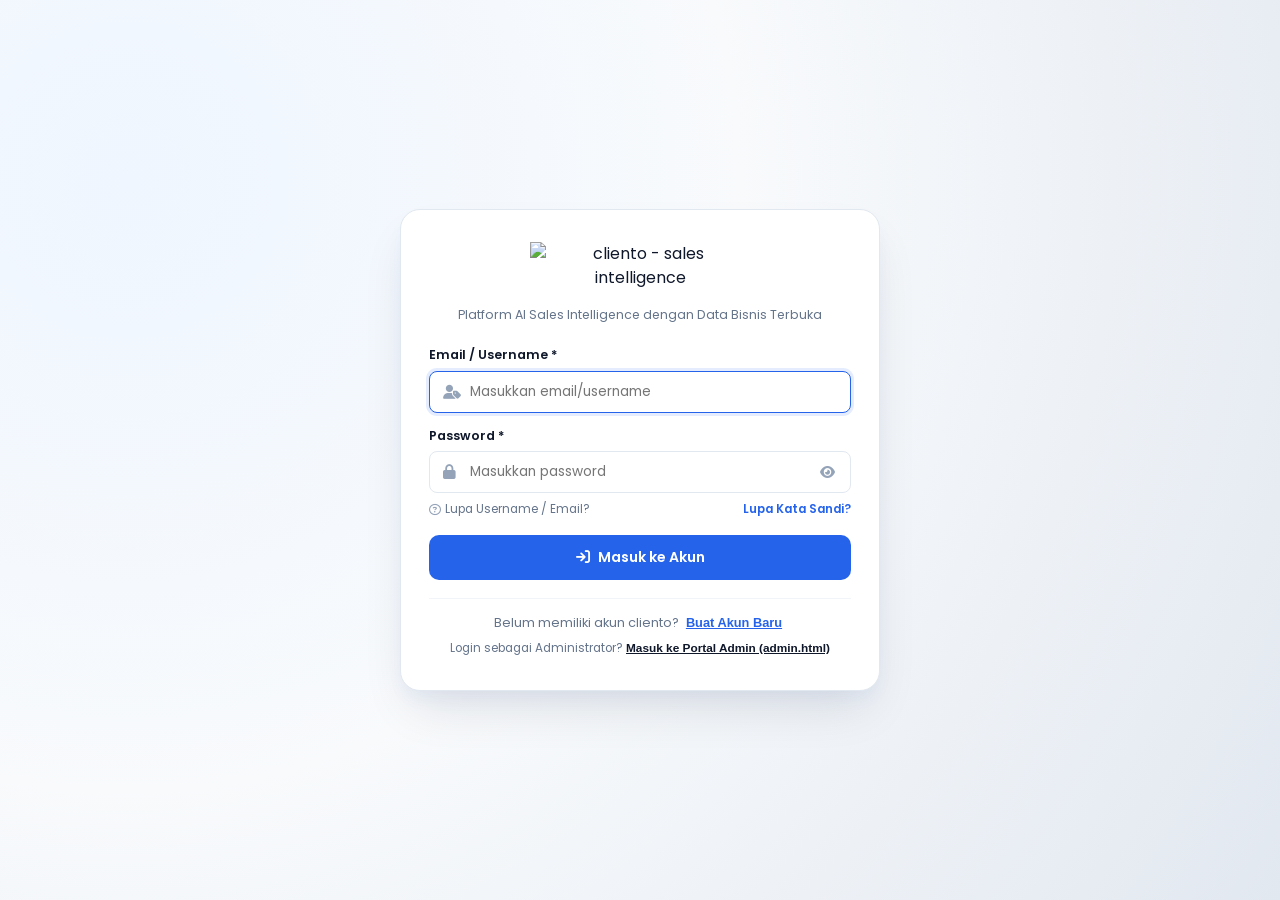
==== commit 3555b3db: "feat(auth,scraper): add local SQLite auth fallback, login portal hints, 2-phase Maps link-first extr" ====
--- a/index.html
+++ b/index.html
@@ -79,12 +79,25 @@
           </button>
         </form>
 
-        <!-- Penempatan Tombol Buat Akun Baru di Bagian Bawah -->
-        <div style="text-align: center; margin-top: 20px; padding-top: 16px; border-top: 1px solid #f1f5f9; font-size: 0.82rem; color: #64748b;">
+        <!-- Penempatan Tombol Buat Akun Baru & Portal Admin di Bagian Bawah -->
+        <div id="gate-local-demo-hint" style="display: none; margin-top: 14px; background: #eff6ff; border: 1px dashed #93c5fd; border-radius: 10px; padding: 10px 12px; font-size: 0.74rem; color: #1e3a8a; line-height: 1.45;">
+          <div style="display: flex; justify-content: space-between; align-items: center; gap: 8px; flex-wrap: wrap;">
+            <div>
+              <strong><i class="fa-solid fa-key"></i> Akun Demo Lokal (Customer):</strong><br>
+              Username: <code>customer</code> · Password: <code>customer123</code>
+            </div>
+            <button type="button" id="gate-btn-fill-demo-user" class="btn btn-outline btn-sm" style="font-size: 0.70rem; padding: 4px 9px; background: #fff;">Isi Otomatis</button>
+          </div>
+        </div>
+
+        <div style="text-align: center; margin-top: 18px; padding-top: 14px; border-top: 1px solid #f1f5f9; font-size: 0.80rem; color: #64748b;">
           Belum memiliki akun cliento?
-          <button type="button" id="gate-btn-to-register" style="background: none; border: none; color: #2563eb; font-weight: 700; cursor: pointer; padding: 0 4px; font-size: 0.82rem; text-decoration: underline;">
+          <button type="button" id="gate-btn-to-register" style="background: none; border: none; color: #2563eb; font-weight: 700; cursor: pointer; padding: 0 4px; font-size: 0.80rem; text-decoration: underline;">
             Buat Akun Baru
           </button>
+          <div style="margin-top: 8px; font-size: 0.74rem;">
+            Login sebagai Administrator? <a href="admin.html" style="color: #0f172a; font-weight: 700; text-decoration: underline;">Masuk ke Portal Admin (admin.html)</a>
+          </div>
         </div>
       </div>
 
@@ -487,15 +500,33 @@
               </button>
             </div>
 
-            <!-- LANGKAH 1: TARGET USAHA DULU (KATEGORI & KEYWORD TERPADU, TANPA (0)) -->
+            <!-- LANGKAH 1: TARGET USAHA DULU (KATEGORI & KEYWORD ATAU LINK GMAPS ALA AMAPULSE) -->
             <div style="margin-bottom: 14px;">
-              <div style="display: flex; align-items: center; justify-content: space-between; margin-bottom: 6px;">
+              <div style="display: flex; align-items: center; justify-content: space-between; margin-bottom: 6px; gap: 6px; flex-wrap: wrap;">
                 <div style="font-size: 0.68rem; font-weight: 700; color: #2563eb; text-transform: uppercase; letter-spacing: 0.5px;">
                   Langkah 1 · Mau Cari Bisnis Apa?
                 </div>
-                <div class="target-mode-toggle" style="display: none;">
-                  <button type="button" class="target-toggle-btn active" id="btn-toggle-preset">Pilih Kategori</button>
-                  <button type="button" class="target-toggle-btn" id="btn-toggle-keyword">Cari Keyword</button>
+                <div class="target-mode-toggle" style="display: inline-flex; gap: 3px; background: #f1f5f9; padding: 2px; border-radius: 6px; border: 1px solid #e2e8f0;">
+                  <button type="button" class="target-toggle-btn active" id="btn-toggle-preset" style="font-size: 0.63rem; padding: 3px 7px;">🎯 Kategori / Keyword</button>
+                  <button type="button" class="target-toggle-btn" id="btn-toggle-url-batch" style="font-size: 0.63rem; padding: 3px 7px;">🔗 Link Gmaps (Amapulse)</button>
+                  <button type="button" class="target-toggle-btn" id="btn-toggle-keyword" style="display: none;">Cari Keyword</button>
+                </div>
+              </div>
+
+              <div id="target-urls-box" style="display: none; background: #ffffff; border: 1.5px solid #2563eb; border-radius: 8px; padding: 10px;">
+                <div style="display: flex; align-items: center; justify-content: space-between; margin-bottom: 5px;">
+                  <span style="font-size: 0.68rem; font-weight: 700; color: #1e40af;"><i class="fa-solid fa-link"></i> Tempel Link Google Maps (Ala Amapulse)</span>
+                  <span id="gmaps-url-batch-count" class="badge badge-blue" style="font-size: 0.60rem;">0 link valid</span>
+                </div>
+                <textarea id="gmaps-url-batch-input" class="form-input" rows="4" style="width: 100%; font-size: 0.71rem; line-height: 1.45; resize: vertical; font-family: inherit;" placeholder="Tempel 1 atau banyak link Google Maps (1 baris = 1 link):&#10;https://www.google.com/maps/place/...&#10;https://maps.app.goo.gl/..."></textarea>
+                <div style="font-size: 0.62rem; color: #64748b; margin-top: 5px; line-height: 1.35;">
+                  Otomatis mengambil Nama, HP/WA, Alamat, Website, Rating, Ulasan, Jam Buka &amp; Koordinat per link lewat Chrome lokal.
+                </div>
+                <div style="margin-top: 8px; padding-top: 8px; border-top: 1px dashed #cbd5e1;">
+                  <label for="amapulse-sheet-file" style="font-size: 0.63rem; font-weight: 700; color: #334155; display: block; margin-bottom: 3px;">
+                    📄 Atau Transfer File Spreadsheet Amapulse / Google Sheets (.csv / .xlsx):
+                  </label>
+                  <input type="file" id="amapulse-sheet-file" accept=".csv,.xlsx,.xls" style="font-size: 0.66rem; width: 100%;">
                 </div>
               </div>
 
@@ -560,7 +591,7 @@
             </div>
 
             <!-- LANGKAH 2: PILIH WILAYAH TARGET -->
-            <div style="margin-bottom: 14px;">
+            <div id="step-wilayah-section" style="margin-bottom: 14px;">
               <div style="font-size: 0.68rem; font-weight: 700; color: #2563eb; text-transform: uppercase; letter-spacing: 0.5px; margin-bottom: 6px;">
                 Langkah 2 · Di Wilayah Mana?
               </div>
@@ -740,8 +771,16 @@
                       <i class="fa-solid fa-arrow-up-right-from-square"></i> Buka Maps
                     </a>
                   </div>
+                  <div id="extension-bridge-status" style="font-size: 0.65rem; padding: 5px 8px; border-radius: 6px; background: #fff7ed; border: 1px solid #fed7aa; color: #9a3412; margin-bottom: 6px; line-height: 1.35;">
+                    Ekstensi Chrome v1.6.0 belum terdeteksi. Pasang folder <code>extension</code> di <code>chrome://extensions</code> (Load unpacked), lalu muat ulang halaman.
+                  </div>
+                  <div style="display: flex; gap: 6px; margin-bottom: 8px;">
+                    <button type="button" id="btn-pull-extension-latest" class="btn btn-outline btn-sm" style="padding: 5px 8px; font-size: 0.67rem; font-weight: 600; flex: 1;">
+                      🔄 Tarik Data Terakhir Ekstensi
+                    </button>
+                  </div>
                   <p style="font-size: 0.68rem; color: #64748b; margin-bottom: 8px; line-height: 1.35;">
-                    Buka Google Maps, klik <em>Mulai scraping</em> pada ekstensi, unduh rekap JSON, lalu impor file tersebut di bawah ini:
+                    Saat klik <em>Mulai scraping</em> di Google Maps selesai, data akan dikirim otomatis ke sini. Atau unduh rekap JSON dan unggah manual:
                   </p>
                   <label for="public-source-file" style="font-size: 0.68rem; font-weight: 600; color: #475569; display: block; margin-bottom: 4px;">Pilih File JSON Hasil Ekstensi:</label>
                   <input id="public-source-file" type="file" accept=".json,application/json" style="display: block; width: 100%; font-size: 0.70rem; margin-bottom: 6px;">
@@ -792,6 +831,9 @@
               </button>
               <button class="btn btn-outline btn-sm btn-show-history-trigger" id="btn-show-history-results">
                 <i class="fa-solid fa-clock-rotate-left" style="color: #2563eb;"></i> Riwayat Scraping
+              </button>
+              <button class="btn btn-outline btn-sm" id="btn-copy-all-gmaps-links" title="Salin seluruh link Google Maps untuk Amapulse Spreadsheet">
+                <i class="fa-solid fa-link" style="color: #2563eb;"></i> Salin Link Gmaps
               </button>
               <button class="btn btn-outline btn-sm" id="btn-export-excel">
                 <i class="fa-solid fa-file-excel" style="color: #16a34a;"></i> Download Excel
